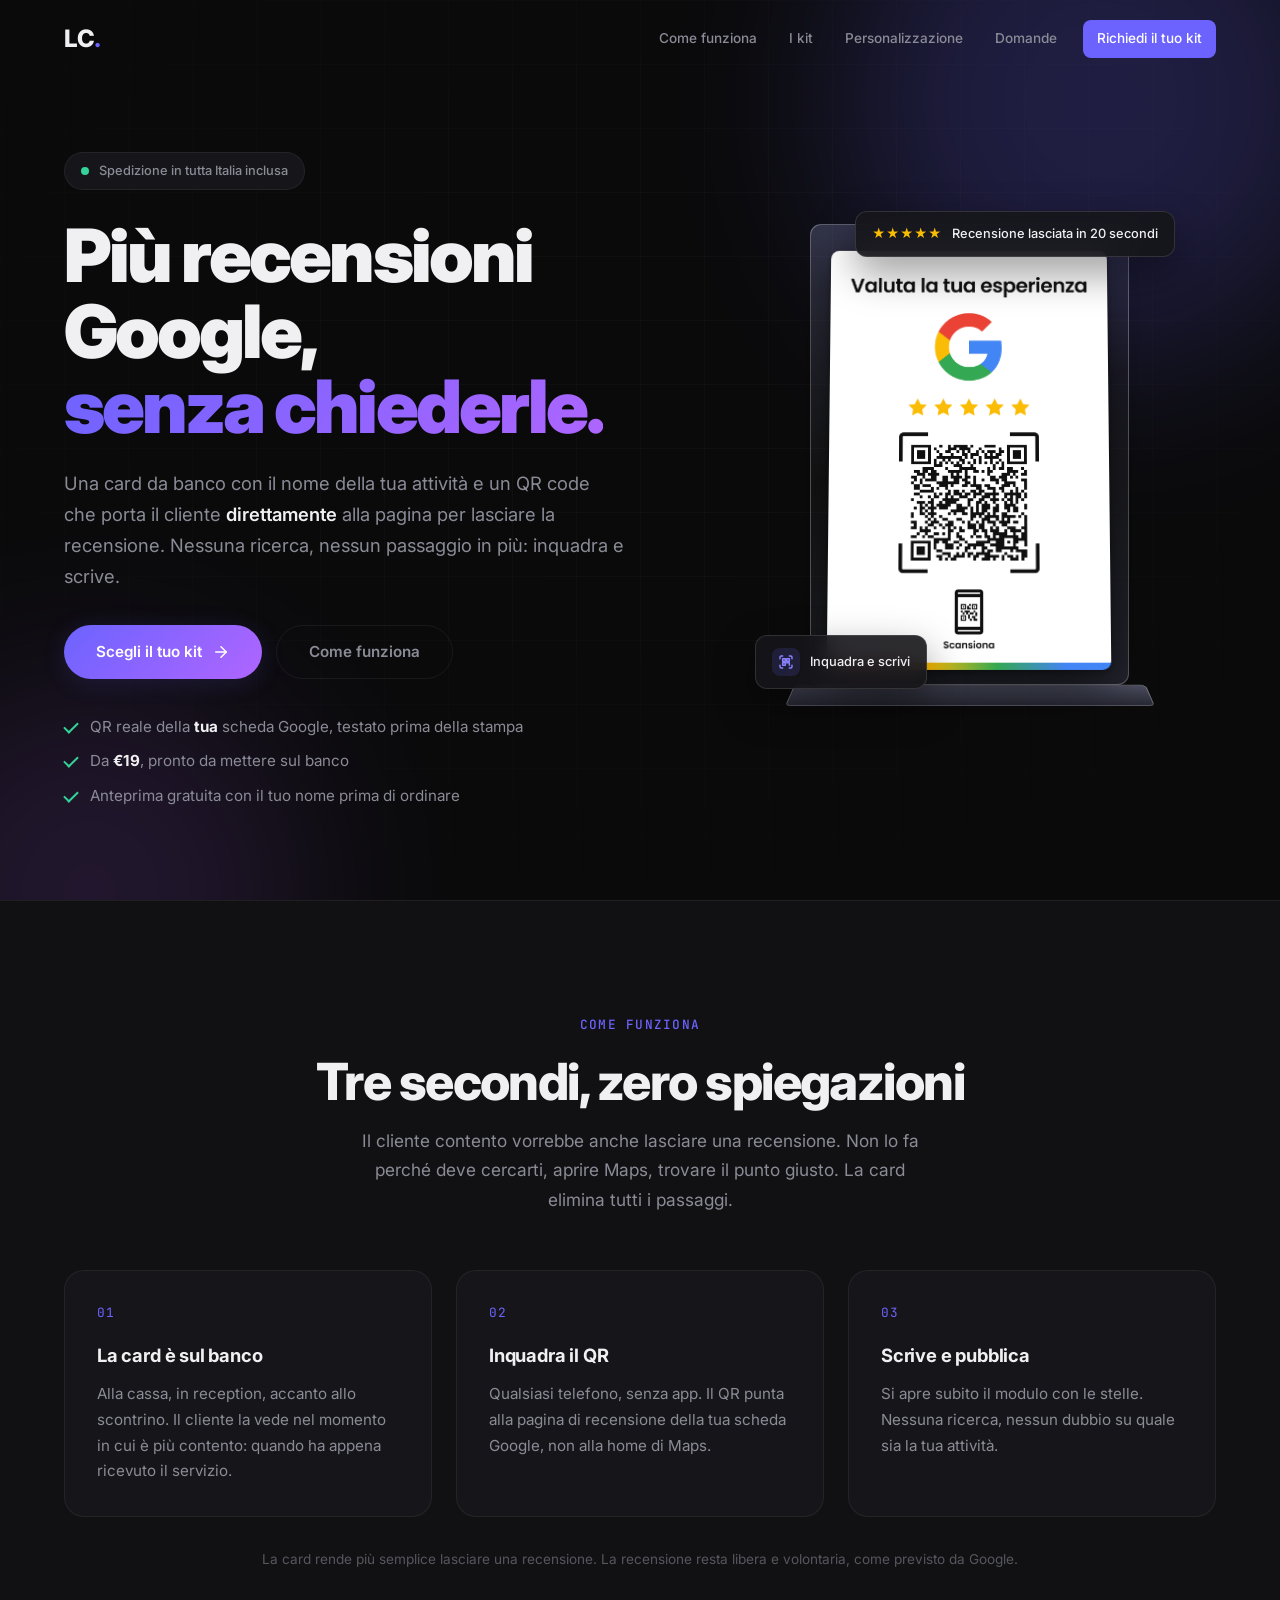
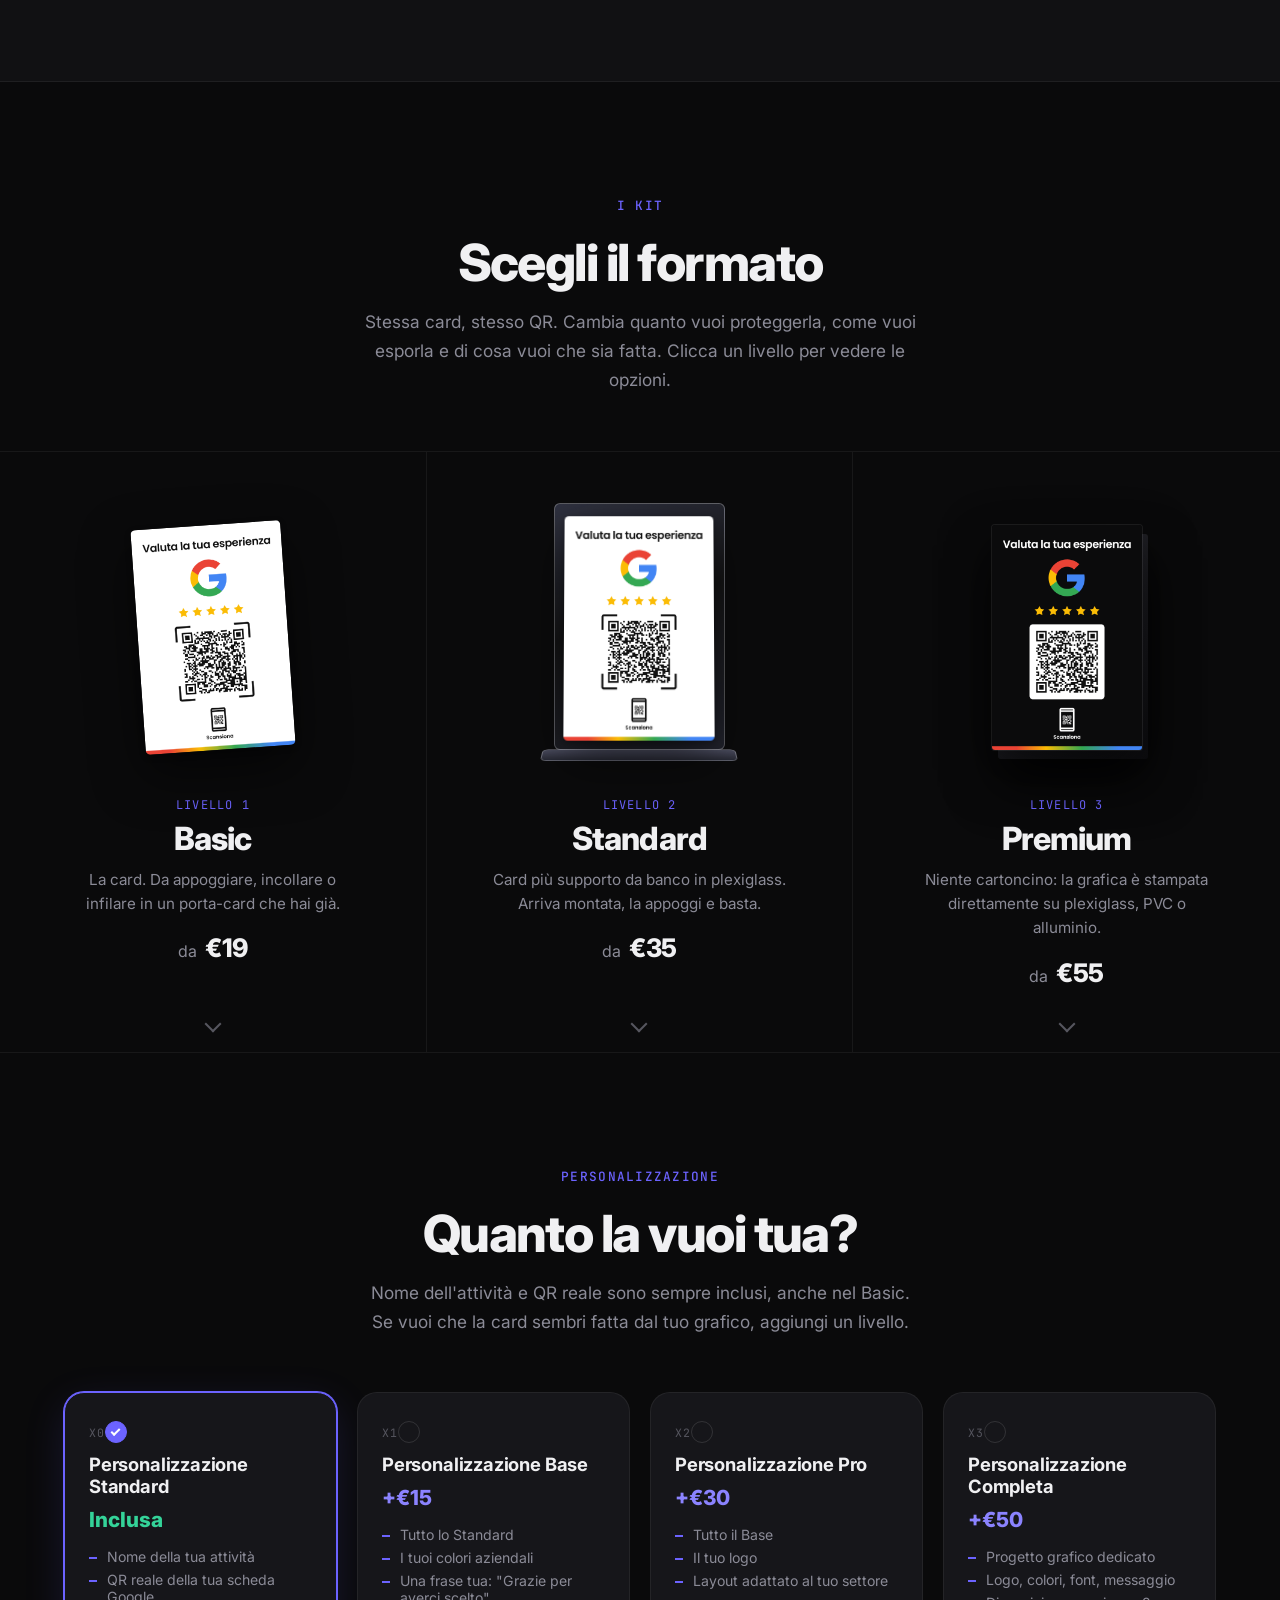
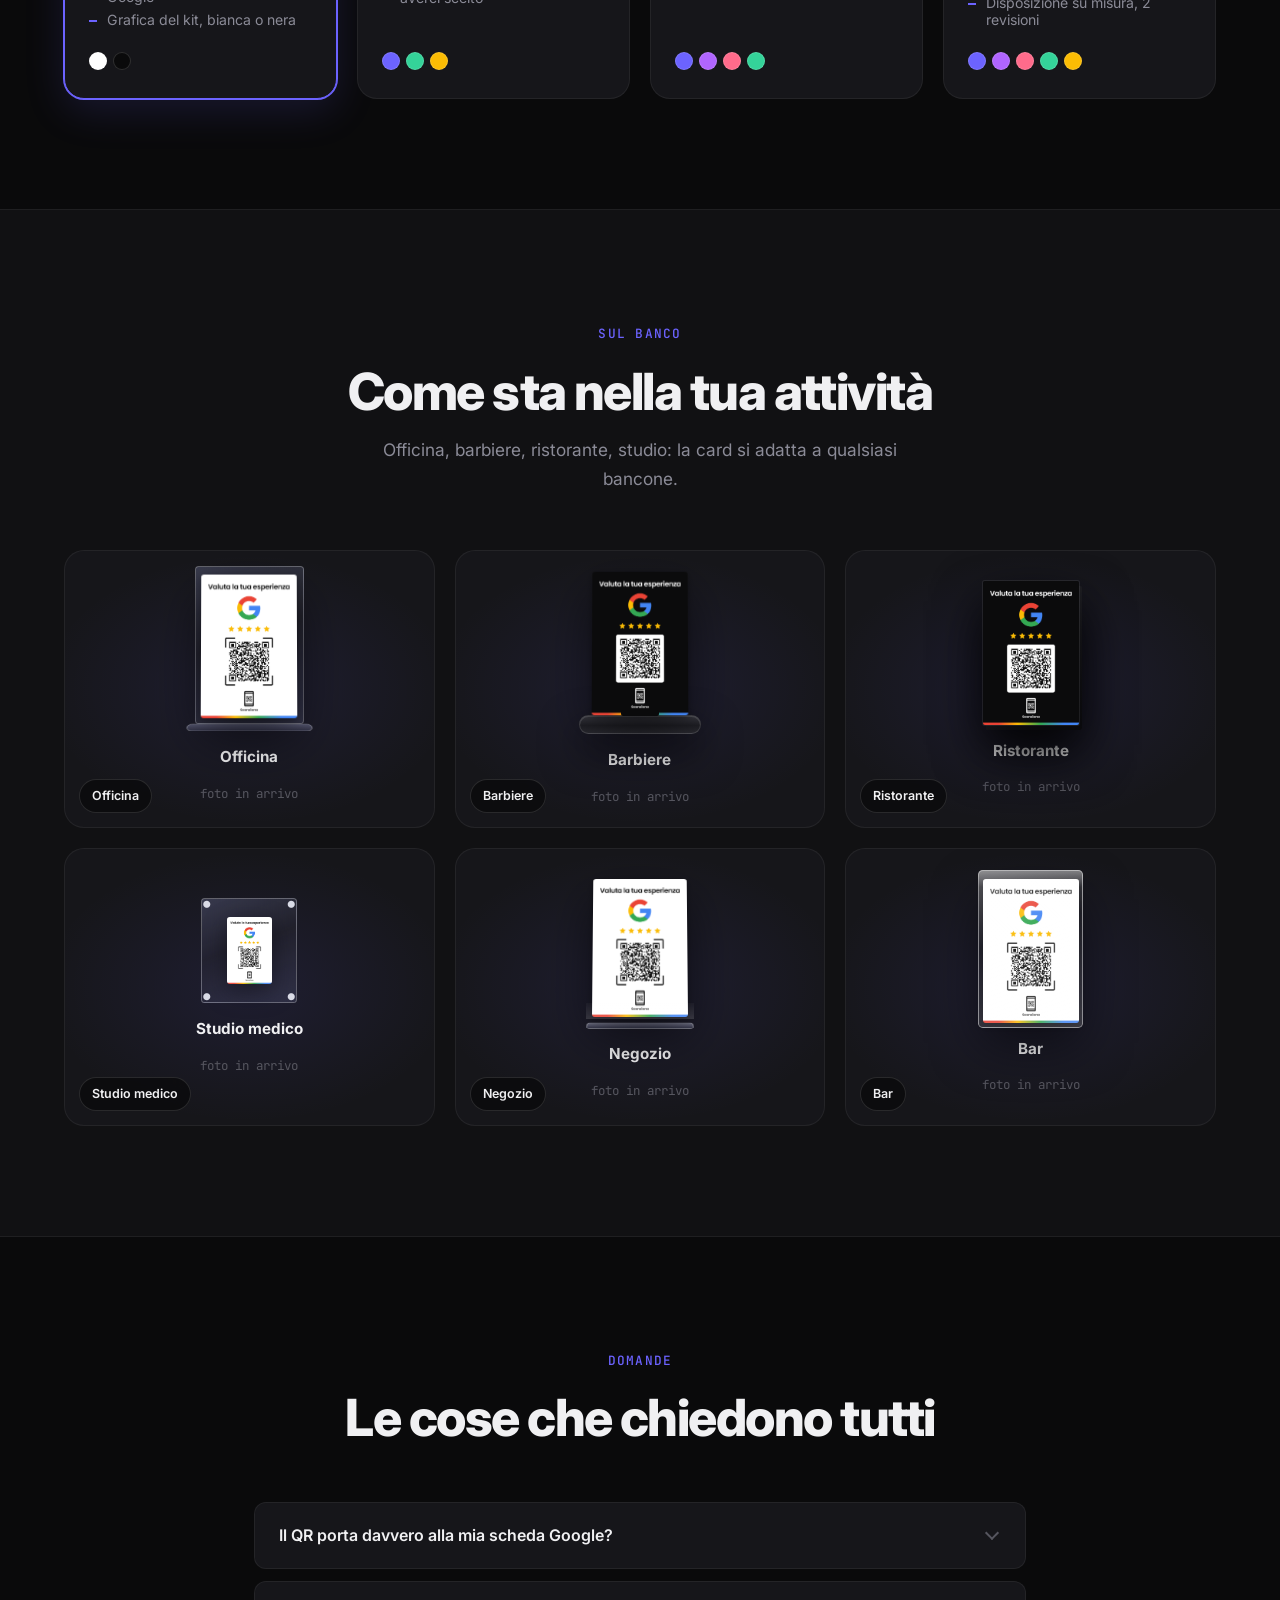
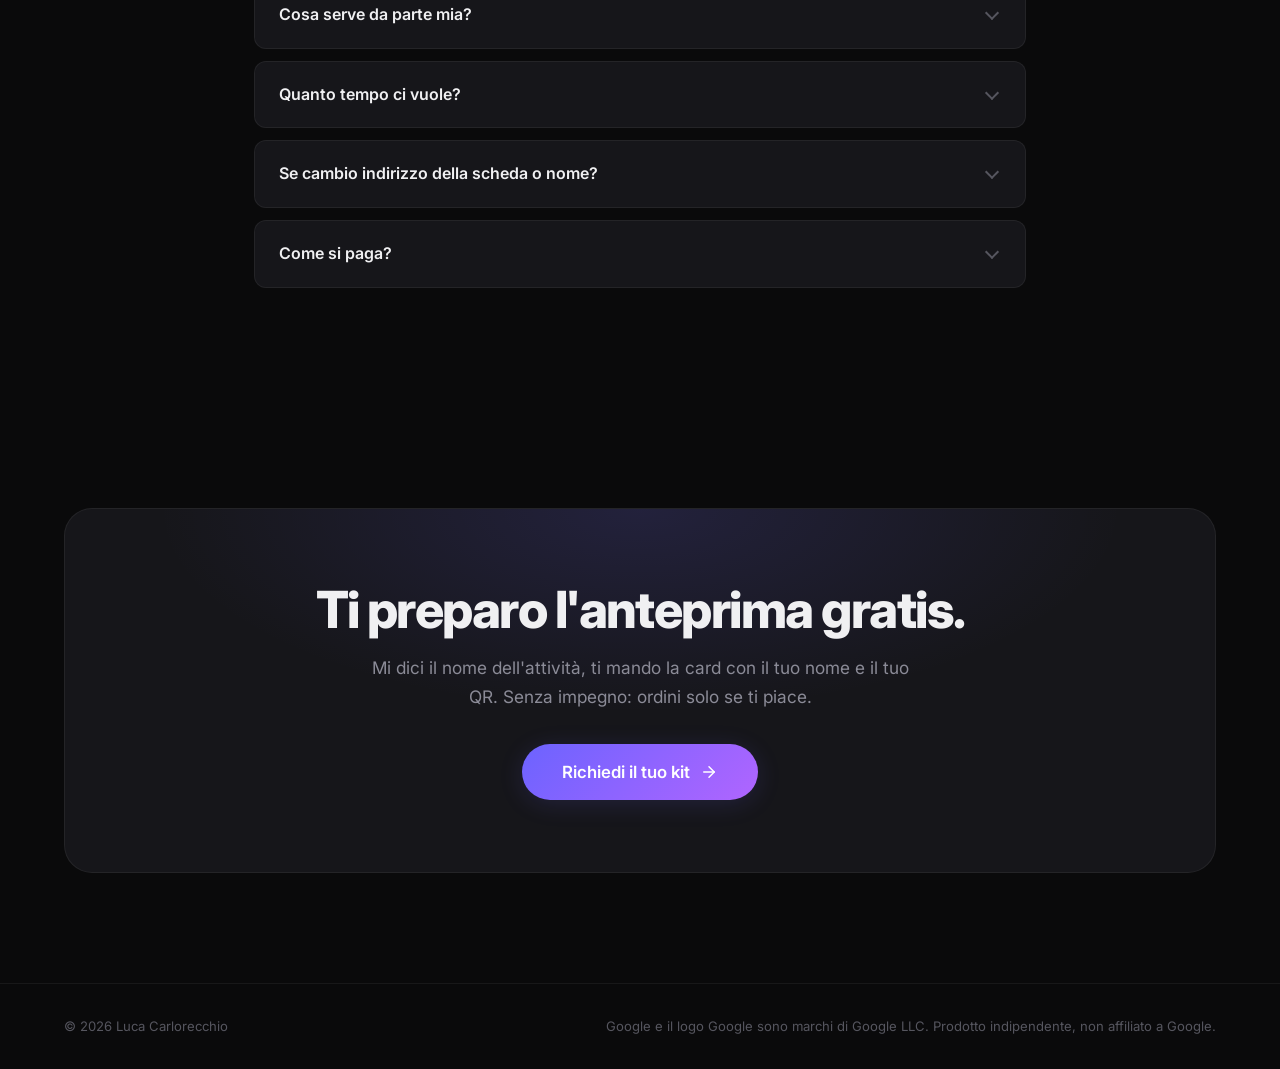
==== kit-recensioni-google/index.html @ 65b66cbd "Kit Recensioni Google: one page /kit-recensioni-google (solo da URL, noindex) Pagina statica con sel" ====
<!DOCTYPE html>
<html lang="it">
<head>
    <meta charset="UTF-8">
    <meta name="viewport" content="width=device-width, initial-scale=1.0">
    <title>Kit Recensioni Google | Luca Carlorecchio</title>
    <meta name="description" content="Card da banco con QR code che porta direttamente alla pagina recensioni Google della tua attività. Basic, Standard, Premium e personalizzazione.">
    <meta name="robots" content="noindex, nofollow">
    <meta name="theme-color" content="#0a0a0b">
    <link rel="icon" href="../favicon.ico" sizes="32x32">
    <link rel="icon" type="image/png" sizes="32x32" href="../assets/favicon-32.png">
    <link rel="apple-touch-icon" href="../assets/apple-touch-icon.png">
    <link rel="preconnect" href="https://fonts.googleapis.com">
    <link rel="preconnect" href="https://fonts.gstatic.com" crossorigin>
    <link href="https://fonts.googleapis.com/css2?family=Inter:wght@300;400;500;600;700;800;900&family=JetBrains+Mono:wght@400;500;600&display=swap" rel="stylesheet">
    <link rel="stylesheet" href="kit.css">
</head>
<body>

    <!-- Nav minimale -->
    <nav class="nav" id="nav">
        <div class="nav-container">
            <a href="../" class="nav-logo">LC<span class="accent">.</span></a>
            <ul class="nav-menu">
                <li><a href="#come-funziona" class="nav-link">Come funziona</a></li>
                <li><a href="#kit" class="nav-link">I kit</a></li>
                <li><a href="#personalizzazione" class="nav-link">Personalizzazione</a></li>
                <li><a href="#faq" class="nav-link">Domande</a></li>
                <li><a href="#richiedi" class="nav-link nav-link--cta" data-open-request>Richiedi il tuo kit</a></li>
            </ul>
        </div>
    </nav>

    <!-- Hero -->
    <section class="hero" id="hero">
        <div class="hero-bg">
            <div class="hero-grid"></div>
            <div class="hero-glow hero-glow--1"></div>
            <div class="hero-glow hero-glow--2"></div>
        </div>
        <div class="container hero-inner">
            <div class="hero-copy">
                <div class="hero-badge" data-animate="fade-up">
                    <span class="pulse-dot"></span>
                    Spedizione in tutta Italia inclusa
                </div>
                <h1 class="hero-title" data-animate="fade-up" data-delay="100">
                    Più recensioni Google,<br>
                    <span class="hero-title--grad">senza chiederle.</span>
                </h1>
                <p class="hero-description" data-animate="fade-up" data-delay="200">
                    Una card da banco con il nome della tua attività e un QR code che porta il cliente <em>direttamente</em> alla pagina per lasciare la recensione. Nessuna ricerca, nessun passaggio in più: inquadra e scrive.
                </p>
                <div class="hero-actions" data-animate="fade-up" data-delay="300">
                    <a href="#kit" class="btn btn--primary">
                        Scegli il tuo kit
                        <svg width="18" height="18" viewBox="0 0 24 24" fill="none" stroke="currentColor" stroke-width="2" stroke-linecap="round" stroke-linejoin="round"><line x1="5" y1="12" x2="19" y2="12"></line><polyline points="12 5 19 12 12 19"></polyline></svg>
                    </a>
                    <a href="#come-funziona" class="btn btn--ghost">Come funziona</a>
                </div>
                <ul class="hero-points" data-animate="fade-up" data-delay="400">
                    <li>QR reale della <strong>tua</strong> scheda Google, testato prima della stampa</li>
                    <li>Da <strong>€19</strong>, pronto da mettere sul banco</li>
                    <li>Anteprima gratuita con il tuo nome prima di ordinare</li>
                </ul>
            </div>
            <div class="hero-visual" data-animate="fade-up" data-delay="200">
                <div class="hero-stage">
                    <div class="render render--stand-v render--lg">
                        <img src="img/card-bianca.png" alt="Card Valuta la tua esperienza con QR code Google" width="1000" height="1500">
                    </div>
                    <div class="hero-float hero-float--1">
                        <span class="stars">★★★★★</span>
                        <span>Recensione lasciata in 20 secondi</span>
                    </div>
                    <div class="hero-float hero-float--2">
                        <span class="hero-float-ico">
                            <svg width="16" height="16" viewBox="0 0 24 24" fill="none" stroke="currentColor" stroke-width="2.2" stroke-linecap="round" stroke-linejoin="round"><path d="M3 7V5a2 2 0 0 1 2-2h2"/><path d="M17 3h2a2 2 0 0 1 2 2v2"/><path d="M21 17v2a2 2 0 0 1-2 2h-2"/><path d="M7 21H5a2 2 0 0 1-2-2v-2"/><rect x="7" y="7" width="4" height="4"/><rect x="13" y="7" width="4" height="4"/><rect x="7" y="13" width="4" height="4"/><path d="M13 13h4v4"/></svg>
                        </span>
                        <span>Inquadra e scrivi</span>
                    </div>
                </div>
            </div>
        </div>
    </section>

    <!-- Come funziona -->
    <section class="section how" id="come-funziona">
        <div class="container">
            <div class="section-header center" data-animate="fade-up">
                <span class="section-tag">Come funziona</span>
                <h2 class="section-title">Tre secondi, zero spiegazioni</h2>
                <p class="section-desc">Il cliente contento vorrebbe anche lasciare una recensione. Non lo fa perché deve cercarti, aprire Maps, trovare il punto giusto. La card elimina tutti i passaggi.</p>
            </div>
            <div class="steps">
                <div class="step" data-animate="fade-up">
                    <span class="step-num">01</span>
                    <h3>La card è sul banco</h3>
                    <p>Alla cassa, in reception, accanto allo scontrino. Il cliente la vede nel momento in cui è più contento: quando ha appena ricevuto il servizio.</p>
                </div>
                <div class="step" data-animate="fade-up" data-delay="100">
                    <span class="step-num">02</span>
                    <h3>Inquadra il QR</h3>
                    <p>Qualsiasi telefono, senza app. Il QR punta alla pagina di recensione della tua scheda Google, non alla home di Maps.</p>
                </div>
                <div class="step" data-animate="fade-up" data-delay="200">
                    <span class="step-num">03</span>
                    <h3>Scrive e pubblica</h3>
                    <p>Si apre subito il modulo con le stelle. Nessuna ricerca, nessun dubbio su quale sia la tua attività.</p>
                </div>
            </div>
            <p class="how-note" data-animate="fade-up">La card rende più semplice lasciare una recensione. La recensione resta libera e volontaria, come previsto da Google.</p>
        </div>
    </section>

    <!-- Kit: selettore full width -->
    <section class="section kit" id="kit">
        <div class="container">
            <div class="section-header center" data-animate="fade-up">
                <span class="section-tag">I kit</span>
                <h2 class="section-title">Scegli il formato</h2>
                <p class="section-desc">Stessa card, stesso QR. Cambia quanto vuoi proteggerla, come vuoi esporla e di cosa vuoi che sia fatta. Clicca un livello per vedere le opzioni.</p>
            </div>
        </div>

        <div class="tiers" id="tiers">
            <button class="tier" data-tier="basic" type="button">
                <div class="tier-visual">
                    <div class="render render--card render--sm">
                        <img src="img/card-bianca.png" alt="" width="1000" height="1500">
                    </div>
                </div>
                <div class="tier-body">
                    <span class="tier-level">Livello 1</span>
                    <h3 class="tier-name">Basic</h3>
                    <p class="tier-desc">La card. Da appoggiare, incollare o infilare in un porta-card che hai già.</p>
                    <span class="tier-price">da <strong>€19</strong></span>
                </div>
                <span class="tier-arrow" aria-hidden="true"></span>
            </button>

            <button class="tier" data-tier="standard" type="button">
                <div class="tier-visual">
                    <div class="render render--stand-v render--sm">
                        <img src="img/card-bianca.png" alt="" width="1000" height="1500">
                    </div>
                </div>
                <div class="tier-body">
                    <span class="tier-level">Livello 2</span>
                    <h3 class="tier-name">Standard</h3>
                    <p class="tier-desc">Card più supporto da banco in plexiglass. Arriva montata, la appoggi e basta.</p>
                    <span class="tier-price">da <strong>€35</strong></span>
                </div>
                <span class="tier-arrow" aria-hidden="true"></span>
            </button>

            <button class="tier" data-tier="premium" type="button">
                <div class="tier-visual">
                    <div class="render render--plexi-black render--sm">
                        <img src="img/card-nera.png" alt="" width="1000" height="1500">
                    </div>
                </div>
                <div class="tier-body">
                    <span class="tier-level">Livello 3</span>
                    <h3 class="tier-name">Premium</h3>
                    <p class="tier-desc">Niente cartoncino: la grafica è stampata direttamente su plexiglass, PVC o alluminio.</p>
                    <span class="tier-price">da <strong>€55</strong></span>
                </div>
                <span class="tier-arrow" aria-hidden="true"></span>
            </button>
        </div>

        <!-- Pannello opzioni del livello scelto -->
        <div class="tier-panel" id="tierPanel" hidden>
            <div class="container">
                <div class="tier-panel-head">
                    <div>
                        <span class="section-tag" id="panelTag">Basic</span>
                        <h3 class="tier-panel-title" id="panelTitle">Scegli la versione</h3>
                        <p class="tier-panel-desc" id="panelDesc"></p>
                    </div>
                    <button class="panel-close" id="panelClose" type="button" aria-label="Chiudi">
                        <svg width="20" height="20" viewBox="0 0 24 24" fill="none" stroke="currentColor" stroke-width="2" stroke-linecap="round"><line x1="18" y1="6" x2="6" y2="18"></line><line x1="6" y1="6" x2="18" y2="18"></line></svg>
                    </button>
                </div>
                <div class="options" id="options"></div>

                <div class="addon" id="premiumAddon" hidden>
                    <div class="addon-text">
                        <strong>Vuoi anche il supporto da banco?</strong>
                        <span>Il pannello rigido sta in piedi da solo su un supporto. Abbinato al Premium costa €10 in meno.</span>
                    </div>
                    <select id="premiumSupport" class="select">
                        <option value="">Nessun supporto</option>
                        <option value="S3">A "L" (+€25)</option>
                        <option value="S1">Verticale trasparente (+€29)</option>
                        <option value="S2">Orizzontale trasparente (+€29)</option>
                        <option value="S5">Da parete (+€32)</option>
                        <option value="S4">Con base pesante (+€35)</option>
                    </select>
                </div>
            </div>
        </div>
    </section>

    <!-- Personalizzazione -->
    <section class="section custom" id="personalizzazione">
        <div class="container">
            <div class="section-header center" data-animate="fade-up">
                <span class="section-tag">Personalizzazione</span>
                <h2 class="section-title">Quanto la vuoi tua?</h2>
                <p class="section-desc">Nome dell'attività e QR reale sono sempre inclusi, anche nel Basic. Se vuoi che la card sembri fatta dal tuo grafico, aggiungi un livello.</p>
            </div>
            <div class="extras" id="extras"></div>
        </div>
    </section>

    <!-- Esempi ambientati -->
    <section class="section gallery" id="esempi">
        <div class="container">
            <div class="section-header center" data-animate="fade-up">
                <span class="section-tag">Sul banco</span>
                <h2 class="section-title">Come sta nella tua attività</h2>
                <p class="section-desc">Officina, barbiere, ristorante, studio: la card si adatta a qualsiasi bancone.</p>
            </div>
            <div class="gallery-grid" id="gallery"></div>
        </div>
    </section>

    <!-- FAQ -->
    <section class="section faq" id="faq">
        <div class="container narrow">
            <div class="section-header center" data-animate="fade-up">
                <span class="section-tag">Domande</span>
                <h2 class="section-title">Le cose che chiedono tutti</h2>
            </div>
            <div class="faq-list">
                <details class="faq-item" data-animate="fade-up">
                    <summary>Il QR porta davvero alla mia scheda Google?</summary>
                    <p>Sì. Prima della stampa ti mando un'anteprima con il QR reale della tua scheda: lo inquadri col telefono e vedi che si apre il modulo di recensione. Si stampa solo dopo il tuo ok.</p>
                </details>
                <details class="faq-item" data-animate="fade-up">
                    <summary>Cosa serve da parte mia?</summary>
                    <p>Il nome dell'attività e, se ce l'hai, il link alla tua scheda Google o anche solo l'indirizzo. Per le personalizzazioni Pro e Completa anche il logo. Al resto penso io.</p>
                </details>
                <details class="faq-item" data-animate="fade-up">
                    <summary>Quanto tempo ci vuole?</summary>
                    <p>Anteprima entro 24 ore dalla richiesta. Consegna in 5-7 giorni lavorativi per Basic e Standard, 7-10 per Premium. La spedizione è inclusa nel prezzo.</p>
                </details>
                <details class="faq-item" data-animate="fade-up">
                    <summary>Se cambio indirizzo della scheda o nome?</summary>
                    <p>Il QR stampato è fisso. Su richiesta il QR può puntare a un indirizzo di reindirizzamento che gestisco io, così puoi cambiare destinazione senza ristampare.</p>
                </details>
                <details class="faq-item" data-animate="fade-up">
                    <summary>Come si paga?</summary>
                    <p>Dopo l'anteprima approvata, con bonifico o link di pagamento. Si produce solo dopo il pagamento. Fattura su richiesta.</p>
                </details>
            </div>
        </div>
    </section>

    <!-- CTA finale -->
    <section class="section final" id="richiedi">
        <div class="container">
            <div class="final-box" data-animate="fade-up">
                <h2 class="section-title">Ti preparo l'anteprima gratis.</h2>
                <p class="section-desc">Mi dici il nome dell'attività, ti mando la card con il tuo nome e il tuo QR. Senza impegno: ordini solo se ti piace.</p>
                <button class="btn btn--primary btn--lg" type="button" data-open-request>
                    Richiedi il tuo kit
                    <svg width="18" height="18" viewBox="0 0 24 24" fill="none" stroke="currentColor" stroke-width="2" stroke-linecap="round" stroke-linejoin="round"><line x1="5" y1="12" x2="19" y2="12"></line><polyline points="12 5 19 12 12 19"></polyline></svg>
                </button>
            </div>
        </div>
    </section>

    <footer class="footer">
        <div class="container footer-inner">
            <span>© <span id="year"></span> Luca Carlorecchio</span>
            <span class="footer-note">Google e il logo Google sono marchi di Google LLC. Prodotto indipendente, non affiliato a Google.</span>
        </div>
    </footer>

    <!-- Barra riepilogo fissa -->
    <div class="summary" id="summary" hidden>
        <div class="container summary-inner">
            <div class="summary-text">
                <span class="summary-label">Il tuo kit</span>
                <span class="summary-value" id="summaryValue">Nessuna scelta</span>
            </div>
            <div class="summary-right">
                <span class="summary-total" id="summaryTotal">€0</span>
                <button class="btn btn--primary" type="button" data-open-request>Richiedi</button>
            </div>
        </div>
    </div>

    <!-- Modale richiesta -->
    <div class="modal" id="requestModal" hidden>
        <div class="modal-backdrop" data-close-request></div>
        <div class="modal-box" role="dialog" aria-modal="true" aria-labelledby="modalTitle">
            <button class="panel-close modal-close" type="button" aria-label="Chiudi" data-close-request>
                <svg width="20" height="20" viewBox="0 0 24 24" fill="none" stroke="currentColor" stroke-width="2" stroke-linecap="round"><line x1="18" y1="6" x2="6" y2="18"></line><line x1="6" y1="6" x2="18" y2="18"></line></svg>
            </button>
            <span class="section-tag">Richiesta anteprima</span>
            <h3 class="modal-title" id="modalTitle">Dimmi chi sei, ti mando la card con il tuo nome</h3>
            <div class="modal-summary" id="modalSummary"></div>
            <form id="requestForm" class="form">
                <label class="field">
                    <span>Nome attività *</span>
                    <input type="text" name="attivita" required placeholder="Es. Officina Rossi">
                </label>
                <div class="field-row">
                    <label class="field">
                        <span>Il tuo nome</span>
                        <input type="text" name="nome" placeholder="Mario">
                    </label>
                    <label class="field">
                        <span>Telefono / WhatsApp</span>
                        <input type="tel" name="telefono" placeholder="333 1234567">
                    </label>
                </div>
                <label class="field">
                    <span>Email *</span>
                    <input type="email" name="email" required placeholder="info@tuaattivita.it">
                </label>
                <label class="field">
                    <span>Link o indirizzo della scheda Google</span>
                    <input type="text" name="google" placeholder="Se non lo sai, scrivi città e via">
                </label>
                <label class="field">
                    <span>Note</span>
                    <textarea name="note" rows="3" placeholder="Colori, frase, qualsiasi cosa"></textarea>
                </label>
                <button class="btn btn--primary btn--full" type="submit">
                    Invia la richiesta
                    <svg width="18" height="18" viewBox="0 0 24 24" fill="none" stroke="currentColor" stroke-width="2" stroke-linecap="round" stroke-linejoin="round"><line x1="5" y1="12" x2="19" y2="12"></line><polyline points="12 5 19 12 12 19"></polyline></svg>
                </button>
                <p class="form-note">Si apre il tuo programma di posta con il messaggio già pronto. Se preferisci, scrivi direttamente a <a href="mailto:lucacarlorecchio25@gmail.com">lucacarlorecchio25@gmail.com</a>.</p>
            </form>
        </div>
    </div>

    <script src="kit.js"></script>
</body>
</html>
---- kit-recensioni-google/kit.css ----
/* ============================================
   KIT RECENSIONI GOOGLE - one page
   Stessi token del portfolio (style.css)
   ============================================ */

*, *::before, *::after { margin: 0; padding: 0; box-sizing: border-box; }

:root {
    --bg: #0a0a0b;
    --bg-elevated: #111113;
    --bg-card: #16161a;
    --bg-card-hover: #1c1c21;
    --surface: #1e1e23;
    --border: rgba(255, 255, 255, 0.06);
    --border-hover: rgba(255, 255, 255, 0.12);
    --text-primary: #f0f0f2;
    --text-secondary: #8b8b97;
    --text-tertiary: #56565f;
    --accent: #6c63ff;
    --accent-light: #8b83ff;
    --accent-dark: #5046e5;
    --accent-glow: rgba(108, 99, 255, 0.15);
    --accent-glow-strong: rgba(108, 99, 255, 0.3);
    --gradient-accent: linear-gradient(135deg, #6c63ff 0%, #b065ff 100%);
    --green: #34d399;
    --font-primary: 'Inter', -apple-system, BlinkMacSystemFont, sans-serif;
    --font-mono: 'JetBrains Mono', monospace;
    --radius-sm: 8px;
    --radius-md: 12px;
    --radius-lg: 20px;
    --radius-xl: 28px;
    --transition: 0.3s cubic-bezier(0.4, 0, 0.2, 1);
    --transition-slow: 0.6s cubic-bezier(0.4, 0, 0.2, 1);
}

html { scroll-behavior: smooth; -webkit-font-smoothing: antialiased; }
body { font-family: var(--font-primary); background: var(--bg); color: var(--text-primary); line-height: 1.6; overflow-x: hidden; }
body.has-summary { padding-bottom: 92px; }
a { text-decoration: none; color: inherit; }
img { max-width: 100%; display: block; }
button { font-family: inherit; }
[hidden] { display: none !important; }

.container { width: 100%; max-width: 1200px; margin: 0 auto; padding: 0 24px; }
.container.narrow { max-width: 820px; }
.accent { color: var(--accent); }

/* === Nav === */
.nav { position: fixed; top: 0; left: 0; right: 0; z-index: 1000; padding: 20px 0; transition: var(--transition); }
.nav.scrolled { padding: 12px 0; background: rgba(10, 10, 11, 0.85); backdrop-filter: blur(20px); border-bottom: 1px solid var(--border); }
.nav-container { max-width: 1200px; margin: 0 auto; padding: 0 24px; display: flex; align-items: center; justify-content: space-between; }
.nav-logo { font-size: 1.5rem; font-weight: 800; letter-spacing: -0.02em; }
.nav-menu { display: flex; align-items: center; gap: 4px; list-style: none; }
.nav-link { display: inline-block; padding: 8px 14px; font-size: 0.85rem; font-weight: 500; color: var(--text-secondary); border-radius: var(--radius-sm); transition: var(--transition); }
.nav-link:hover { color: var(--text-primary); background: rgba(255,255,255,0.04); }
.nav-link--cta { color: #fff; background: var(--accent); margin-left: 8px; }
.nav-link--cta:hover { background: var(--accent-light); }
@media (max-width: 860px) { .nav-menu li:not(:last-child) { display: none; } }

/* === Buttons === */
.btn { display: inline-flex; align-items: center; justify-content: center; gap: 10px; padding: 14px 32px; font-size: 0.95rem; font-weight: 600; border-radius: var(--radius-xl); transition: var(--transition); cursor: pointer; border: none; white-space: nowrap; }
.btn--primary { background: var(--gradient-accent); color: #fff; box-shadow: 0 4px 24px var(--accent-glow); }
.btn--primary:hover { transform: translateY(-2px); box-shadow: 0 8px 32px var(--accent-glow-strong); }
.btn--primary svg { transition: var(--transition); }
.btn--primary:hover svg { transform: translateX(4px); }
.btn--ghost { background: transparent; color: var(--text-secondary); border: 1px solid var(--border); }
.btn--ghost:hover { color: var(--text-primary); border-color: var(--border-hover); background: rgba(255,255,255,0.03); }
.btn--lg { padding: 18px 40px; font-size: 1.05rem; }
.btn--full { width: 100%; }
.btn--small { padding: 10px 20px; font-size: 0.85rem; }
.btn--outline { background: transparent; color: var(--text-primary); border: 1px solid var(--border-hover); }
.btn--outline:hover { border-color: var(--accent); color: var(--accent-light); }

/* === Sections === */
.section { padding: 110px 0; }
.section-header { margin-bottom: 56px; }
.section-header.center { text-align: center; }
.section-header.center .section-desc { margin-left: auto; margin-right: auto; }
.section-tag { display: inline-block; font-family: var(--font-mono); font-size: 0.8rem; font-weight: 500; color: var(--accent); letter-spacing: 0.1em; text-transform: uppercase; margin-bottom: 18px; }
.section-title { font-size: clamp(2rem, 4.6vw, 3.2rem); font-weight: 800; line-height: 1.1; letter-spacing: -0.03em; }
.section-desc { font-size: 1.08rem; color: var(--text-secondary); max-width: 560px; margin-top: 16px; line-height: 1.7; }

/* === Animazioni === */
[data-animate] { opacity: 0; transform: translateY(24px); transition: opacity 0.7s cubic-bezier(0.4,0,0.2,1), transform 0.7s cubic-bezier(0.4,0,0.2,1); }
[data-animate].visible { opacity: 1; transform: none; }
@media (prefers-reduced-motion: reduce) { [data-animate] { opacity: 1; transform: none; transition: none; } }

/* === Hero === */
.hero { position: relative; min-height: 100vh; display: flex; align-items: center; padding: 140px 0 80px; overflow: hidden; }
.hero-bg { position: absolute; inset: 0; z-index: 0; }
.hero-grid { position: absolute; inset: 0; background-image: linear-gradient(rgba(255,255,255,0.025) 1px, transparent 1px), linear-gradient(90deg, rgba(255,255,255,0.025) 1px, transparent 1px); background-size: 64px 64px; mask-image: radial-gradient(ellipse 70% 70% at 50% 40%, #000 30%, transparent 100%); }
.hero-glow { position: absolute; border-radius: 50%; filter: blur(90px); opacity: 0.55; }
.hero-glow--1 { width: 520px; height: 520px; background: var(--accent); top: -160px; right: -80px; opacity: 0.22; }
.hero-glow--2 { width: 420px; height: 420px; background: #b065ff; bottom: -200px; left: -120px; opacity: 0.14; }
.hero-inner { position: relative; z-index: 1; display: grid; grid-template-columns: 1.1fr 0.9fr; gap: 56px; align-items: center; }
.hero-inner > * { min-width: 0; }
.hero-badge { display: inline-flex; align-items: center; gap: 10px; padding: 8px 16px; font-size: 0.8rem; font-weight: 500; color: var(--text-secondary); background: var(--bg-card); border: 1px solid var(--border); border-radius: 100px; margin-bottom: 28px; }
.pulse-dot { width: 8px; height: 8px; border-radius: 50%; background: var(--green); box-shadow: 0 0 0 0 rgba(52,211,153,0.6); animation: pulse 2s infinite; }
@keyframes pulse { 0% { box-shadow: 0 0 0 0 rgba(52,211,153,0.5); } 70% { box-shadow: 0 0 0 10px rgba(52,211,153,0); } 100% { box-shadow: 0 0 0 0 rgba(52,211,153,0); } }
.hero-title { font-size: clamp(2.1rem, 6vw, 4.6rem); font-weight: 900; line-height: 1.02; letter-spacing: -0.04em; margin-bottom: 24px; }
.hero-title--grad { background: var(--gradient-accent); -webkit-background-clip: text; background-clip: text; color: transparent; }
.hero-description { font-size: 1.15rem; color: var(--text-secondary); line-height: 1.7; max-width: 560px; margin-bottom: 32px; }
.hero-description em { color: var(--text-primary); font-style: normal; font-weight: 600; }
.hero-actions { display: flex; flex-wrap: wrap; gap: 14px; margin-bottom: 36px; }
.hero-points { list-style: none; display: flex; flex-direction: column; gap: 10px; color: var(--text-secondary); font-size: 0.95rem; }
.hero-points li { padding-left: 26px; position: relative; }
.hero-points li::before { content: ''; position: absolute; left: 0; top: 7px; width: 14px; height: 8px; border-left: 2px solid var(--green); border-bottom: 2px solid var(--green); transform: rotate(-45deg); }
.hero-points strong { color: var(--text-primary); }
.hero-visual { display: flex; justify-content: center; }
.hero-stage { position: relative; padding: 40px 30px; }
.hero-float { position: absolute; z-index: 6; display: flex; align-items: center; gap: 10px; padding: 12px 16px; background: rgba(22,22,26,0.9); border: 1px solid var(--border-hover); border-radius: var(--radius-md); font-size: 0.8rem; font-weight: 500; backdrop-filter: blur(12px); box-shadow: 0 16px 40px rgba(0,0,0,0.4); animation: floaty 6s ease-in-out infinite; }
.hero-float--1 { top: 4px; right: -36px; animation-delay: -2s; }
.hero-float--2 { bottom: 64px; left: -44px; }
.hero-float .stars { color: #fbbc04; letter-spacing: 1px; }
.hero-float-ico { display: inline-flex; width: 28px; height: 28px; align-items: center; justify-content: center; border-radius: 8px; background: var(--accent-glow); color: var(--accent-light); }
@keyframes floaty { 0%, 100% { transform: translateY(0); } 50% { transform: translateY(-8px); } }

/* === Render CSS della card (sostituibili con foto) === */
.render { position: relative; display: inline-block; --w: 180px; width: var(--w); }
.render--sm { --w: 150px; }
.render--md { --w: 200px; }
.render--lg { --w: 280px; }
.render > img { width: 100%; height: auto; border-radius: calc(var(--w) * 0.03); box-shadow: 0 20px 50px rgba(0,0,0,0.55), 0 2px 6px rgba(0,0,0,0.3); position: relative; z-index: 2; }

/* Solo card, leggermente inclinata */
.render--card > img { transform: rotate(-4deg); }

/* Card con custodia trasparente */
.render--sleeve::after { content: ''; position: absolute; inset: -6% -5% -4% -5%; border-radius: calc(var(--w) * 0.05); background: linear-gradient(160deg, rgba(255,255,255,0.28) 0%, rgba(255,255,255,0.06) 40%, rgba(255,255,255,0.16) 100%); border: 1px solid rgba(255,255,255,0.45); z-index: 3; pointer-events: none; }
.render--sleeve::before { content: ''; position: absolute; left: -5%; right: -5%; top: -6%; height: 12%; background: linear-gradient(180deg, rgba(255,255,255,0.35), rgba(255,255,255,0)); z-index: 4; border-radius: calc(var(--w) * 0.05) calc(var(--w) * 0.05) 0 0; }

/* Supporto verticale trasparente: lastra dietro + base */
.render--stand-v { padding-bottom: calc(var(--w) * 0.14); }
.render--stand-v > img { transform: perspective(900px) rotateX(4deg); }
.render--stand-v::before { content: ''; position: absolute; left: -7%; right: -7%; top: -5%; bottom: calc(var(--w) * 0.14 - 4%); border-radius: calc(var(--w) * 0.04); background: linear-gradient(160deg, rgba(180,190,255,0.22), rgba(255,255,255,0.04) 45%, rgba(180,190,255,0.14)); border: 1px solid rgba(255,255,255,0.28); z-index: 1; }
.render--stand-v::after { content: ''; position: absolute; left: -16%; right: -16%; bottom: 0; height: calc(var(--w) * 0.14); border-radius: 6px; background: linear-gradient(180deg, rgba(200,205,255,0.35), rgba(120,125,170,0.25)); border: 1px solid rgba(255,255,255,0.3); z-index: 1; transform: perspective(600px) rotateX(55deg); transform-origin: bottom; }

/* Supporto orizzontale: card ruotata in una lastra larga */
.render--stand-h { --w: 220px; padding: 0 0 calc(var(--w) * 0.1); }
.render--stand-h > img { transform: rotate(-90deg) scale(0.68); transform-origin: center; }
.render--stand-h::before { content: ''; position: absolute; left: -2%; right: -2%; top: 18%; bottom: 8%; border-radius: calc(var(--w) * 0.03); background: linear-gradient(160deg, rgba(180,190,255,0.22), rgba(255,255,255,0.04) 45%, rgba(180,190,255,0.14)); border: 1px solid rgba(255,255,255,0.28); z-index: 1; }
.render--stand-h::after { content: ''; position: absolute; left: -8%; right: -8%; bottom: 0; height: calc(var(--w) * 0.1); border-radius: 6px; background: linear-gradient(180deg, rgba(200,205,255,0.35), rgba(120,125,170,0.25)); border: 1px solid rgba(255,255,255,0.3); z-index: 1; transform: perspective(600px) rotateX(55deg); transform-origin: bottom; }

/* Supporto a L */
.render--stand-l { padding-bottom: calc(var(--w) * 0.12); }
.render--stand-l > img { transform: perspective(900px) rotateX(10deg); transform-origin: bottom; }
.render--stand-l::after { content: ''; position: absolute; left: -6%; right: -6%; bottom: 0; height: calc(var(--w) * 0.12); background: linear-gradient(180deg, rgba(220,225,255,0.45), rgba(120,125,170,0.3)); border: 1px solid rgba(255,255,255,0.35); border-radius: 4px; transform: perspective(600px) rotateX(60deg); transform-origin: bottom; z-index: 1; }
.render--stand-l::before { content: ''; position: absolute; left: -6%; right: -6%; bottom: calc(var(--w) * 0.10); height: 10%; background: linear-gradient(180deg, rgba(255,255,255,0.05), rgba(255,255,255,0.22)); z-index: 3; opacity: 0.6; }

/* Base pesante */
.render--stand-base { padding-bottom: calc(var(--w) * 0.2); }
.render--stand-base > img { transform: perspective(900px) rotateX(5deg); }
.render--stand-base::after { content: ''; position: absolute; left: -14%; right: -14%; bottom: 0; height: calc(var(--w) * 0.2); border-radius: 10px; background: linear-gradient(180deg, #3a3a42 0%, #1f1f25 55%, #2a2a31 100%); border: 1px solid rgba(255,255,255,0.14); box-shadow: 0 18px 40px rgba(0,0,0,0.6), inset 0 1px 0 rgba(255,255,255,0.15); z-index: 1; }
.render--stand-base::before { content: ''; position: absolute; left: 30%; right: 30%; bottom: calc(var(--w) * 0.19); height: 6px; background: #0a0a0b; border-radius: 2px; z-index: 3; }

/* Da parete: pannello con 4 viti */
.render--wall { padding: 6% 8%; }
.render--wall::before { content: ''; position: absolute; inset: 0; border-radius: calc(var(--w) * 0.04); background: linear-gradient(160deg, rgba(180,190,255,0.2), rgba(255,255,255,0.03) 45%, rgba(180,190,255,0.12)); border: 1px solid rgba(255,255,255,0.28); z-index: 1; }
.render--wall::after { content: ''; position: absolute; inset: 0; z-index: 4; pointer-events: none; background: radial-gradient(circle at 6% 6%, #d9dbe6 0 3px, transparent 4px), radial-gradient(circle at 94% 6%, #d9dbe6 0 3px, transparent 4px), radial-gradient(circle at 6% 94%, #d9dbe6 0 3px, transparent 4px), radial-gradient(circle at 94% 94%, #d9dbe6 0 3px, transparent 4px); }
.render--wall > img { box-shadow: 0 8px 24px rgba(0,0,0,0.4); }

/* Materiali premium: bordo spesso dietro la card */
.render--forex > img, .render--pvc > img, .render--plexi-black > img, .render--plexi-white > img, .render--dibond > img, .render--wood > img, .render--acrylic > img { border-radius: calc(var(--w) * 0.02); }
.render--forex::after, .render--pvc::after, .render--plexi-black::after, .render--plexi-white::after, .render--dibond::after, .render--wood::after, .render--acrylic::after { content: ''; position: absolute; left: 3%; right: -3%; top: 3%; bottom: -3%; border-radius: calc(var(--w) * 0.02); z-index: 1; }
.render--forex::after { background: #e9e9ea; box-shadow: 0 20px 40px rgba(0,0,0,0.5); }
.render--pvc::after { background: linear-gradient(135deg, #ffffff, #d8d8dc); box-shadow: 0 20px 40px rgba(0,0,0,0.5); }
.render--plexi-black::after { background: linear-gradient(135deg, #2a2a30, #0d0d10); box-shadow: 0 24px 50px rgba(0,0,0,0.7); left: 4%; right: -4%; top: 4%; bottom: -4%; }
.render--plexi-black > img { box-shadow: 0 0 0 1px rgba(255,255,255,0.08), 0 20px 50px rgba(0,0,0,0.6); }
.render--plexi-white::after { background: linear-gradient(135deg, #fdfdfd, #e2e2e6); box-shadow: 0 24px 50px rgba(0,0,0,0.6); left: 4%; right: -4%; top: 4%; bottom: -4%; }
.render--acrylic::after { background: linear-gradient(160deg, rgba(200,210,255,0.35), rgba(255,255,255,0.08) 50%, rgba(200,210,255,0.25)); border: 1px solid rgba(255,255,255,0.4); left: 4%; right: -4%; top: 4%; bottom: -4%; }
.render--acrylic > img { opacity: 0.94; }
.render--dibond::after { background: repeating-linear-gradient(90deg, #cfd2d8 0 2px, #b9bcc4 2px 3px, #d6d9df 3px 5px); box-shadow: 0 24px 50px rgba(0,0,0,0.6); left: 4%; right: -4%; top: 4%; bottom: -4%; }
.render--wood::after { background: repeating-linear-gradient(95deg, #a8794b 0 6px, #97693d 6px 9px, #b5865a 9px 16px); box-shadow: 0 24px 50px rgba(0,0,0,0.6); left: 4%; right: -4%; top: 4%; bottom: -4%; }

/* === Come funziona === */
.how { background: var(--bg-elevated); border-top: 1px solid var(--border); border-bottom: 1px solid var(--border); }
.steps { display: grid; grid-template-columns: repeat(3, 1fr); gap: 24px; }
.step { padding: 32px; background: var(--bg-card); border: 1px solid var(--border); border-radius: var(--radius-lg); transition: var(--transition); }
.step:hover { border-color: var(--border-hover); transform: translateY(-3px); }
.step-num { font-family: var(--font-mono); font-size: 0.8rem; color: var(--accent); letter-spacing: 0.1em; display: block; margin-bottom: 18px; }
.step h3 { font-size: 1.15rem; font-weight: 700; margin-bottom: 10px; letter-spacing: -0.01em; }
.step p { color: var(--text-secondary); font-size: 0.95rem; line-height: 1.7; }
.how-note { margin-top: 32px; text-align: center; color: var(--text-tertiary); font-size: 0.85rem; }

/* === Tiers full width === */
.kit { padding-bottom: 0; }
.tiers { display: grid; grid-template-columns: repeat(3, 1fr); border-top: 1px solid var(--border); border-bottom: 1px solid var(--border); }
.tier { position: relative; display: flex; flex-direction: column; align-items: center; text-align: center; gap: 8px; padding: 56px 32px 64px; background: var(--bg); border: none; border-right: 1px solid var(--border); color: inherit; cursor: pointer; transition: var(--transition); overflow: hidden; }
.tier:last-child { border-right: none; }
.tier::before { content: ''; position: absolute; inset: 0; background: radial-gradient(ellipse 60% 50% at 50% 100%, var(--accent-glow), transparent 70%); opacity: 0; transition: var(--transition); }
.tier:hover { background: var(--bg-elevated); }
.tier:hover::before, .tier.active::before { opacity: 1; }
.tier.active { background: var(--bg-elevated); }
.tier.active::after { content: ''; position: absolute; left: 0; right: 0; bottom: 0; height: 3px; background: var(--gradient-accent); }
.tier-visual { height: 260px; display: flex; align-items: center; justify-content: center; margin-bottom: 20px; transition: var(--transition-slow); }
.tier:hover .tier-visual, .tier.active .tier-visual { transform: translateY(-6px) scale(1.04); }
.tier-body { position: relative; z-index: 1; }
.tier-level { font-family: var(--font-mono); font-size: 0.75rem; color: var(--accent); letter-spacing: 0.1em; text-transform: uppercase; }
.tier-name { font-size: 2rem; font-weight: 800; letter-spacing: -0.03em; margin: 6px 0 10px; }
.tier-desc { color: var(--text-secondary); font-size: 0.95rem; line-height: 1.6; max-width: 300px; margin: 0 auto 16px; }
.tier-price { font-size: 1rem; color: var(--text-secondary); }
.tier-price strong { color: var(--text-primary); font-size: 1.6rem; font-weight: 800; letter-spacing: -0.02em; margin-left: 4px; }
.tier-arrow { position: absolute; bottom: 22px; left: 50%; width: 12px; height: 12px; border-right: 2px solid var(--text-tertiary); border-bottom: 2px solid var(--text-tertiary); transform: translateX(-50%) rotate(45deg); transition: var(--transition); }
.tier.active .tier-arrow { transform: translateX(-50%) rotate(225deg); border-color: var(--accent); }

/* Pannello opzioni */
.tier-panel { background: var(--bg-elevated); border-bottom: 1px solid var(--border); padding: 64px 0 80px; animation: panelIn 0.5s cubic-bezier(0.4,0,0.2,1); }
@keyframes panelIn { from { opacity: 0; transform: translateY(-12px); } to { opacity: 1; transform: none; } }
.tier-panel-head { display: flex; justify-content: space-between; align-items: flex-start; gap: 24px; margin-bottom: 40px; }
.tier-panel-title { font-size: clamp(1.6rem, 3vw, 2.2rem); font-weight: 800; letter-spacing: -0.03em; }
.tier-panel-desc { color: var(--text-secondary); margin-top: 8px; max-width: 620px; line-height: 1.7; }
.panel-close { flex-shrink: 0; width: 44px; height: 44px; display: inline-flex; align-items: center; justify-content: center; background: var(--bg-card); border: 1px solid var(--border); border-radius: 50%; color: var(--text-secondary); cursor: pointer; transition: var(--transition); }
.panel-close:hover { color: var(--text-primary); border-color: var(--border-hover); }

.options { display: grid; grid-template-columns: repeat(auto-fill, minmax(260px, 1fr)); gap: 20px; }
.option { display: flex; flex-direction: column; background: var(--bg-card); border: 1px solid var(--border); border-radius: var(--radius-lg); overflow: hidden; transition: var(--transition); cursor: pointer; text-align: left; color: inherit; padding: 0; }
.option:hover { border-color: var(--border-hover); transform: translateY(-4px); background: var(--bg-card-hover); }
.option.selected { border-color: var(--accent); box-shadow: 0 0 0 1px var(--accent), 0 12px 40px var(--accent-glow); }
.option-visual { height: 250px; padding: 18px 0 8px; display: flex; align-items: center; justify-content: center; background: radial-gradient(ellipse 70% 60% at 50% 60%, rgba(255,255,255,0.05), transparent 70%); border-bottom: 1px solid var(--border); position: relative; overflow: hidden; }
.option-visual .render { --w: 118px; }
.option-visual .render--stand-h { --w: 150px; }
.option-visual img.photo { position: absolute; inset: 0; width: 100%; height: 100%; object-fit: cover; z-index: 5; }
.option-visual.has-photo .render { display: none; }
.option-body { padding: 20px 22px 22px; display: flex; flex-direction: column; gap: 8px; flex: 1; }
.option-code { font-family: var(--font-mono); font-size: 0.72rem; color: var(--text-tertiary); letter-spacing: 0.08em; }
.option-name { font-size: 1.1rem; font-weight: 700; letter-spacing: -0.01em; }
.option-desc { color: var(--text-secondary); font-size: 0.9rem; line-height: 1.6; flex: 1; }
.option-foot { display: flex; align-items: center; justify-content: space-between; margin-top: 10px; }
.option-price { font-size: 1.4rem; font-weight: 800; letter-spacing: -0.02em; }
.option-pick { font-size: 0.8rem; font-weight: 600; color: var(--accent-light); padding: 8px 14px; border: 1px solid var(--accent-glow-strong); border-radius: 100px; transition: var(--transition); }
.option.selected .option-pick { background: var(--accent); color: #fff; border-color: var(--accent); }
.option-tag { position: absolute; top: 14px; left: 14px; z-index: 6; font-size: 0.7rem; font-weight: 600; padding: 5px 10px; border-radius: 100px; background: var(--accent); color: #fff; letter-spacing: 0.04em; }

.addon { margin-top: 32px; display: flex; align-items: center; justify-content: space-between; gap: 24px; padding: 22px 26px; background: var(--bg-card); border: 1px dashed var(--border-hover); border-radius: var(--radius-lg); }
.addon-text { display: flex; flex-direction: column; gap: 4px; }
.addon-text span { color: var(--text-secondary); font-size: 0.9rem; }
.select { font-family: inherit; font-size: 0.9rem; color: var(--text-primary); background: var(--surface); border: 1px solid var(--border-hover); border-radius: var(--radius-sm); padding: 12px 16px; min-width: 260px; }

/* === Personalizzazione === */
.extras { display: grid; grid-template-columns: repeat(4, 1fr); gap: 20px; }
.extra { display: flex; flex-direction: column; gap: 10px; padding: 28px 24px; background: var(--bg-card); border: 1px solid var(--border); border-radius: var(--radius-lg); cursor: pointer; text-align: left; color: inherit; transition: var(--transition); position: relative; }
.extra:hover { border-color: var(--border-hover); transform: translateY(-4px); }
.extra.selected { border-color: var(--accent); box-shadow: 0 0 0 1px var(--accent), 0 12px 40px var(--accent-glow); }
.extra-head { display: flex; align-items: center; justify-content: space-between; }
.extra-code { font-family: var(--font-mono); font-size: 0.72rem; color: var(--text-tertiary); letter-spacing: 0.08em; }
.extra-check { width: 22px; height: 22px; border-radius: 50%; border: 1px solid var(--border-hover); display: inline-flex; align-items: center; justify-content: center; transition: var(--transition); }
.extra.selected .extra-check { background: var(--accent); border-color: var(--accent); }
.extra.selected .extra-check::after { content: ''; width: 9px; height: 5px; border-left: 2px solid #fff; border-bottom: 2px solid #fff; transform: rotate(-45deg) translate(1px, -1px); }
.extra-name { font-size: 1.15rem; font-weight: 700; letter-spacing: -0.01em; }
.extra-price { font-size: 1.3rem; font-weight: 800; color: var(--accent-light); }
.extra-price.free { color: var(--green); }
.extra-list { list-style: none; display: flex; flex-direction: column; gap: 6px; color: var(--text-secondary); font-size: 0.88rem; margin-top: 6px; }
.extra-list li { padding-left: 18px; position: relative; }
.extra-list li::before { content: ''; position: absolute; left: 0; top: 9px; width: 8px; height: 2px; background: var(--accent); }
.extra-swatch { display: flex; gap: 6px; margin-top: auto; padding-top: 14px; }
.extra-swatch span { width: 18px; height: 18px; border-radius: 50%; border: 1px solid rgba(255,255,255,0.15); }

/* === Galleria ambientata === */
.gallery { background: var(--bg-elevated); border-top: 1px solid var(--border); border-bottom: 1px solid var(--border); }
.gallery-grid { display: grid; grid-template-columns: repeat(3, 1fr); gap: 20px; }
.shot { position: relative; aspect-ratio: 4 / 3; border-radius: var(--radius-lg); overflow: hidden; background: var(--bg-card); border: 1px solid var(--border); }
.shot > img { width: 100%; height: 100%; object-fit: cover; }
.shot.missing > img { display: none; }
.shot-ph { position: absolute; inset: 0; display: none; flex-direction: column; align-items: center; justify-content: center; gap: 14px; text-align: center; padding: 24px; background: radial-gradient(ellipse 80% 70% at 50% 50%, rgba(108,99,255,0.10), transparent 70%); }
.shot.missing .shot-ph { display: flex; }
.shot-ph .render { --w: 96px; }
.shot-ph strong { font-size: 0.95rem; }
.shot-ph span { font-size: 0.78rem; color: var(--text-tertiary); font-family: var(--font-mono); }
.shot-caption { position: absolute; left: 14px; bottom: 14px; z-index: 3; font-size: 0.78rem; font-weight: 600; padding: 6px 12px; border-radius: 100px; background: rgba(10,10,11,0.75); backdrop-filter: blur(8px); border: 1px solid var(--border-hover); }

/* === FAQ === */
.faq-list { display: flex; flex-direction: column; gap: 12px; }
.faq-item { background: var(--bg-card); border: 1px solid var(--border); border-radius: var(--radius-md); padding: 0 24px; transition: var(--transition); }
.faq-item[open] { border-color: var(--border-hover); }
.faq-item summary { list-style: none; cursor: pointer; padding: 20px 36px 20px 0; font-weight: 600; position: relative; font-size: 1rem; }
.faq-item summary::-webkit-details-marker { display: none; }
.faq-item summary::after { content: ''; position: absolute; right: 4px; top: 50%; width: 10px; height: 10px; border-right: 2px solid var(--text-tertiary); border-bottom: 2px solid var(--text-tertiary); transform: translateY(-70%) rotate(45deg); transition: var(--transition); }
.faq-item[open] summary::after { transform: translateY(-30%) rotate(225deg); border-color: var(--accent); }
.faq-item p { color: var(--text-secondary); padding-bottom: 22px; line-height: 1.7; font-size: 0.95rem; }

/* === CTA finale === */
.final-box { text-align: center; padding: 72px 32px; background: var(--bg-card); border: 1px solid var(--border); border-radius: var(--radius-xl); position: relative; overflow: hidden; }
.final-box::before { content: ''; position: absolute; inset: 0; background: radial-gradient(ellipse 60% 80% at 50% 0%, var(--accent-glow), transparent 70%); }
.final-box > * { position: relative; }
.final-box .section-desc { margin: 16px auto 32px; }

/* === Footer === */
.footer { padding: 32px 0; border-top: 1px solid var(--border); color: var(--text-tertiary); font-size: 0.82rem; }
.footer-inner { display: flex; justify-content: space-between; gap: 16px; flex-wrap: wrap; }

/* === Barra riepilogo === */
.summary { position: fixed; left: 0; right: 0; bottom: 0; z-index: 900; background: rgba(17,17,19,0.92); backdrop-filter: blur(20px); border-top: 1px solid var(--border-hover); padding: 14px 0; animation: summaryIn 0.4s cubic-bezier(0.4,0,0.2,1); }
@keyframes summaryIn { from { transform: translateY(100%); } to { transform: none; } }
.summary-inner { display: flex; align-items: center; justify-content: space-between; gap: 20px; }
.summary-text { display: flex; flex-direction: column; min-width: 0; }
.summary-label { font-family: var(--font-mono); font-size: 0.7rem; color: var(--accent); letter-spacing: 0.1em; text-transform: uppercase; }
.summary-value { font-weight: 600; font-size: 0.95rem; white-space: nowrap; overflow: hidden; text-overflow: ellipsis; }
.summary-right { display: flex; align-items: center; gap: 18px; flex-shrink: 0; }
.summary-total { font-size: 1.5rem; font-weight: 800; letter-spacing: -0.02em; }

/* === Modale === */
.modal { position: fixed; inset: 0; z-index: 2000; display: flex; align-items: center; justify-content: center; padding: 20px; }
.modal-backdrop { position: absolute; inset: 0; background: rgba(0,0,0,0.7); backdrop-filter: blur(6px); }
.modal-box { position: relative; width: 100%; max-width: 560px; max-height: calc(100vh - 40px); overflow-y: auto; background: var(--bg-elevated); border: 1px solid var(--border-hover); border-radius: var(--radius-xl); padding: 36px; animation: panelIn 0.35s cubic-bezier(0.4,0,0.2,1); }
.modal-close { position: absolute; top: 16px; right: 16px; }
.modal-title { font-size: 1.5rem; font-weight: 800; letter-spacing: -0.02em; margin-bottom: 18px; line-height: 1.2; }
.modal-summary { padding: 16px 18px; background: var(--bg-card); border: 1px solid var(--border); border-radius: var(--radius-md); margin-bottom: 22px; font-size: 0.9rem; display: flex; flex-direction: column; gap: 6px; }
.modal-summary .row { display: flex; justify-content: space-between; gap: 16px; color: var(--text-secondary); }
.modal-summary .row strong { color: var(--text-primary); }
.modal-summary .row.total { border-top: 1px solid var(--border); padding-top: 8px; margin-top: 4px; color: var(--text-primary); font-weight: 700; font-size: 1rem; }
.modal-summary .empty { color: var(--text-tertiary); }
.form { display: flex; flex-direction: column; gap: 14px; }
.field { display: flex; flex-direction: column; gap: 6px; font-size: 0.82rem; color: var(--text-secondary); flex: 1; }
.field input, .field textarea { font-family: inherit; font-size: 0.95rem; color: var(--text-primary); background: var(--bg-card); border: 1px solid var(--border-hover); border-radius: var(--radius-sm); padding: 12px 14px; transition: var(--transition); width: 100%; }
.field input:focus, .field textarea:focus { outline: none; border-color: var(--accent); box-shadow: 0 0 0 3px var(--accent-glow); }
.field-row { display: flex; gap: 14px; }
.form-note { font-size: 0.78rem; color: var(--text-tertiary); text-align: center; line-height: 1.6; }
.form-note a { color: var(--accent-light); }

/* === Responsive === */
@media (max-width: 1024px) {
    .steps { grid-template-columns: 1fr; }
    .extras { grid-template-columns: repeat(2, 1fr); }
    .gallery-grid { grid-template-columns: repeat(2, 1fr); }
}
@media (max-width: 900px) {
    .hero { padding-top: 120px; }
    .hero-inner { grid-template-columns: 1fr; gap: 40px; }
    .hero-visual { order: -1; }
    .hero-stage { padding: 30px 40px; }
    .render--lg { --w: 220px; }
    .tiers { grid-template-columns: 1fr; }
    .tier { border-right: none; border-bottom: 1px solid var(--border); padding: 40px 24px 52px; }
    .tier:last-child { border-bottom: none; }
    .tier-visual { height: 220px; }
}
@media (max-width: 640px) {
    .section { padding: 80px 0; }
    .section-header { margin-bottom: 36px; }
    .hero-title br { display: none; }
    .hero-float { font-size: 0.72rem; padding: 9px 12px; }
    .hero-float--1 { right: 0; top: 0; }
    .hero-float--2 { left: 0; bottom: 36px; }
    .hero-stage { padding: 30px 16px; }
    .extras { grid-template-columns: 1fr; }
    .gallery-grid { grid-template-columns: 1fr; }
    .addon { flex-direction: column; align-items: stretch; }
    .select { min-width: 0; width: 100%; }
    .summary-value { display: none; }
    .summary-text { flex-direction: row; align-items: center; }
    .summary-total { font-size: 1.25rem; }
    .field-row { flex-direction: column; }
    .modal-box { padding: 28px 22px; }
    .final-box { padding: 48px 20px; }
    .tier-panel { padding: 48px 0 60px; }
}
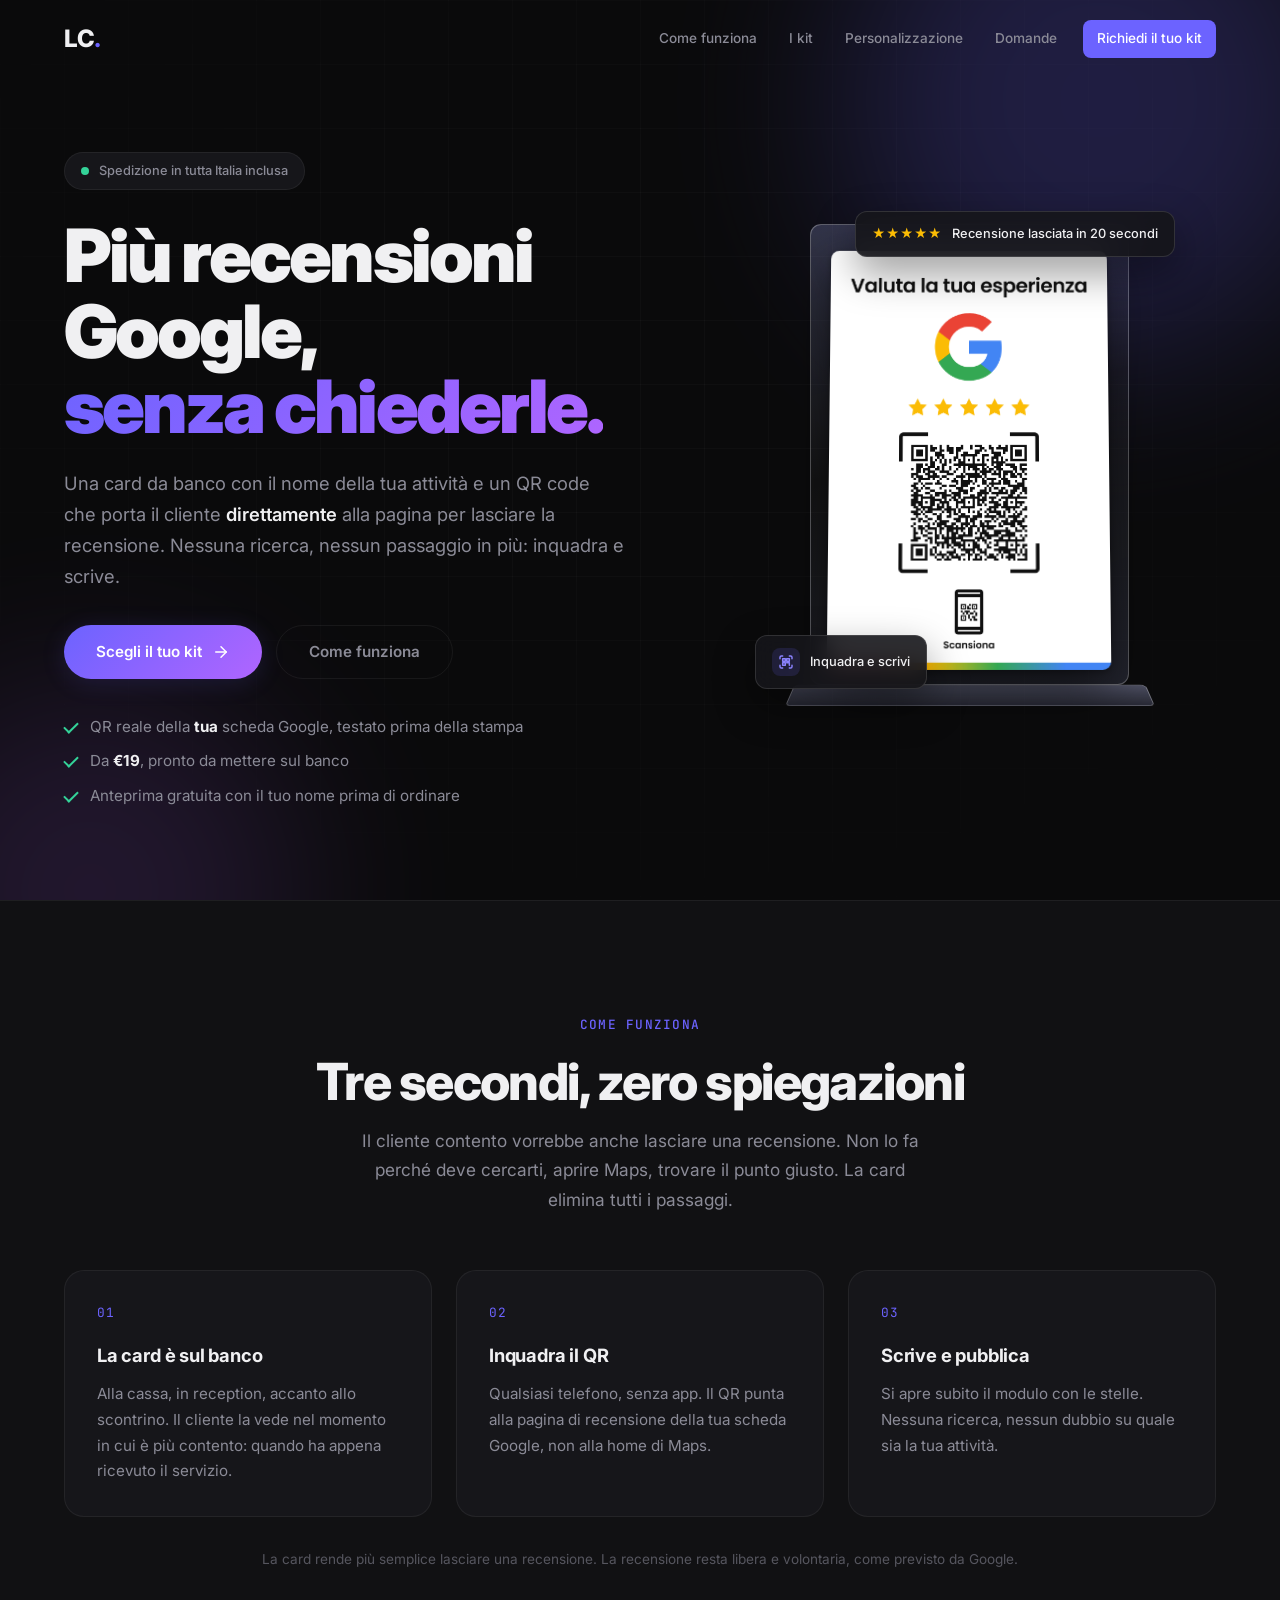
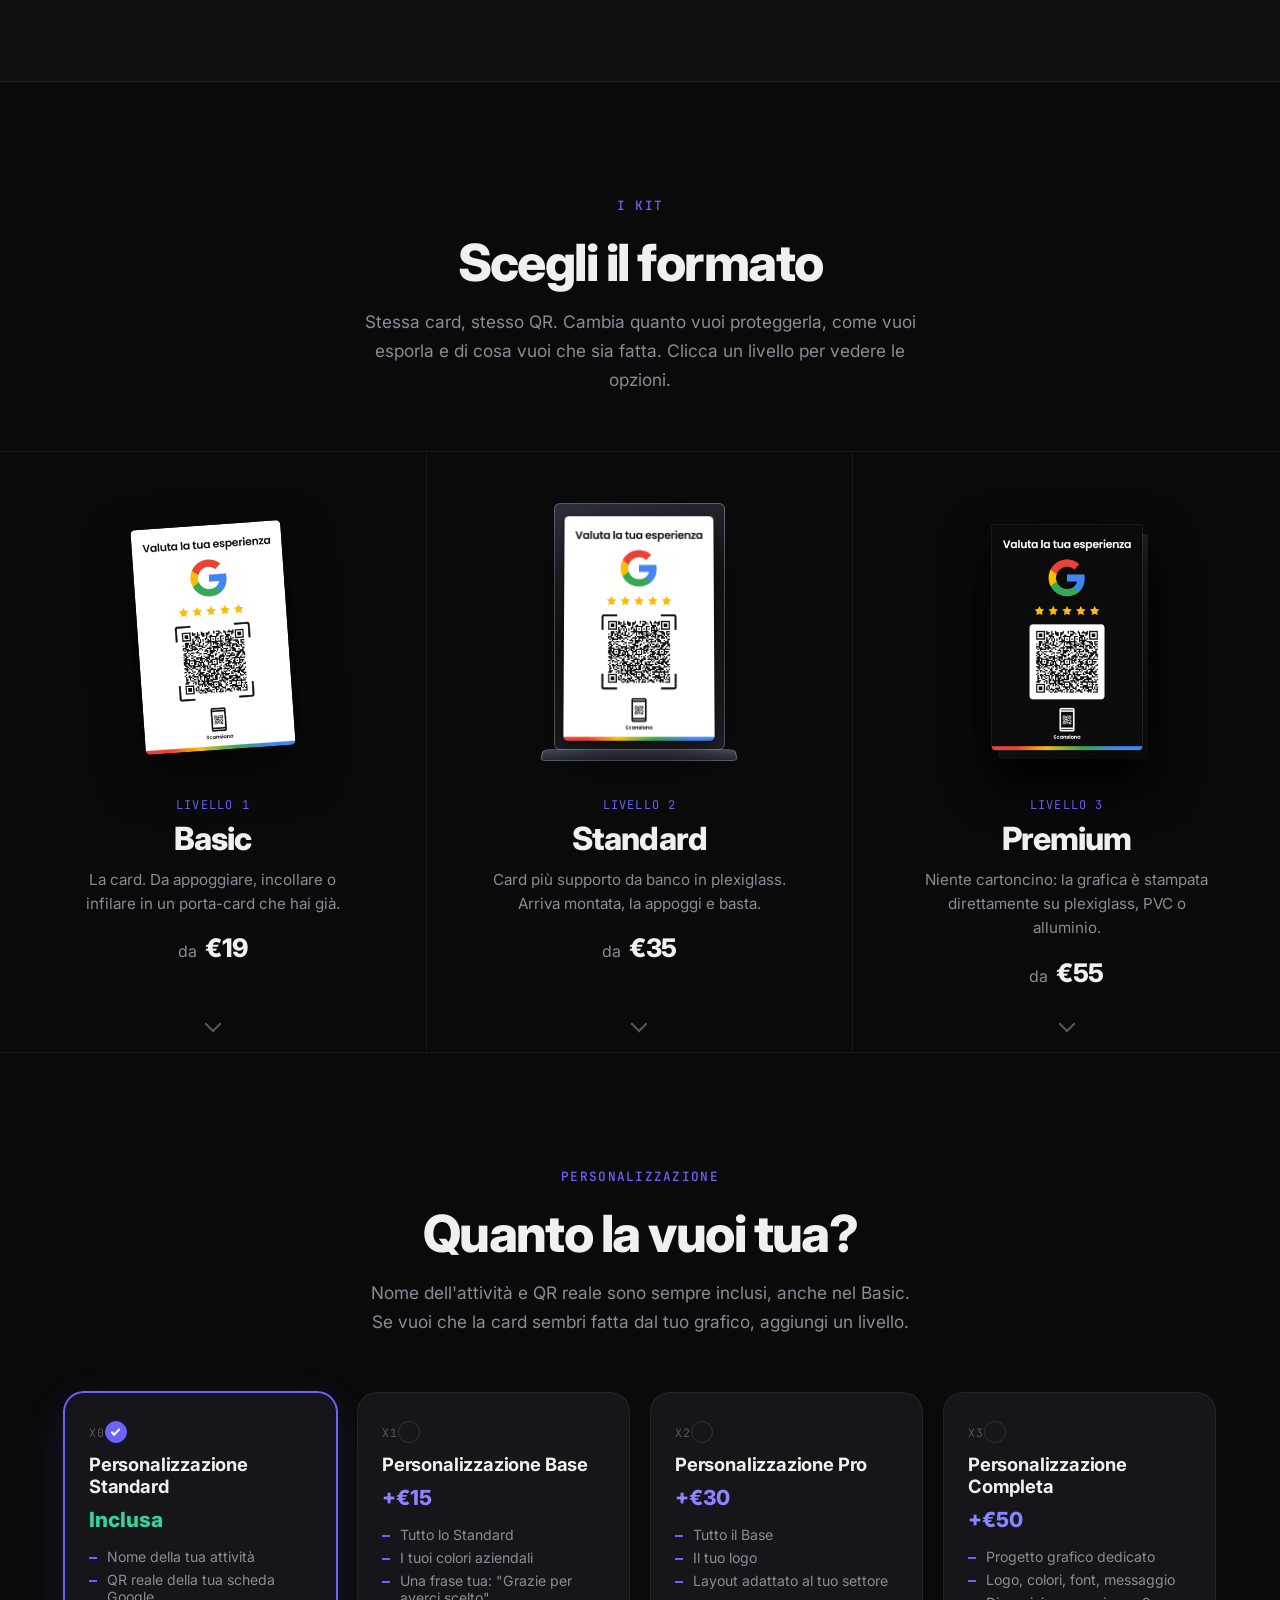
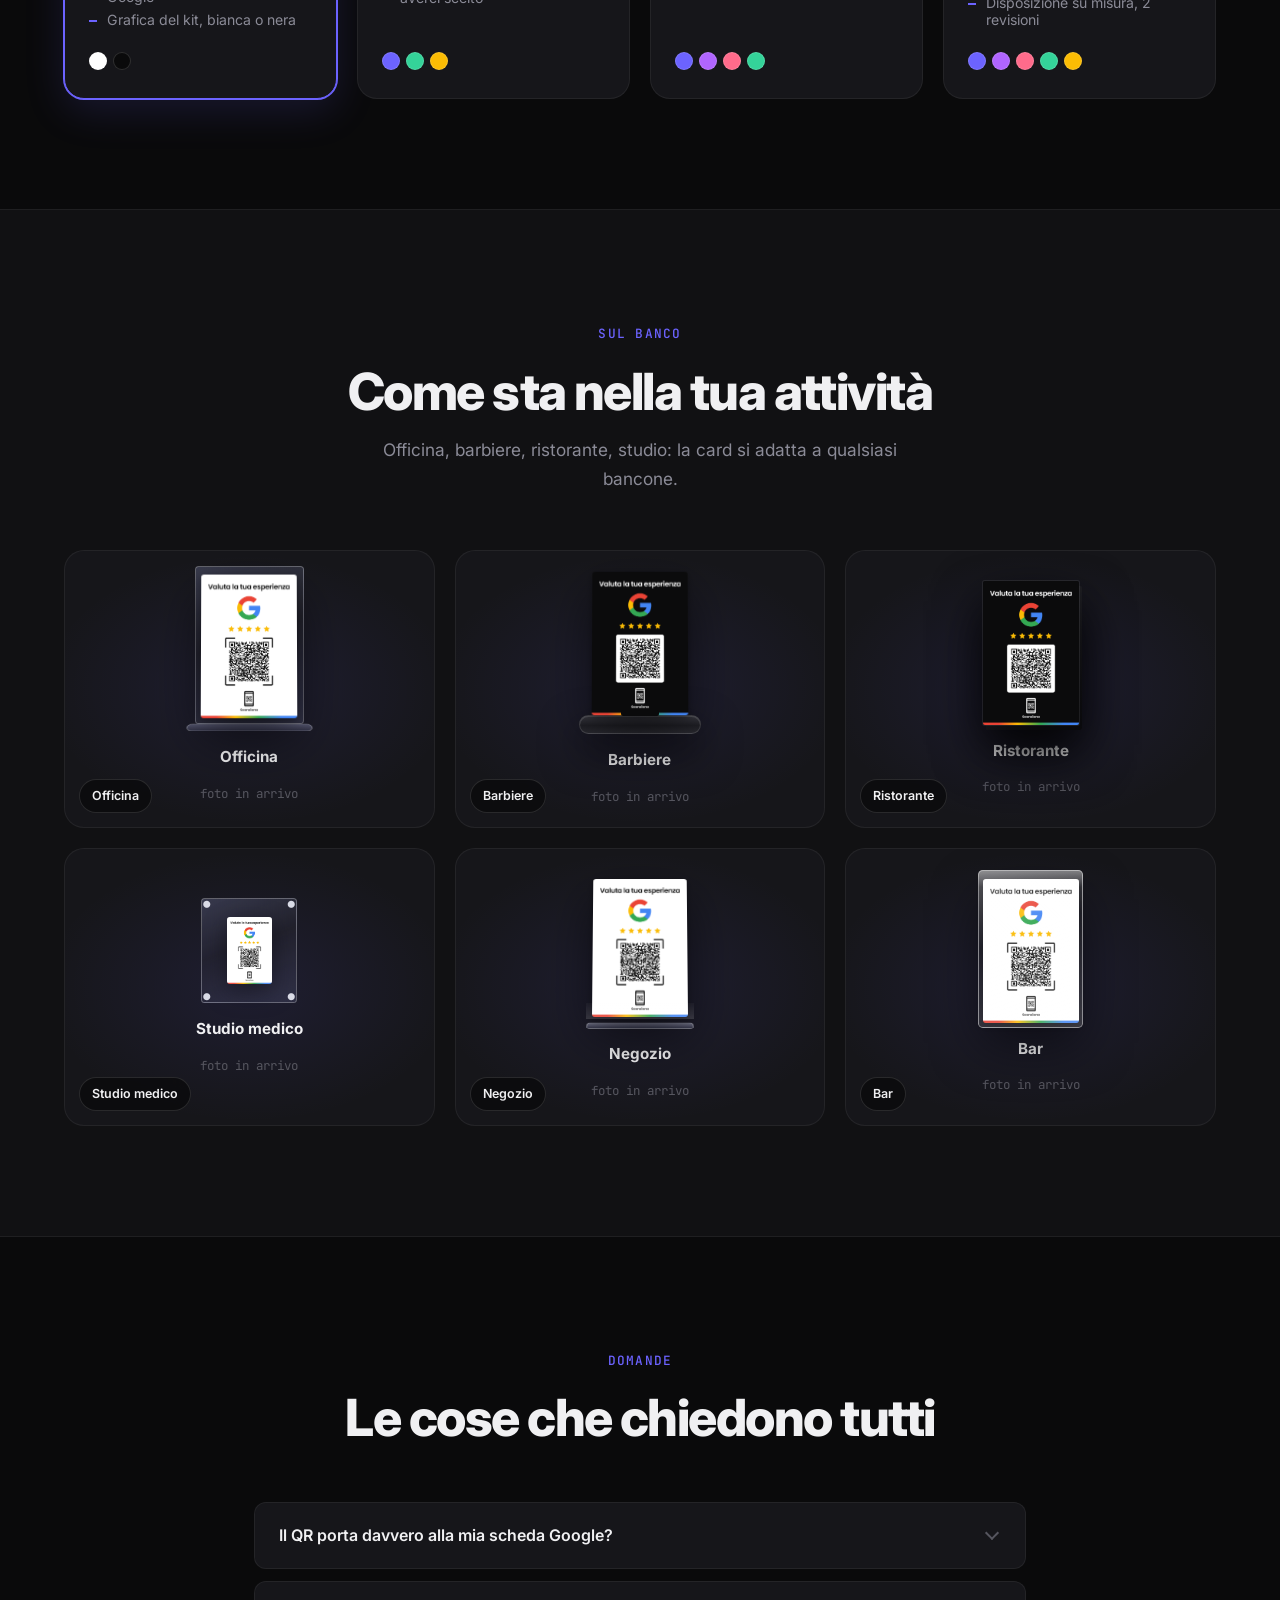
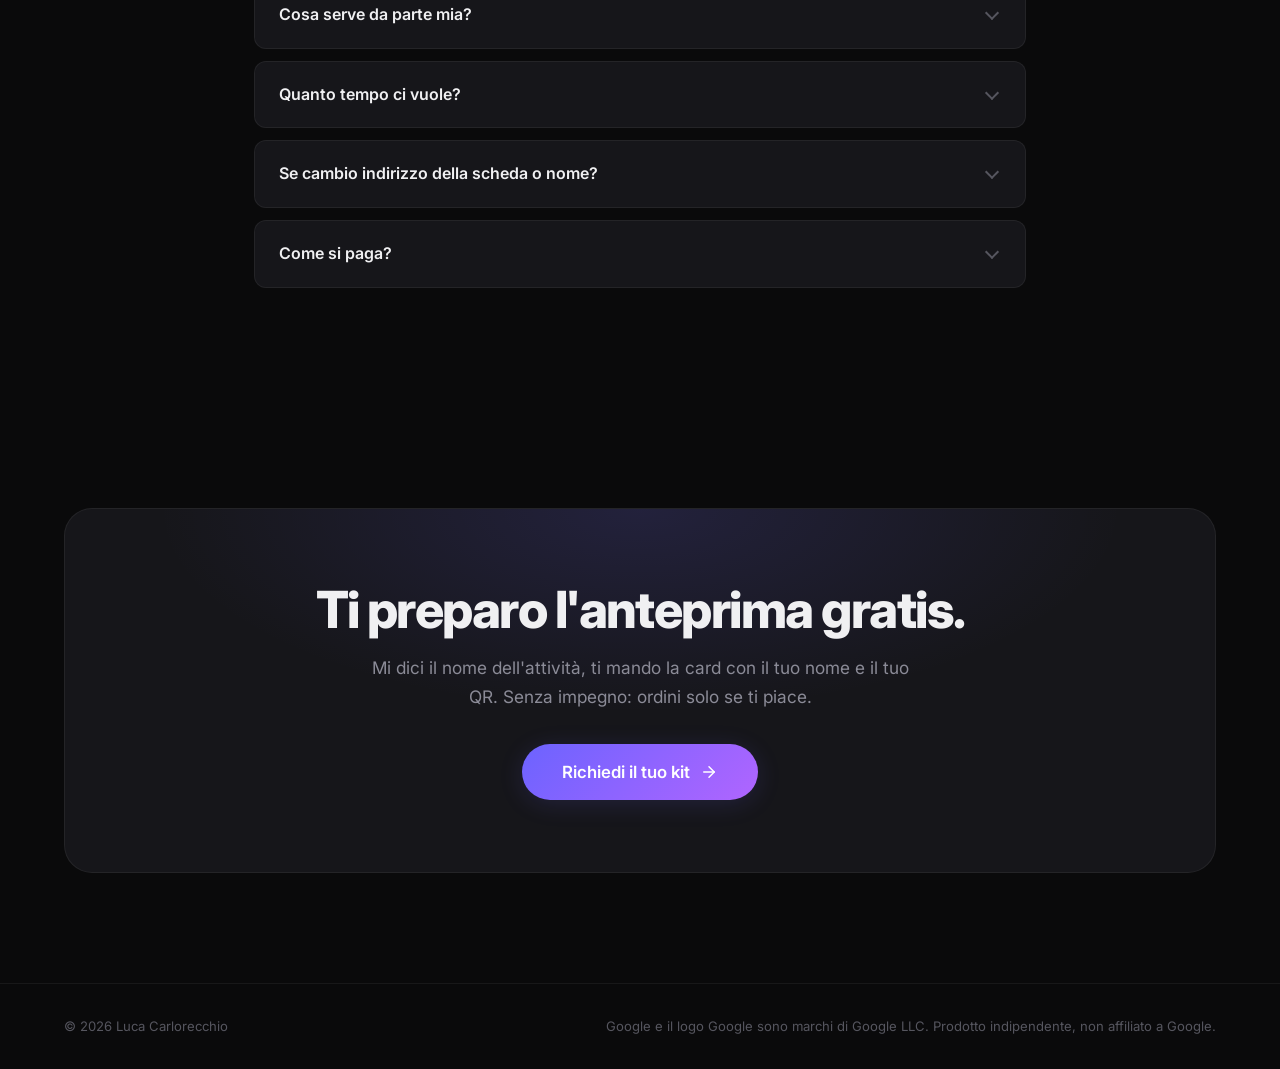
==== commit 0b22d4d9: "Kit: QR delle card verso /kit-recensioni-google + slot foto (pannelli, hero, personalizzazione) Card" ====
--- a/kit-recensioni-google/index.html
+++ b/kit-recensioni-google/index.html
@@ -66,6 +66,7 @@
             </div>
             <div class="hero-visual" data-animate="fade-up" data-delay="200">
                 <div class="hero-stage">
+                    <img class="hero-photo" src="img/hero.jpg" alt="Card recensioni Google sul bancone" onload="this.parentElement.classList.add('has-photo')" onerror="this.remove()">
                     <div class="render render--stand-v render--lg">
                         <img src="img/card-bianca.png" alt="Card Valuta la tua esperienza con QR code Google" width="1000" height="1500">
                     </div>
@@ -125,6 +126,8 @@
 
         <div class="tiers" id="tiers">
             <button class="tier" data-tier="basic" type="button">
+                <img class="tier-photo" src="img/tier-basic.jpg" alt="" onload="this.parentElement.classList.add('has-photo')" onerror="this.remove()">
+                <div class="tier-shade" aria-hidden="true"></div>
                 <div class="tier-visual">
                     <div class="render render--card render--sm">
                         <img src="img/card-bianca.png" alt="" width="1000" height="1500">
@@ -140,6 +143,8 @@
             </button>
 
             <button class="tier" data-tier="standard" type="button">
+                <img class="tier-photo" src="img/tier-standard.jpg" alt="" onload="this.parentElement.classList.add('has-photo')" onerror="this.remove()">
+                <div class="tier-shade" aria-hidden="true"></div>
                 <div class="tier-visual">
                     <div class="render render--stand-v render--sm">
                         <img src="img/card-bianca.png" alt="" width="1000" height="1500">
@@ -155,6 +160,8 @@
             </button>
 
             <button class="tier" data-tier="premium" type="button">
+                <img class="tier-photo" src="img/tier-premium.jpg" alt="" onload="this.parentElement.classList.add('has-photo')" onerror="this.remove()">
+                <div class="tier-shade" aria-hidden="true"></div>
                 <div class="tier-visual">
                     <div class="render render--plexi-black render--sm">
                         <img src="img/card-nera.png" alt="" width="1000" height="1500">
--- a/kit-recensioni-google/kit.css
+++ b/kit-recensioni-google/kit.css
@@ -202,6 +202,26 @@
 .tier-price strong { color: var(--text-primary); font-size: 1.6rem; font-weight: 800; letter-spacing: -0.02em; margin-left: 4px; }
 .tier-arrow { position: absolute; bottom: 22px; left: 50%; width: 12px; height: 12px; border-right: 2px solid var(--text-tertiary); border-bottom: 2px solid var(--text-tertiary); transform: translateX(-50%) rotate(45deg); transition: var(--transition); }
 .tier.active .tier-arrow { transform: translateX(-50%) rotate(225deg); border-color: var(--accent); }
+
+/* Foto a tutta area nei pannelli (img/tier-*.jpg) */
+.tier-photo { position: absolute; inset: 0; width: 100%; height: 100%; object-fit: cover; object-position: center top; z-index: 0; transition: transform 0.8s cubic-bezier(0.4,0,0.2,1); }
+.tier-shade { position: absolute; inset: 0; z-index: 1; background: linear-gradient(180deg, rgba(10,10,11,0) 0%, rgba(10,10,11,0.2) 38%, rgba(10,10,11,0.9) 64%, rgba(10,10,11,0.98) 100%); display: none; }
+.tier.has-photo { min-height: 640px; justify-content: flex-end; padding-bottom: 72px; }
+.tier.has-photo .tier-visual { display: none; }
+.tier.has-photo .tier-shade { display: block; }
+.tier.has-photo:hover .tier-photo, .tier.has-photo.active .tier-photo { transform: scale(1.05); }
+.tier.has-photo .tier-body { z-index: 2; }
+.tier.has-photo::before { z-index: 1; }
+@media (max-width: 900px) { .tier.has-photo { min-height: 520px; } }
+
+/* Foto hero (img/hero.jpg) */
+.hero-photo { display: none; width: min(100%, 560px); border-radius: var(--radius-xl); border: 1px solid var(--border-hover); box-shadow: 0 30px 80px rgba(0,0,0,0.6); }
+.hero-stage.has-photo .hero-photo { display: block; }
+.hero-stage.has-photo .render { display: none; }
+
+/* Foto nelle schede personalizzazione (img/X1.jpg ...) */
+.extra-photo { display: none; width: calc(100% + 48px); margin: -28px -24px 6px; aspect-ratio: 16 / 10; object-fit: cover; border-radius: var(--radius-lg) var(--radius-lg) 0 0; }
+.extra.has-photo .extra-photo { display: block; }
 
 /* Pannello opzioni */
 .tier-panel { background: var(--bg-elevated); border-bottom: 1px solid var(--border); padding: 64px 0 80px; animation: panelIn 0.5s cubic-bezier(0.4,0,0.2,1); }
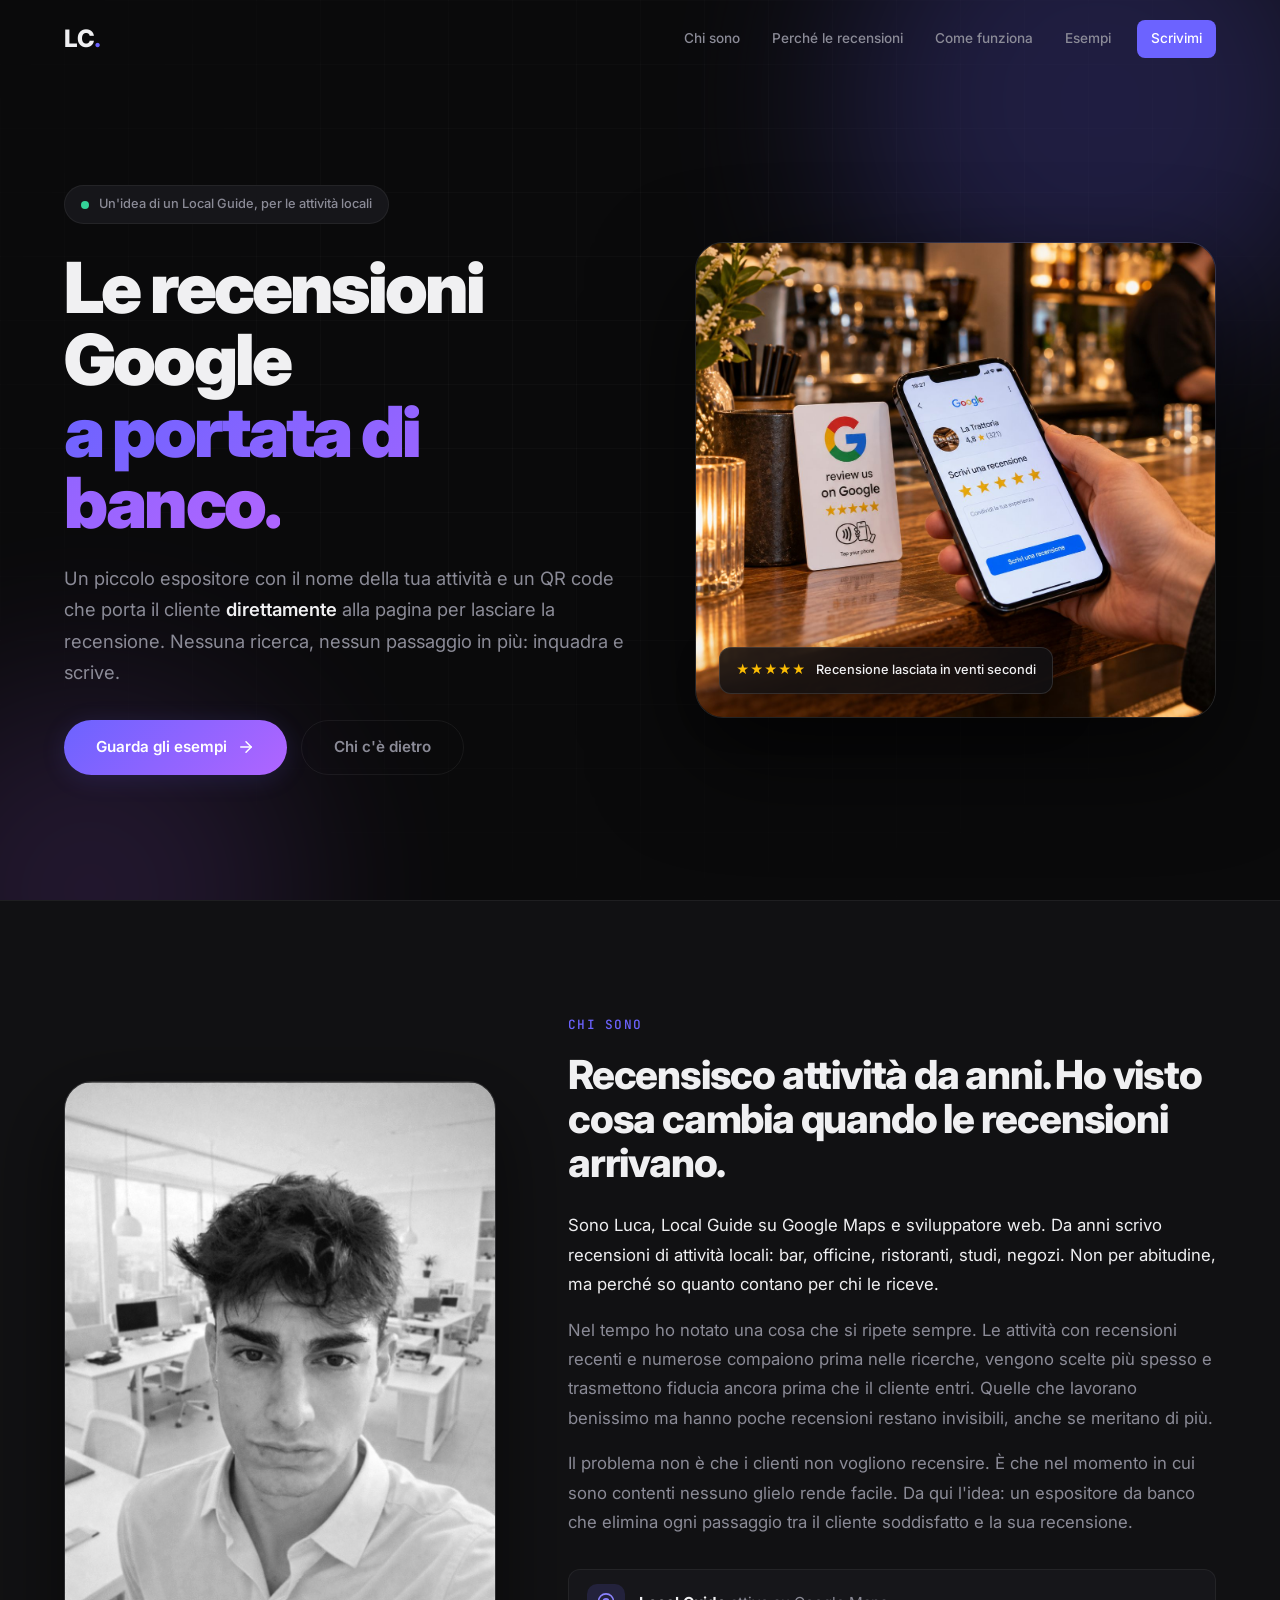
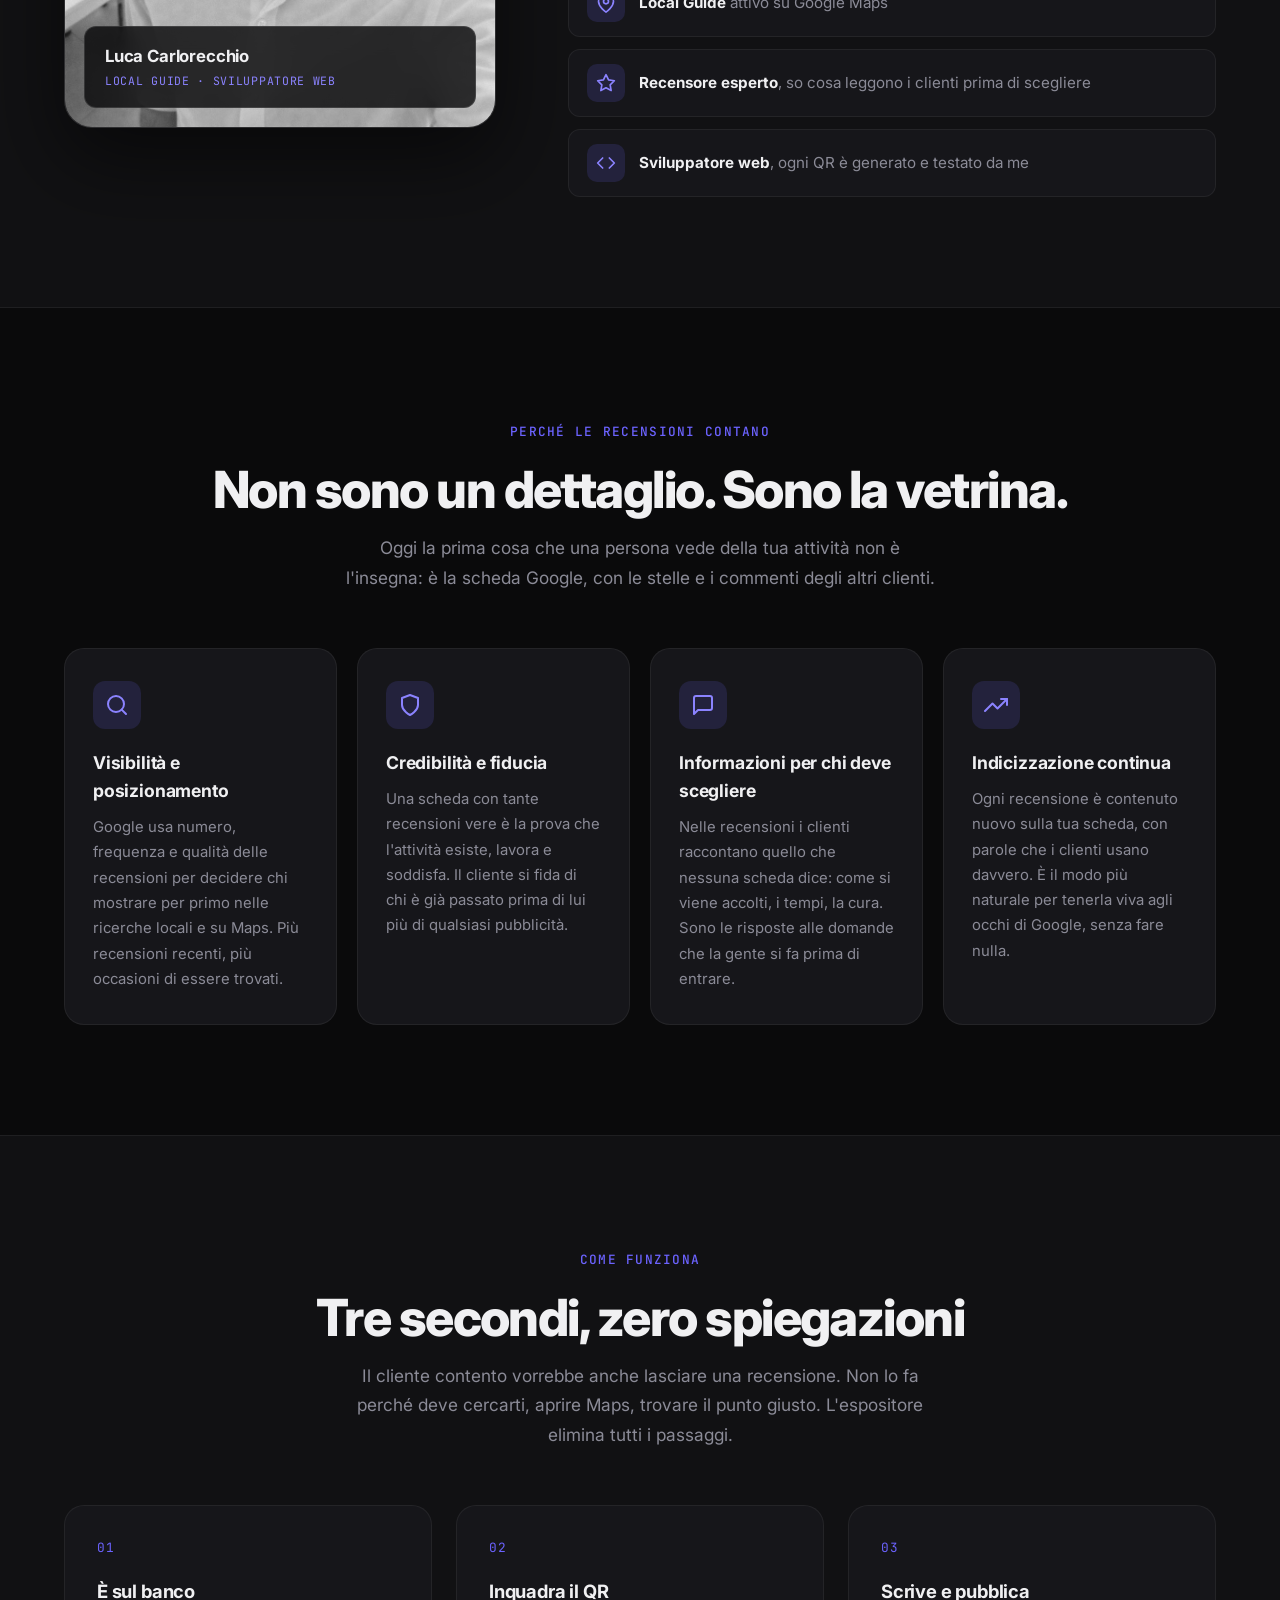
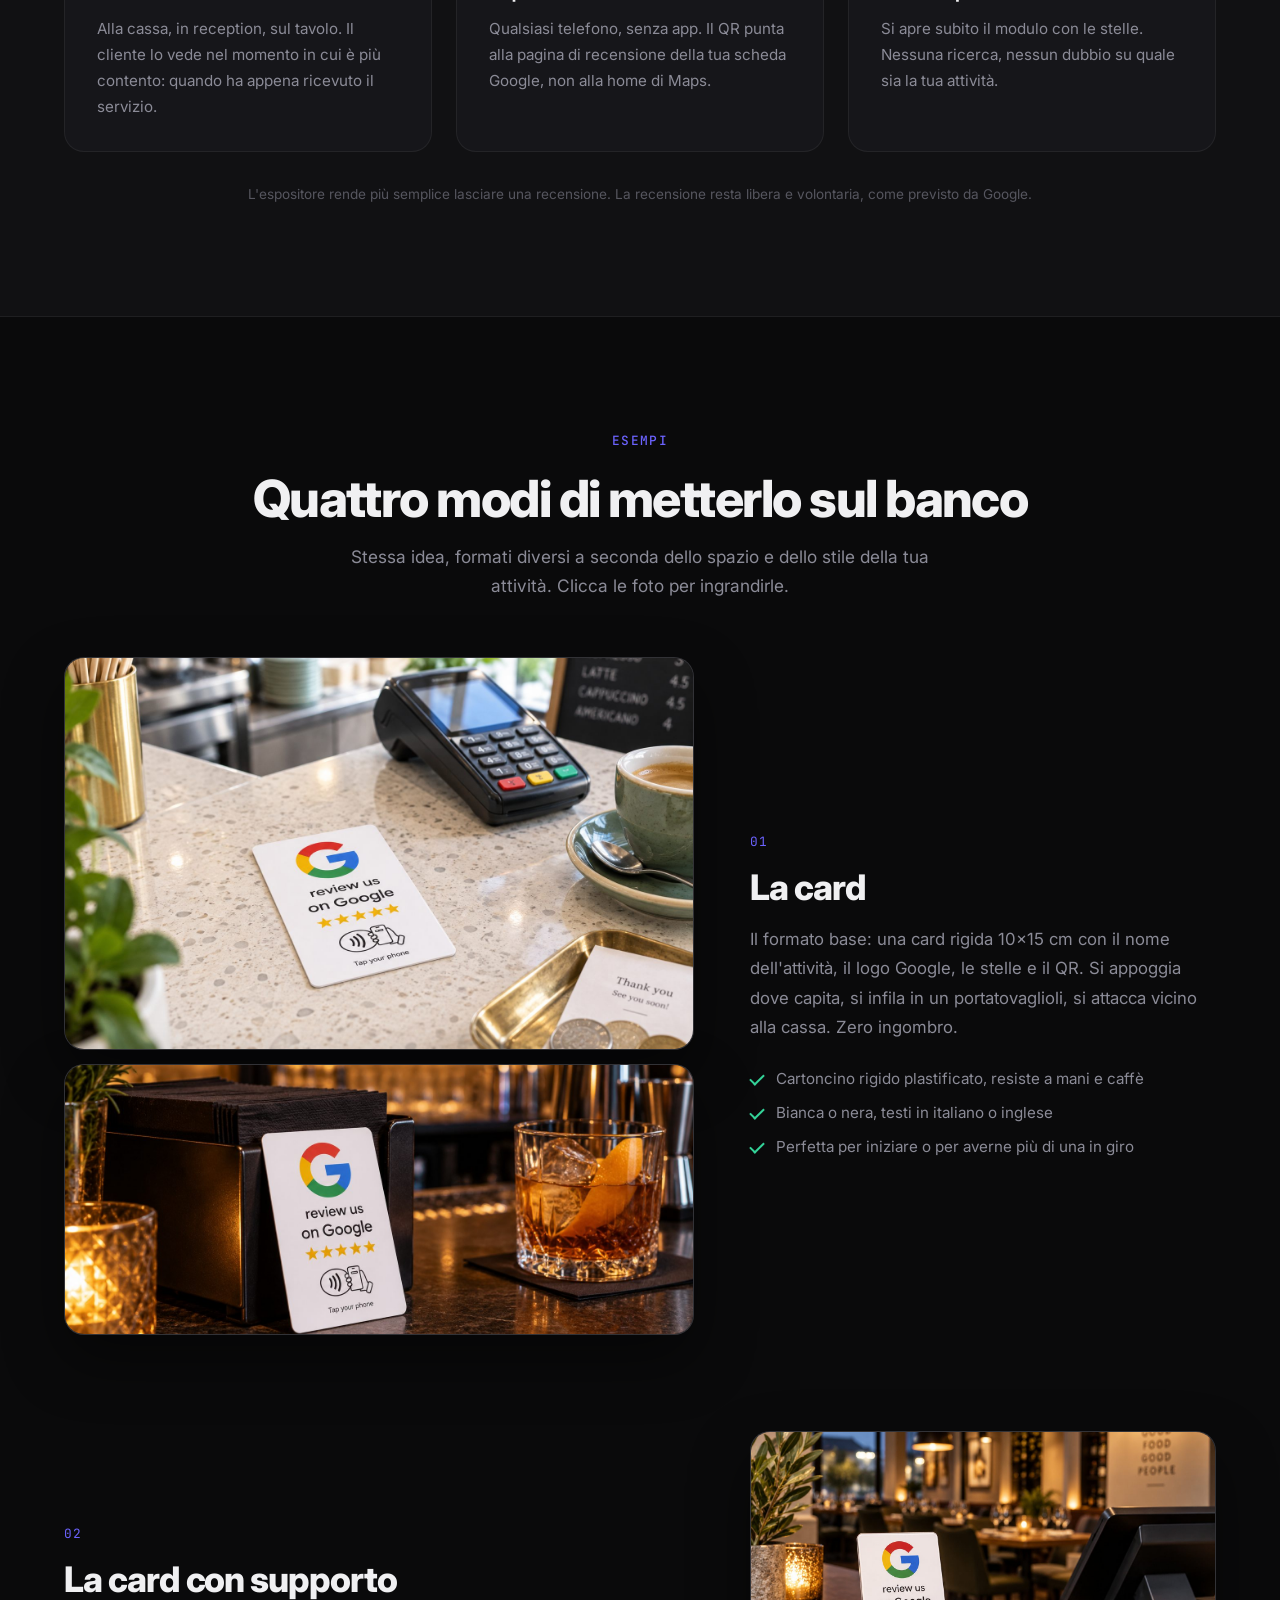
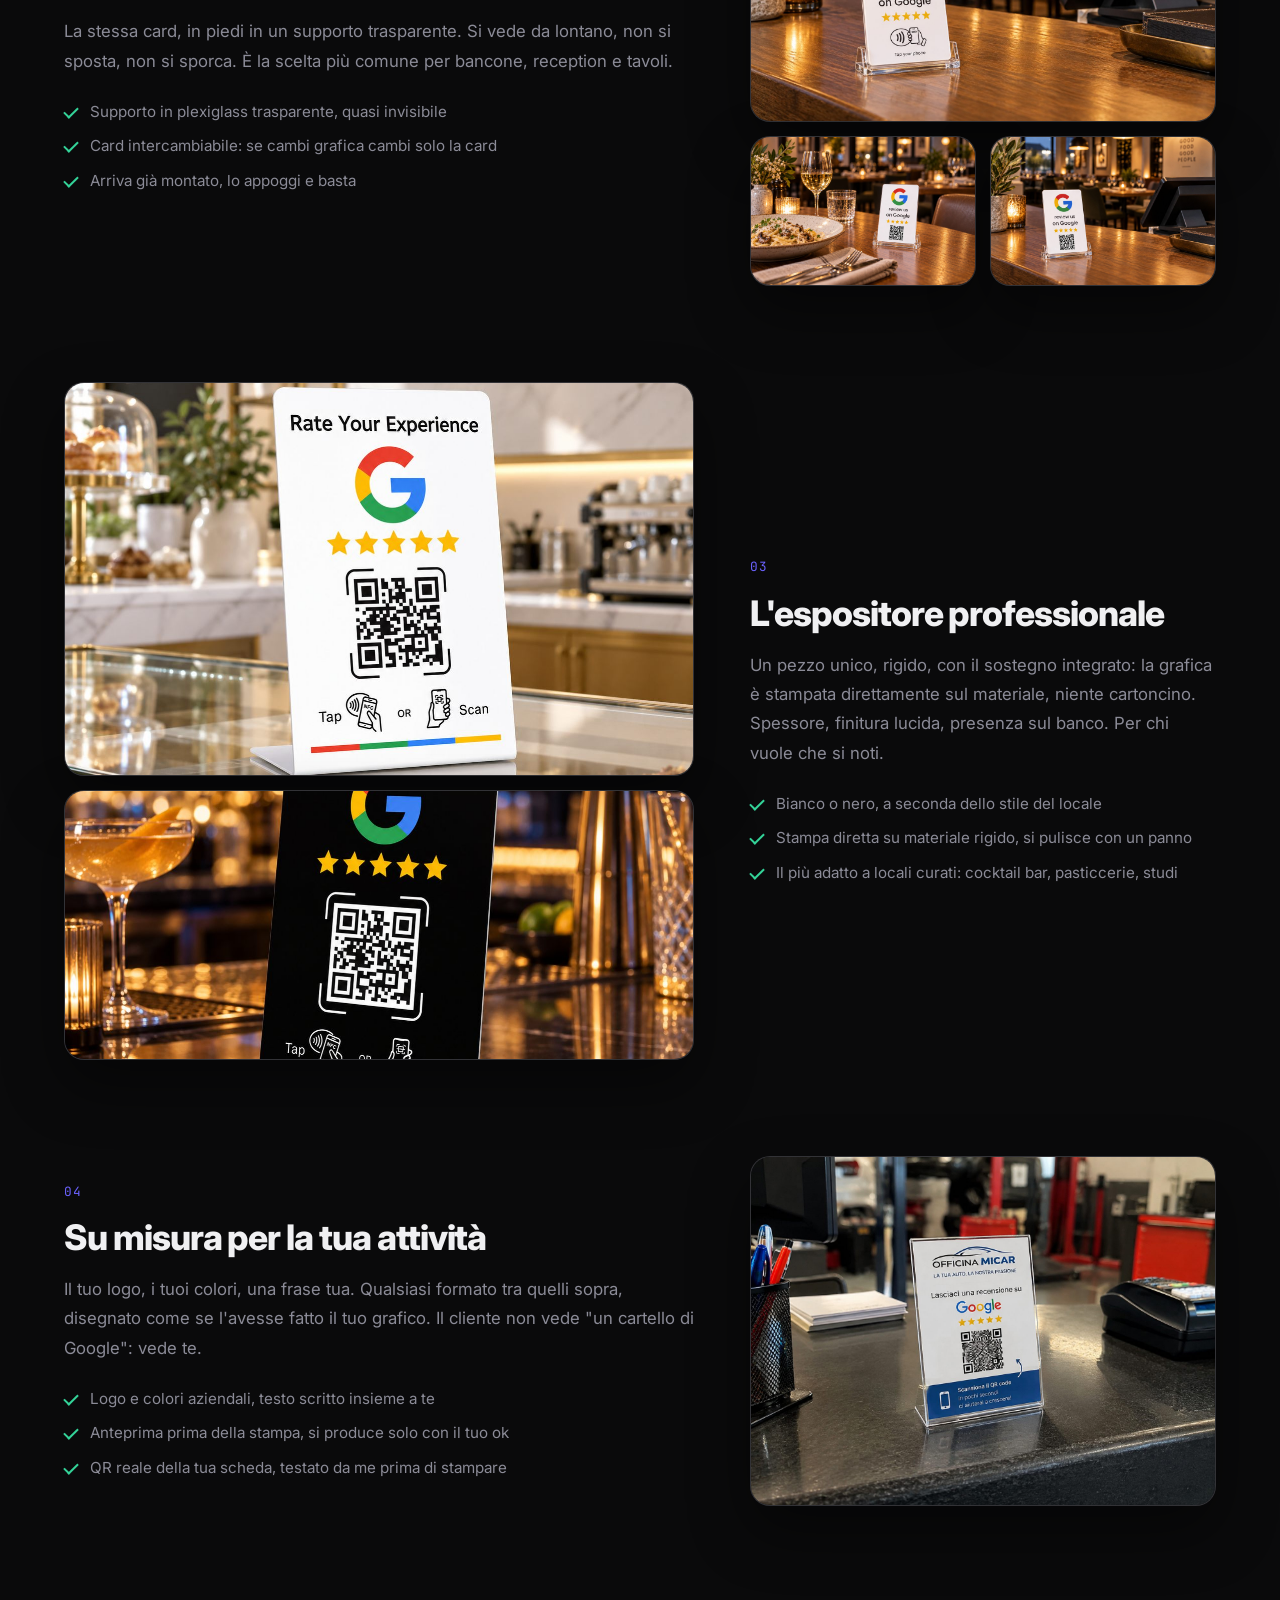
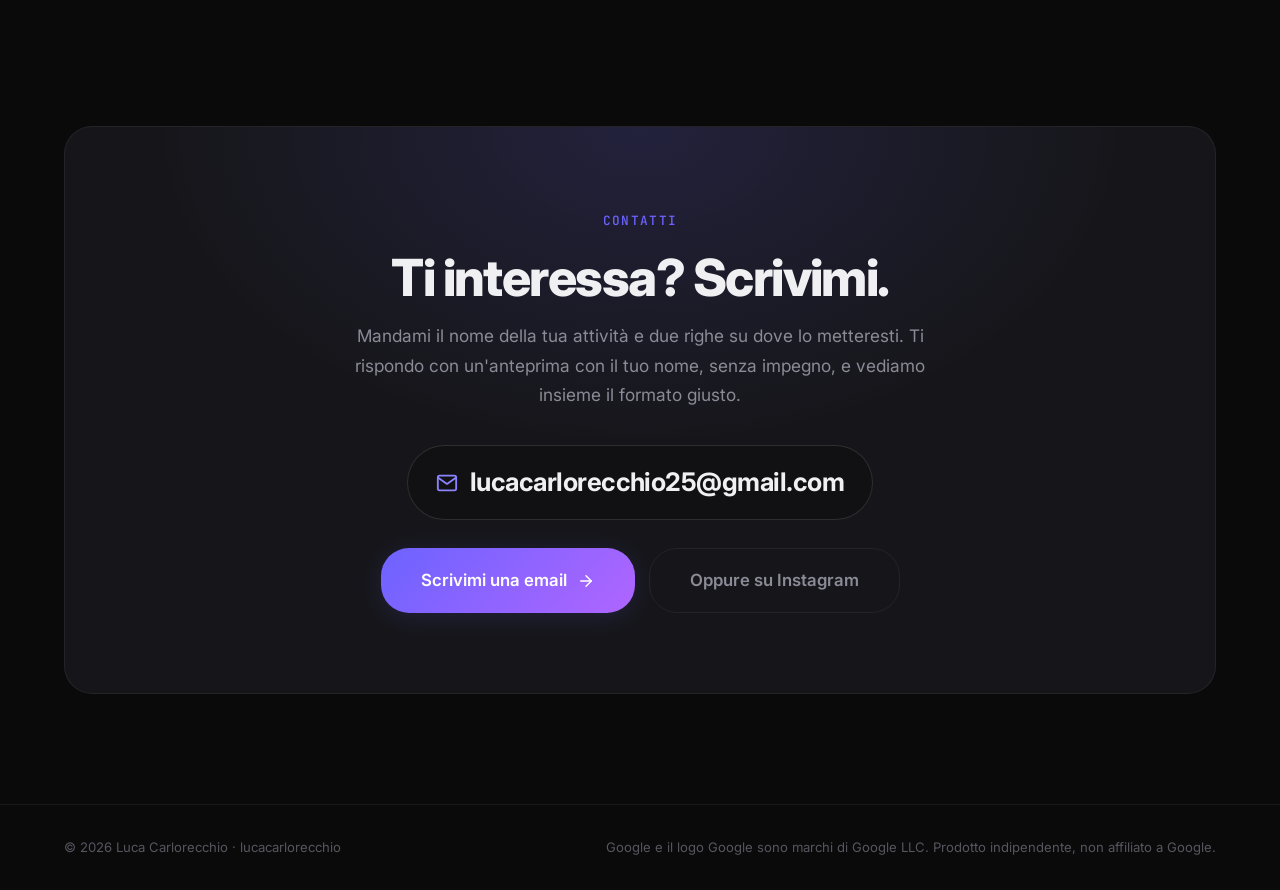
==== commit 1013c387: "Recensioni Google: pagina vetrina senza prezzi, chi sono, foto reali degli esempi Rifatta la one pag" ====
--- a/kit-recensioni-google/index.html
+++ b/kit-recensioni-google/index.html
@@ -3,8 +3,8 @@
 <head>
     <meta charset="UTF-8">
     <meta name="viewport" content="width=device-width, initial-scale=1.0">
-    <title>Kit Recensioni Google | Luca Carlorecchio</title>
-    <meta name="description" content="Card da banco con QR code che porta direttamente alla pagina recensioni Google della tua attività. Basic, Standard, Premium e personalizzazione.">
+    <title>Recensioni Google per la tua attività | Luca Carlorecchio</title>
+    <meta name="description" content="Card e espositori da banco con QR code che portano il cliente direttamente alla pagina recensioni Google della tua attività. Un'idea di Luca Carlorecchio, Local Guide.">
     <meta name="robots" content="noindex, nofollow">
     <meta name="theme-color" content="#0a0a0b">
     <link rel="icon" href="../favicon.ico" sizes="32x32">
@@ -17,16 +17,15 @@
 </head>
 <body>
 
-    <!-- Nav minimale -->
     <nav class="nav" id="nav">
         <div class="nav-container">
             <a href="../" class="nav-logo">LC<span class="accent">.</span></a>
             <ul class="nav-menu">
+                <li><a href="#chi-sono" class="nav-link">Chi sono</a></li>
+                <li><a href="#perche" class="nav-link">Perché le recensioni</a></li>
                 <li><a href="#come-funziona" class="nav-link">Come funziona</a></li>
-                <li><a href="#kit" class="nav-link">I kit</a></li>
-                <li><a href="#personalizzazione" class="nav-link">Personalizzazione</a></li>
-                <li><a href="#faq" class="nav-link">Domande</a></li>
-                <li><a href="#richiedi" class="nav-link nav-link--cta" data-open-request>Richiedi il tuo kit</a></li>
+                <li><a href="#esempi" class="nav-link">Esempi</a></li>
+                <li><a href="#contatti" class="nav-link nav-link--cta">Scrivimi</a></li>
             </ul>
         </div>
     </nav>
@@ -42,45 +41,112 @@
             <div class="hero-copy">
                 <div class="hero-badge" data-animate="fade-up">
                     <span class="pulse-dot"></span>
-                    Spedizione in tutta Italia inclusa
+                    Un'idea di un Local Guide, per le attività locali
                 </div>
                 <h1 class="hero-title" data-animate="fade-up" data-delay="100">
-                    Più recensioni Google,<br>
-                    <span class="hero-title--grad">senza chiederle.</span>
+                    Le recensioni Google<br>
+                    <span class="hero-title--grad">a portata di banco.</span>
                 </h1>
                 <p class="hero-description" data-animate="fade-up" data-delay="200">
-                    Una card da banco con il nome della tua attività e un QR code che porta il cliente <em>direttamente</em> alla pagina per lasciare la recensione. Nessuna ricerca, nessun passaggio in più: inquadra e scrive.
+                    Un piccolo espositore con il nome della tua attività e un QR code che porta il cliente <em>direttamente</em> alla pagina per lasciare la recensione. Nessuna ricerca, nessun passaggio in più: inquadra e scrive.
                 </p>
                 <div class="hero-actions" data-animate="fade-up" data-delay="300">
-                    <a href="#kit" class="btn btn--primary">
-                        Scegli il tuo kit
+                    <a href="#esempi" class="btn btn--primary">
+                        Guarda gli esempi
                         <svg width="18" height="18" viewBox="0 0 24 24" fill="none" stroke="currentColor" stroke-width="2" stroke-linecap="round" stroke-linejoin="round"><line x1="5" y1="12" x2="19" y2="12"></line><polyline points="12 5 19 12 12 19"></polyline></svg>
                     </a>
-                    <a href="#come-funziona" class="btn btn--ghost">Come funziona</a>
-                </div>
-                <ul class="hero-points" data-animate="fade-up" data-delay="400">
-                    <li>QR reale della <strong>tua</strong> scheda Google, testato prima della stampa</li>
-                    <li>Da <strong>€19</strong>, pronto da mettere sul banco</li>
-                    <li>Anteprima gratuita con il tuo nome prima di ordinare</li>
+                    <a href="#chi-sono" class="btn btn--ghost">Chi c'è dietro</a>
+                </div>
+            </div>
+            <figure class="hero-visual" data-animate="fade-up" data-delay="200">
+                <img src="img/bancone-telefono.jpg" alt="Card recensioni Google sul bancone di un bar, un cliente inquadra il QR con il telefono" width="1312" height="1199" data-lightbox>
+                <figcaption class="hero-float">
+                    <span class="stars">★★★★★</span>
+                    <span>Recensione lasciata in venti secondi</span>
+                </figcaption>
+            </figure>
+        </div>
+    </section>
+
+    <!-- Chi sono -->
+    <section class="section about" id="chi-sono">
+        <div class="container about-inner">
+            <figure class="about-photo" data-animate="fade-up">
+                <img src="img/luca.jpg" alt="Luca Carlorecchio" width="900" height="1350">
+                <figcaption>
+                    <strong>Luca Carlorecchio</strong>
+                    <span>Local Guide · Sviluppatore web</span>
+                </figcaption>
+            </figure>
+            <div class="about-copy">
+                <span class="section-tag" data-animate="fade-up">Chi sono</span>
+                <h2 class="section-title" data-animate="fade-up" data-delay="100">Recensisco attività da anni. Ho visto cosa cambia quando le recensioni arrivano.</h2>
+                <div class="about-text" data-animate="fade-up" data-delay="200">
+                    <p>Sono Luca, Local Guide su Google Maps e sviluppatore web. Da anni scrivo recensioni di attività locali: bar, officine, ristoranti, studi, negozi. Non per abitudine, ma perché so quanto contano per chi le riceve.</p>
+                    <p>Nel tempo ho notato una cosa che si ripete sempre. Le attività con recensioni recenti e numerose compaiono prima nelle ricerche, vengono scelte più spesso e trasmettono fiducia ancora prima che il cliente entri. Quelle che lavorano benissimo ma hanno poche recensioni restano invisibili, anche se meritano di più.</p>
+                    <p>Il problema non è che i clienti non vogliono recensire. È che nel momento in cui sono contenti nessuno glielo rende facile. Da qui l'idea: un espositore da banco che elimina ogni passaggio tra il cliente soddisfatto e la sua recensione.</p>
+                </div>
+                <ul class="about-facts" data-animate="fade-up" data-delay="300">
+                    <li>
+                        <span class="fact-ico">
+                            <svg width="20" height="20" viewBox="0 0 24 24" fill="none" stroke="currentColor" stroke-width="2" stroke-linecap="round" stroke-linejoin="round"><path d="M21 10c0 7-9 13-9 13s-9-6-9-13a9 9 0 0 1 18 0z"/><circle cx="12" cy="10" r="3"/></svg>
+                        </span>
+                        <span><strong>Local Guide</strong> attivo su Google Maps</span>
+                    </li>
+                    <li>
+                        <span class="fact-ico">
+                            <svg width="20" height="20" viewBox="0 0 24 24" fill="none" stroke="currentColor" stroke-width="2" stroke-linecap="round" stroke-linejoin="round"><polygon points="12 2 15.09 8.26 22 9.27 17 14.14 18.18 21.02 12 17.77 5.82 21.02 7 14.14 2 9.27 8.91 8.26 12 2"/></svg>
+                        </span>
+                        <span><strong>Recensore esperto</strong>, so cosa leggono i clienti prima di scegliere</span>
+                    </li>
+                    <li>
+                        <span class="fact-ico">
+                            <svg width="20" height="20" viewBox="0 0 24 24" fill="none" stroke="currentColor" stroke-width="2" stroke-linecap="round" stroke-linejoin="round"><polyline points="16 18 22 12 16 6"/><polyline points="8 6 2 12 8 18"/></svg>
+                        </span>
+                        <span><strong>Sviluppatore web</strong>, ogni QR è generato e testato da me</span>
+                    </li>
                 </ul>
             </div>
-            <div class="hero-visual" data-animate="fade-up" data-delay="200">
-                <div class="hero-stage">
-                    <img class="hero-photo" src="img/hero.jpg" alt="Card recensioni Google sul bancone" onload="this.parentElement.classList.add('has-photo')" onerror="this.remove()">
-                    <div class="render render--stand-v render--lg">
-                        <img src="img/card-bianca.png" alt="Card Valuta la tua esperienza con QR code Google" width="1000" height="1500">
-                    </div>
-                    <div class="hero-float hero-float--1">
-                        <span class="stars">★★★★★</span>
-                        <span>Recensione lasciata in 20 secondi</span>
-                    </div>
-                    <div class="hero-float hero-float--2">
-                        <span class="hero-float-ico">
-                            <svg width="16" height="16" viewBox="0 0 24 24" fill="none" stroke="currentColor" stroke-width="2.2" stroke-linecap="round" stroke-linejoin="round"><path d="M3 7V5a2 2 0 0 1 2-2h2"/><path d="M17 3h2a2 2 0 0 1 2 2v2"/><path d="M21 17v2a2 2 0 0 1-2 2h-2"/><path d="M7 21H5a2 2 0 0 1-2-2v-2"/><rect x="7" y="7" width="4" height="4"/><rect x="13" y="7" width="4" height="4"/><rect x="7" y="13" width="4" height="4"/><path d="M13 13h4v4"/></svg>
-                        </span>
-                        <span>Inquadra e scrivi</span>
-                    </div>
-                </div>
+        </div>
+    </section>
+
+    <!-- Perché le recensioni contano -->
+    <section class="section why" id="perche">
+        <div class="container">
+            <div class="section-header center" data-animate="fade-up">
+                <span class="section-tag">Perché le recensioni contano</span>
+                <h2 class="section-title">Non sono un dettaglio. Sono la vetrina.</h2>
+                <p class="section-desc">Oggi la prima cosa che una persona vede della tua attività non è l'insegna: è la scheda Google, con le stelle e i commenti degli altri clienti.</p>
+            </div>
+            <div class="why-grid">
+                <article class="why-card" data-animate="fade-up">
+                    <span class="why-ico">
+                        <svg width="24" height="24" viewBox="0 0 24 24" fill="none" stroke="currentColor" stroke-width="2" stroke-linecap="round" stroke-linejoin="round"><circle cx="11" cy="11" r="8"/><line x1="21" y1="21" x2="16.65" y2="16.65"/></svg>
+                    </span>
+                    <h3>Visibilità e posizionamento</h3>
+                    <p>Google usa numero, frequenza e qualità delle recensioni per decidere chi mostrare per primo nelle ricerche locali e su Maps. Più recensioni recenti, più occasioni di essere trovati.</p>
+                </article>
+                <article class="why-card" data-animate="fade-up" data-delay="100">
+                    <span class="why-ico">
+                        <svg width="24" height="24" viewBox="0 0 24 24" fill="none" stroke="currentColor" stroke-width="2" stroke-linecap="round" stroke-linejoin="round"><path d="M12 22s8-4 8-10V5l-8-3-8 3v7c0 6 8 10 8 10z"/></svg>
+                    </span>
+                    <h3>Credibilità e fiducia</h3>
+                    <p>Una scheda con tante recensioni vere è la prova che l'attività esiste, lavora e soddisfa. Il cliente si fida di chi è già passato prima di lui più di qualsiasi pubblicità.</p>
+                </article>
+                <article class="why-card" data-animate="fade-up" data-delay="200">
+                    <span class="why-ico">
+                        <svg width="24" height="24" viewBox="0 0 24 24" fill="none" stroke="currentColor" stroke-width="2" stroke-linecap="round" stroke-linejoin="round"><path d="M21 15a2 2 0 0 1-2 2H7l-4 4V5a2 2 0 0 1 2-2h14a2 2 0 0 1 2 2z"/></svg>
+                    </span>
+                    <h3>Informazioni per chi deve scegliere</h3>
+                    <p>Nelle recensioni i clienti raccontano quello che nessuna scheda dice: come si viene accolti, i tempi, la cura. Sono le risposte alle domande che la gente si fa prima di entrare.</p>
+                </article>
+                <article class="why-card" data-animate="fade-up" data-delay="300">
+                    <span class="why-ico">
+                        <svg width="24" height="24" viewBox="0 0 24 24" fill="none" stroke="currentColor" stroke-width="2" stroke-linecap="round" stroke-linejoin="round"><polyline points="23 6 13.5 15.5 8.5 10.5 1 18"/><polyline points="17 6 23 6 23 12"/></svg>
+                    </span>
+                    <h3>Indicizzazione continua</h3>
+                    <p>Ogni recensione è contenuto nuovo sulla tua scheda, con parole che i clienti usano davvero. È il modo più naturale per tenerla viva agli occhi di Google, senza fare nulla.</p>
+                </article>
             </div>
         </div>
     </section>
@@ -91,13 +157,13 @@
             <div class="section-header center" data-animate="fade-up">
                 <span class="section-tag">Come funziona</span>
                 <h2 class="section-title">Tre secondi, zero spiegazioni</h2>
-                <p class="section-desc">Il cliente contento vorrebbe anche lasciare una recensione. Non lo fa perché deve cercarti, aprire Maps, trovare il punto giusto. La card elimina tutti i passaggi.</p>
+                <p class="section-desc">Il cliente contento vorrebbe anche lasciare una recensione. Non lo fa perché deve cercarti, aprire Maps, trovare il punto giusto. L'espositore elimina tutti i passaggi.</p>
             </div>
             <div class="steps">
                 <div class="step" data-animate="fade-up">
                     <span class="step-num">01</span>
-                    <h3>La card è sul banco</h3>
-                    <p>Alla cassa, in reception, accanto allo scontrino. Il cliente la vede nel momento in cui è più contento: quando ha appena ricevuto il servizio.</p>
+                    <h3>È sul banco</h3>
+                    <p>Alla cassa, in reception, sul tavolo. Il cliente lo vede nel momento in cui è più contento: quando ha appena ricevuto il servizio.</p>
                 </div>
                 <div class="step" data-animate="fade-up" data-delay="100">
                     <span class="step-num">02</span>
@@ -110,241 +176,136 @@
                     <p>Si apre subito il modulo con le stelle. Nessuna ricerca, nessun dubbio su quale sia la tua attività.</p>
                 </div>
             </div>
-            <p class="how-note" data-animate="fade-up">La card rende più semplice lasciare una recensione. La recensione resta libera e volontaria, come previsto da Google.</p>
-        </div>
-    </section>
-
-    <!-- Kit: selettore full width -->
-    <section class="section kit" id="kit">
+            <p class="how-note" data-animate="fade-up">L'espositore rende più semplice lasciare una recensione. La recensione resta libera e volontaria, come previsto da Google.</p>
+        </div>
+    </section>
+
+    <!-- Esempi -->
+    <section class="section examples" id="esempi">
         <div class="container">
             <div class="section-header center" data-animate="fade-up">
-                <span class="section-tag">I kit</span>
-                <h2 class="section-title">Scegli il formato</h2>
-                <p class="section-desc">Stessa card, stesso QR. Cambia quanto vuoi proteggerla, come vuoi esporla e di cosa vuoi che sia fatta. Clicca un livello per vedere le opzioni.</p>
-            </div>
-        </div>
-
-        <div class="tiers" id="tiers">
-            <button class="tier" data-tier="basic" type="button">
-                <img class="tier-photo" src="img/tier-basic.jpg" alt="" onload="this.parentElement.classList.add('has-photo')" onerror="this.remove()">
-                <div class="tier-shade" aria-hidden="true"></div>
-                <div class="tier-visual">
-                    <div class="render render--card render--sm">
-                        <img src="img/card-bianca.png" alt="" width="1000" height="1500">
-                    </div>
-                </div>
-                <div class="tier-body">
-                    <span class="tier-level">Livello 1</span>
-                    <h3 class="tier-name">Basic</h3>
-                    <p class="tier-desc">La card. Da appoggiare, incollare o infilare in un porta-card che hai già.</p>
-                    <span class="tier-price">da <strong>€19</strong></span>
-                </div>
-                <span class="tier-arrow" aria-hidden="true"></span>
-            </button>
-
-            <button class="tier" data-tier="standard" type="button">
-                <img class="tier-photo" src="img/tier-standard.jpg" alt="" onload="this.parentElement.classList.add('has-photo')" onerror="this.remove()">
-                <div class="tier-shade" aria-hidden="true"></div>
-                <div class="tier-visual">
-                    <div class="render render--stand-v render--sm">
-                        <img src="img/card-bianca.png" alt="" width="1000" height="1500">
-                    </div>
-                </div>
-                <div class="tier-body">
-                    <span class="tier-level">Livello 2</span>
-                    <h3 class="tier-name">Standard</h3>
-                    <p class="tier-desc">Card più supporto da banco in plexiglass. Arriva montata, la appoggi e basta.</p>
-                    <span class="tier-price">da <strong>€35</strong></span>
-                </div>
-                <span class="tier-arrow" aria-hidden="true"></span>
-            </button>
-
-            <button class="tier" data-tier="premium" type="button">
-                <img class="tier-photo" src="img/tier-premium.jpg" alt="" onload="this.parentElement.classList.add('has-photo')" onerror="this.remove()">
-                <div class="tier-shade" aria-hidden="true"></div>
-                <div class="tier-visual">
-                    <div class="render render--plexi-black render--sm">
-                        <img src="img/card-nera.png" alt="" width="1000" height="1500">
-                    </div>
-                </div>
-                <div class="tier-body">
-                    <span class="tier-level">Livello 3</span>
-                    <h3 class="tier-name">Premium</h3>
-                    <p class="tier-desc">Niente cartoncino: la grafica è stampata direttamente su plexiglass, PVC o alluminio.</p>
-                    <span class="tier-price">da <strong>€55</strong></span>
-                </div>
-                <span class="tier-arrow" aria-hidden="true"></span>
-            </button>
-        </div>
-
-        <!-- Pannello opzioni del livello scelto -->
-        <div class="tier-panel" id="tierPanel" hidden>
-            <div class="container">
-                <div class="tier-panel-head">
-                    <div>
-                        <span class="section-tag" id="panelTag">Basic</span>
-                        <h3 class="tier-panel-title" id="panelTitle">Scegli la versione</h3>
-                        <p class="tier-panel-desc" id="panelDesc"></p>
-                    </div>
-                    <button class="panel-close" id="panelClose" type="button" aria-label="Chiudi">
-                        <svg width="20" height="20" viewBox="0 0 24 24" fill="none" stroke="currentColor" stroke-width="2" stroke-linecap="round"><line x1="18" y1="6" x2="6" y2="18"></line><line x1="6" y1="6" x2="18" y2="18"></line></svg>
-                    </button>
-                </div>
-                <div class="options" id="options"></div>
-
-                <div class="addon" id="premiumAddon" hidden>
-                    <div class="addon-text">
-                        <strong>Vuoi anche il supporto da banco?</strong>
-                        <span>Il pannello rigido sta in piedi da solo su un supporto. Abbinato al Premium costa €10 in meno.</span>
-                    </div>
-                    <select id="premiumSupport" class="select">
-                        <option value="">Nessun supporto</option>
-                        <option value="S3">A "L" (+€25)</option>
-                        <option value="S1">Verticale trasparente (+€29)</option>
-                        <option value="S2">Orizzontale trasparente (+€29)</option>
-                        <option value="S5">Da parete (+€32)</option>
-                        <option value="S4">Con base pesante (+€35)</option>
-                    </select>
-                </div>
-            </div>
-        </div>
-    </section>
-
-    <!-- Personalizzazione -->
-    <section class="section custom" id="personalizzazione">
+                <span class="section-tag">Esempi</span>
+                <h2 class="section-title">Quattro modi di metterlo sul banco</h2>
+                <p class="section-desc">Stessa idea, formati diversi a seconda dello spazio e dello stile della tua attività. Clicca le foto per ingrandirle.</p>
+            </div>
+        </div>
+
+        <div class="container versions">
+            <article class="version" data-animate="fade-up">
+                <div class="version-media">
+                    <figure class="shot shot--main"><img src="img/bancone-bar-front.jpg" alt="Card recensioni Google appoggiata sul bancone di un bar accanto al POS" width="1536" height="1024" data-lightbox loading="lazy"></figure>
+                    <figure class="shot"><img src="img/bancone-bar-front-verticale.jpg" alt="Card recensioni Google appoggiata al portatovaglioli di un cocktail bar" width="1536" height="1024" data-lightbox loading="lazy"></figure>
+                </div>
+                <div class="version-copy">
+                    <span class="version-num">01</span>
+                    <h3>La card</h3>
+                    <p>Il formato base: una card rigida 10×15 cm con il nome dell'attività, il logo Google, le stelle e il QR. Si appoggia dove capita, si infila in un portatovaglioli, si attacca vicino alla cassa. Zero ingombro.</p>
+                    <ul class="version-list">
+                        <li>Cartoncino rigido plastificato, resiste a mani e caffè</li>
+                        <li>Bianca o nera, testi in italiano o inglese</li>
+                        <li>Perfetta per iniziare o per averne più di una in giro</li>
+                    </ul>
+                </div>
+            </article>
+
+            <article class="version version--reverse" data-animate="fade-up">
+                <div class="version-media">
+                    <figure class="shot shot--main"><img src="img/bancone-front-sostegno.jpg" alt="Card recensioni Google in supporto di plexiglass sul bancone di un ristorante" width="1536" height="1024" data-lightbox loading="lazy"></figure>
+                    <figure class="shot"><img src="img/tavolo-front-sostegno.jpg" alt="Card recensioni Google con supporto sul tavolo di un ristorante" width="1536" height="1024" data-lightbox loading="lazy"></figure>
+                    <figure class="shot"><img src="img/bancone-back-sostegno.jpg" alt="Card recensioni Google con QR in supporto trasparente" width="1536" height="1024" data-lightbox loading="lazy"></figure>
+                </div>
+                <div class="version-copy">
+                    <span class="version-num">02</span>
+                    <h3>La card con supporto</h3>
+                    <p>La stessa card, in piedi in un supporto trasparente. Si vede da lontano, non si sposta, non si sporca. È la scelta più comune per bancone, reception e tavoli.</p>
+                    <ul class="version-list">
+                        <li>Supporto in plexiglass trasparente, quasi invisibile</li>
+                        <li>Card intercambiabile: se cambi grafica cambi solo la card</li>
+                        <li>Arriva già montato, lo appoggi e basta</li>
+                    </ul>
+                </div>
+            </article>
+
+            <article class="version" data-animate="fade-up">
+                <div class="version-media">
+                    <figure class="shot shot--main"><img src="img/bancone-pasticceria-premium.jpg" alt="Espositore professionale bianco con sostegno integrato sul banco di una pasticceria" width="1254" height="1254" data-lightbox loading="lazy"></figure>
+                    <figure class="shot"><img src="img/cocktail-bar-premium-nero.jpg" alt="Espositore professionale nero con sostegno integrato sul bancone di un cocktail bar" width="1254" height="1254" data-lightbox loading="lazy"></figure>
+                </div>
+                <div class="version-copy">
+                    <span class="version-num">03</span>
+                    <h3>L'espositore professionale</h3>
+                    <p>Un pezzo unico, rigido, con il sostegno integrato: la grafica è stampata direttamente sul materiale, niente cartoncino. Spessore, finitura lucida, presenza sul banco. Per chi vuole che si noti.</p>
+                    <ul class="version-list">
+                        <li>Bianco o nero, a seconda dello stile del locale</li>
+                        <li>Stampa diretta su materiale rigido, si pulisce con un panno</li>
+                        <li>Il più adatto a locali curati: cocktail bar, pasticcerie, studi</li>
+                    </ul>
+                </div>
+            </article>
+
+            <article class="version version--reverse version--wide" data-animate="fade-up">
+                <div class="version-media">
+                    <figure class="shot shot--main"><img src="img/officina.jpg" alt="Espositore personalizzato Officina Micar con logo, colori aziendali e QR code, sul banco di un'officina" width="1448" height="1086" data-lightbox loading="lazy"></figure>
+                </div>
+                <div class="version-copy">
+                    <span class="version-num">04</span>
+                    <h3>Su misura per la tua attività</h3>
+                    <p>Il tuo logo, i tuoi colori, una frase tua. Qualsiasi formato tra quelli sopra, disegnato come se l'avesse fatto il tuo grafico. Il cliente non vede "un cartello di Google": vede te.</p>
+                    <ul class="version-list">
+                        <li>Logo e colori aziendali, testo scritto insieme a te</li>
+                        <li>Anteprima prima della stampa, si produce solo con il tuo ok</li>
+                        <li>QR reale della tua scheda, testato da me prima di stampare</li>
+                    </ul>
+                </div>
+            </article>
+        </div>
+    </section>
+
+    <!-- Contatti -->
+    <section class="section contact" id="contatti">
         <div class="container">
-            <div class="section-header center" data-animate="fade-up">
-                <span class="section-tag">Personalizzazione</span>
-                <h2 class="section-title">Quanto la vuoi tua?</h2>
-                <p class="section-desc">Nome dell'attività e QR reale sono sempre inclusi, anche nel Basic. Se vuoi che la card sembri fatta dal tuo grafico, aggiungi un livello.</p>
-            </div>
-            <div class="extras" id="extras"></div>
-        </div>
-    </section>
-
-    <!-- Esempi ambientati -->
-    <section class="section gallery" id="esempi">
-        <div class="container">
-            <div class="section-header center" data-animate="fade-up">
-                <span class="section-tag">Sul banco</span>
-                <h2 class="section-title">Come sta nella tua attività</h2>
-                <p class="section-desc">Officina, barbiere, ristorante, studio: la card si adatta a qualsiasi bancone.</p>
-            </div>
-            <div class="gallery-grid" id="gallery"></div>
-        </div>
-    </section>
-
-    <!-- FAQ -->
-    <section class="section faq" id="faq">
-        <div class="container narrow">
-            <div class="section-header center" data-animate="fade-up">
-                <span class="section-tag">Domande</span>
-                <h2 class="section-title">Le cose che chiedono tutti</h2>
-            </div>
-            <div class="faq-list">
-                <details class="faq-item" data-animate="fade-up">
-                    <summary>Il QR porta davvero alla mia scheda Google?</summary>
-                    <p>Sì. Prima della stampa ti mando un'anteprima con il QR reale della tua scheda: lo inquadri col telefono e vedi che si apre il modulo di recensione. Si stampa solo dopo il tuo ok.</p>
-                </details>
-                <details class="faq-item" data-animate="fade-up">
-                    <summary>Cosa serve da parte mia?</summary>
-                    <p>Il nome dell'attività e, se ce l'hai, il link alla tua scheda Google o anche solo l'indirizzo. Per le personalizzazioni Pro e Completa anche il logo. Al resto penso io.</p>
-                </details>
-                <details class="faq-item" data-animate="fade-up">
-                    <summary>Quanto tempo ci vuole?</summary>
-                    <p>Anteprima entro 24 ore dalla richiesta. Consegna in 5-7 giorni lavorativi per Basic e Standard, 7-10 per Premium. La spedizione è inclusa nel prezzo.</p>
-                </details>
-                <details class="faq-item" data-animate="fade-up">
-                    <summary>Se cambio indirizzo della scheda o nome?</summary>
-                    <p>Il QR stampato è fisso. Su richiesta il QR può puntare a un indirizzo di reindirizzamento che gestisco io, così puoi cambiare destinazione senza ristampare.</p>
-                </details>
-                <details class="faq-item" data-animate="fade-up">
-                    <summary>Come si paga?</summary>
-                    <p>Dopo l'anteprima approvata, con bonifico o link di pagamento. Si produce solo dopo il pagamento. Fattura su richiesta.</p>
-                </details>
-            </div>
-        </div>
-    </section>
-
-    <!-- CTA finale -->
-    <section class="section final" id="richiedi">
-        <div class="container">
-            <div class="final-box" data-animate="fade-up">
-                <h2 class="section-title">Ti preparo l'anteprima gratis.</h2>
-                <p class="section-desc">Mi dici il nome dell'attività, ti mando la card con il tuo nome e il tuo QR. Senza impegno: ordini solo se ti piace.</p>
-                <button class="btn btn--primary btn--lg" type="button" data-open-request>
-                    Richiedi il tuo kit
-                    <svg width="18" height="18" viewBox="0 0 24 24" fill="none" stroke="currentColor" stroke-width="2" stroke-linecap="round" stroke-linejoin="round"><line x1="5" y1="12" x2="19" y2="12"></line><polyline points="12 5 19 12 12 19"></polyline></svg>
-                </button>
+            <div class="contact-box" data-animate="fade-up">
+                <span class="section-tag">Contatti</span>
+                <h2 class="section-title">Ti interessa? Scrivimi.</h2>
+                <p class="section-desc">Mandami il nome della tua attività e due righe su dove lo metteresti. Ti rispondo con un'anteprima con il tuo nome, senza impegno, e vediamo insieme il formato giusto.</p>
+                <a class="contact-mail" href="mailto:lucacarlorecchio25@gmail.com?subject=Recensioni%20Google%20per%20la%20mia%20attivit%C3%A0&body=Ciao%20Luca%2C%0A%0ANome%20attivit%C3%A0%3A%20%0ACitt%C3%A0%3A%20%0ADove%20lo%20metterei%3A%20%0A%0A">
+                    <svg width="22" height="22" viewBox="0 0 24 24" fill="none" stroke="currentColor" stroke-width="2" stroke-linecap="round" stroke-linejoin="round"><path d="M4 4h16c1.1 0 2 .9 2 2v12c0 1.1-.9 2-2 2H4c-1.1 0-2-.9-2-2V6c0-1.1.9-2 2-2z"/><polyline points="22,6 12,13 2,6"/></svg>
+                    lucacarlorecchio25@gmail.com
+                </a>
+                <div class="contact-actions">
+                    <a href="mailto:lucacarlorecchio25@gmail.com?subject=Recensioni%20Google%20per%20la%20mia%20attivit%C3%A0&body=Ciao%20Luca%2C%0A%0ANome%20attivit%C3%A0%3A%20%0ACitt%C3%A0%3A%20%0ADove%20lo%20metterei%3A%20%0A%0A" class="btn btn--primary btn--lg">
+                        Scrivimi una email
+                        <svg width="18" height="18" viewBox="0 0 24 24" fill="none" stroke="currentColor" stroke-width="2" stroke-linecap="round" stroke-linejoin="round"><line x1="5" y1="12" x2="19" y2="12"></line><polyline points="12 5 19 12 12 19"></polyline></svg>
+                    </a>
+                    <a href="https://www.instagram.com/luca_carlo__/" target="_blank" rel="noopener" class="btn btn--ghost btn--lg">Oppure su Instagram</a>
+                </div>
             </div>
         </div>
     </section>
 
     <footer class="footer">
         <div class="container footer-inner">
-            <span>© <span id="year"></span> Luca Carlorecchio</span>
+            <span>© <span id="year"></span> Luca Carlorecchio · <a href="../">lucacarlorecchio</a></span>
             <span class="footer-note">Google e il logo Google sono marchi di Google LLC. Prodotto indipendente, non affiliato a Google.</span>
         </div>
     </footer>
 
-    <!-- Barra riepilogo fissa -->
-    <div class="summary" id="summary" hidden>
-        <div class="container summary-inner">
-            <div class="summary-text">
-                <span class="summary-label">Il tuo kit</span>
-                <span class="summary-value" id="summaryValue">Nessuna scelta</span>
-            </div>
-            <div class="summary-right">
-                <span class="summary-total" id="summaryTotal">€0</span>
-                <button class="btn btn--primary" type="button" data-open-request>Richiedi</button>
-            </div>
-        </div>
-    </div>
-
-    <!-- Modale richiesta -->
-    <div class="modal" id="requestModal" hidden>
-        <div class="modal-backdrop" data-close-request></div>
-        <div class="modal-box" role="dialog" aria-modal="true" aria-labelledby="modalTitle">
-            <button class="panel-close modal-close" type="button" aria-label="Chiudi" data-close-request>
-                <svg width="20" height="20" viewBox="0 0 24 24" fill="none" stroke="currentColor" stroke-width="2" stroke-linecap="round"><line x1="18" y1="6" x2="6" y2="18"></line><line x1="6" y1="6" x2="18" y2="18"></line></svg>
-            </button>
-            <span class="section-tag">Richiesta anteprima</span>
-            <h3 class="modal-title" id="modalTitle">Dimmi chi sei, ti mando la card con il tuo nome</h3>
-            <div class="modal-summary" id="modalSummary"></div>
-            <form id="requestForm" class="form">
-                <label class="field">
-                    <span>Nome attività *</span>
-                    <input type="text" name="attivita" required placeholder="Es. Officina Rossi">
-                </label>
-                <div class="field-row">
-                    <label class="field">
-                        <span>Il tuo nome</span>
-                        <input type="text" name="nome" placeholder="Mario">
-                    </label>
-                    <label class="field">
-                        <span>Telefono / WhatsApp</span>
-                        <input type="tel" name="telefono" placeholder="333 1234567">
-                    </label>
-                </div>
-                <label class="field">
-                    <span>Email *</span>
-                    <input type="email" name="email" required placeholder="info@tuaattivita.it">
-                </label>
-                <label class="field">
-                    <span>Link o indirizzo della scheda Google</span>
-                    <input type="text" name="google" placeholder="Se non lo sai, scrivi città e via">
-                </label>
-                <label class="field">
-                    <span>Note</span>
-                    <textarea name="note" rows="3" placeholder="Colori, frase, qualsiasi cosa"></textarea>
-                </label>
-                <button class="btn btn--primary btn--full" type="submit">
-                    Invia la richiesta
-                    <svg width="18" height="18" viewBox="0 0 24 24" fill="none" stroke="currentColor" stroke-width="2" stroke-linecap="round" stroke-linejoin="round"><line x1="5" y1="12" x2="19" y2="12"></line><polyline points="12 5 19 12 12 19"></polyline></svg>
-                </button>
-                <p class="form-note">Si apre il tuo programma di posta con il messaggio già pronto. Se preferisci, scrivi direttamente a <a href="mailto:lucacarlorecchio25@gmail.com">lucacarlorecchio25@gmail.com</a>.</p>
-            </form>
-        </div>
+    <!-- Lightbox -->
+    <div class="lightbox" id="lightbox" hidden>
+        <div class="lightbox-backdrop" data-lb-close></div>
+        <button class="lightbox-btn lightbox-close" type="button" aria-label="Chiudi" data-lb-close>
+            <svg width="22" height="22" viewBox="0 0 24 24" fill="none" stroke="currentColor" stroke-width="2" stroke-linecap="round"><line x1="18" y1="6" x2="6" y2="18"></line><line x1="6" y1="6" x2="18" y2="18"></line></svg>
+        </button>
+        <button class="lightbox-btn lightbox-prev" type="button" aria-label="Precedente" data-lb-prev>
+            <svg width="22" height="22" viewBox="0 0 24 24" fill="none" stroke="currentColor" stroke-width="2" stroke-linecap="round" stroke-linejoin="round"><polyline points="15 18 9 12 15 6"></polyline></svg>
+        </button>
+        <button class="lightbox-btn lightbox-next" type="button" aria-label="Successiva" data-lb-next>
+            <svg width="22" height="22" viewBox="0 0 24 24" fill="none" stroke="currentColor" stroke-width="2" stroke-linecap="round" stroke-linejoin="round"><polyline points="9 18 15 12 9 6"></polyline></svg>
+        </button>
+        <figure class="lightbox-figure">
+            <img id="lightboxImg" src="" alt="">
+            <figcaption id="lightboxCaption"></figcaption>
+        </figure>
     </div>
 
     <script src="kit.js"></script>
--- a/kit-recensioni-google/kit.css
+++ b/kit-recensioni-google/kit.css
@@ -1,5 +1,5 @@
 /* ============================================
-   KIT RECENSIONI GOOGLE - one page
+   RECENSIONI GOOGLE - pagina vetrina
    Stessi token del portfolio (style.css)
    ============================================ */
 
@@ -18,7 +18,6 @@
     --text-tertiary: #56565f;
     --accent: #6c63ff;
     --accent-light: #8b83ff;
-    --accent-dark: #5046e5;
     --accent-glow: rgba(108, 99, 255, 0.15);
     --accent-glow-strong: rgba(108, 99, 255, 0.3);
     --gradient-accent: linear-gradient(135deg, #6c63ff 0%, #b065ff 100%);
@@ -35,14 +34,12 @@
 
 html { scroll-behavior: smooth; -webkit-font-smoothing: antialiased; }
 body { font-family: var(--font-primary); background: var(--bg); color: var(--text-primary); line-height: 1.6; overflow-x: hidden; }
-body.has-summary { padding-bottom: 92px; }
 a { text-decoration: none; color: inherit; }
-img { max-width: 100%; display: block; }
+img { max-width: 100%; display: block; height: auto; }
 button { font-family: inherit; }
 [hidden] { display: none !important; }
 
 .container { width: 100%; max-width: 1200px; margin: 0 auto; padding: 0 24px; }
-.container.narrow { max-width: 820px; }
 .accent { color: var(--accent); }
 
 /* === Nav === */
@@ -55,7 +52,7 @@
 .nav-link:hover { color: var(--text-primary); background: rgba(255,255,255,0.04); }
 .nav-link--cta { color: #fff; background: var(--accent); margin-left: 8px; }
 .nav-link--cta:hover { background: var(--accent-light); }
-@media (max-width: 860px) { .nav-menu li:not(:last-child) { display: none; } }
+@media (max-width: 900px) { .nav-menu li:not(:last-child) { display: none; } }
 
 /* === Buttons === */
 .btn { display: inline-flex; align-items: center; justify-content: center; gap: 10px; padding: 14px 32px; font-size: 0.95rem; font-weight: 600; border-radius: var(--radius-xl); transition: var(--transition); cursor: pointer; border: none; white-space: nowrap; }
@@ -66,10 +63,6 @@
 .btn--ghost { background: transparent; color: var(--text-secondary); border: 1px solid var(--border); }
 .btn--ghost:hover { color: var(--text-primary); border-color: var(--border-hover); background: rgba(255,255,255,0.03); }
 .btn--lg { padding: 18px 40px; font-size: 1.05rem; }
-.btn--full { width: 100%; }
-.btn--small { padding: 10px 20px; font-size: 0.85rem; }
-.btn--outline { background: transparent; color: var(--text-primary); border: 1px solid var(--border-hover); }
-.btn--outline:hover { border-color: var(--accent); color: var(--accent-light); }
 
 /* === Sections === */
 .section { padding: 110px 0; }
@@ -78,99 +71,64 @@
 .section-header.center .section-desc { margin-left: auto; margin-right: auto; }
 .section-tag { display: inline-block; font-family: var(--font-mono); font-size: 0.8rem; font-weight: 500; color: var(--accent); letter-spacing: 0.1em; text-transform: uppercase; margin-bottom: 18px; }
 .section-title { font-size: clamp(2rem, 4.6vw, 3.2rem); font-weight: 800; line-height: 1.1; letter-spacing: -0.03em; }
-.section-desc { font-size: 1.08rem; color: var(--text-secondary); max-width: 560px; margin-top: 16px; line-height: 1.7; }
+.section-desc { font-size: 1.08rem; color: var(--text-secondary); max-width: 600px; margin-top: 16px; line-height: 1.7; }
 
 /* === Animazioni === */
 [data-animate] { opacity: 0; transform: translateY(24px); transition: opacity 0.7s cubic-bezier(0.4,0,0.2,1), transform 0.7s cubic-bezier(0.4,0,0.2,1); }
 [data-animate].visible { opacity: 1; transform: none; }
 @media (prefers-reduced-motion: reduce) { [data-animate] { opacity: 1; transform: none; transition: none; } }
 
+/* === Foto cliccabili === */
+img[data-lightbox] { cursor: zoom-in; }
+
 /* === Hero === */
 .hero { position: relative; min-height: 100vh; display: flex; align-items: center; padding: 140px 0 80px; overflow: hidden; }
 .hero-bg { position: absolute; inset: 0; z-index: 0; }
 .hero-grid { position: absolute; inset: 0; background-image: linear-gradient(rgba(255,255,255,0.025) 1px, transparent 1px), linear-gradient(90deg, rgba(255,255,255,0.025) 1px, transparent 1px); background-size: 64px 64px; mask-image: radial-gradient(ellipse 70% 70% at 50% 40%, #000 30%, transparent 100%); }
-.hero-glow { position: absolute; border-radius: 50%; filter: blur(90px); opacity: 0.55; }
+.hero-glow { position: absolute; border-radius: 50%; filter: blur(90px); }
 .hero-glow--1 { width: 520px; height: 520px; background: var(--accent); top: -160px; right: -80px; opacity: 0.22; }
 .hero-glow--2 { width: 420px; height: 420px; background: #b065ff; bottom: -200px; left: -120px; opacity: 0.14; }
-.hero-inner { position: relative; z-index: 1; display: grid; grid-template-columns: 1.1fr 0.9fr; gap: 56px; align-items: center; }
+.hero-inner { position: relative; z-index: 1; display: grid; grid-template-columns: 1.05fr 0.95fr; gap: 56px; align-items: center; }
 .hero-inner > * { min-width: 0; }
 .hero-badge { display: inline-flex; align-items: center; gap: 10px; padding: 8px 16px; font-size: 0.8rem; font-weight: 500; color: var(--text-secondary); background: var(--bg-card); border: 1px solid var(--border); border-radius: 100px; margin-bottom: 28px; }
-.pulse-dot { width: 8px; height: 8px; border-radius: 50%; background: var(--green); box-shadow: 0 0 0 0 rgba(52,211,153,0.6); animation: pulse 2s infinite; }
+.pulse-dot { width: 8px; height: 8px; border-radius: 50%; background: var(--green); animation: pulse 2s infinite; }
 @keyframes pulse { 0% { box-shadow: 0 0 0 0 rgba(52,211,153,0.5); } 70% { box-shadow: 0 0 0 10px rgba(52,211,153,0); } 100% { box-shadow: 0 0 0 0 rgba(52,211,153,0); } }
-.hero-title { font-size: clamp(2.1rem, 6vw, 4.6rem); font-weight: 900; line-height: 1.02; letter-spacing: -0.04em; margin-bottom: 24px; }
+.hero-title { font-size: clamp(2.1rem, 6vw, 4.4rem); font-weight: 900; line-height: 1.02; letter-spacing: -0.04em; margin-bottom: 24px; }
 .hero-title--grad { background: var(--gradient-accent); -webkit-background-clip: text; background-clip: text; color: transparent; }
 .hero-description { font-size: 1.15rem; color: var(--text-secondary); line-height: 1.7; max-width: 560px; margin-bottom: 32px; }
 .hero-description em { color: var(--text-primary); font-style: normal; font-weight: 600; }
-.hero-actions { display: flex; flex-wrap: wrap; gap: 14px; margin-bottom: 36px; }
-.hero-points { list-style: none; display: flex; flex-direction: column; gap: 10px; color: var(--text-secondary); font-size: 0.95rem; }
-.hero-points li { padding-left: 26px; position: relative; }
-.hero-points li::before { content: ''; position: absolute; left: 0; top: 7px; width: 14px; height: 8px; border-left: 2px solid var(--green); border-bottom: 2px solid var(--green); transform: rotate(-45deg); }
-.hero-points strong { color: var(--text-primary); }
-.hero-visual { display: flex; justify-content: center; }
-.hero-stage { position: relative; padding: 40px 30px; }
-.hero-float { position: absolute; z-index: 6; display: flex; align-items: center; gap: 10px; padding: 12px 16px; background: rgba(22,22,26,0.9); border: 1px solid var(--border-hover); border-radius: var(--radius-md); font-size: 0.8rem; font-weight: 500; backdrop-filter: blur(12px); box-shadow: 0 16px 40px rgba(0,0,0,0.4); animation: floaty 6s ease-in-out infinite; }
-.hero-float--1 { top: 4px; right: -36px; animation-delay: -2s; }
-.hero-float--2 { bottom: 64px; left: -44px; }
+.hero-actions { display: flex; flex-wrap: wrap; gap: 14px; }
+.hero-visual { position: relative; }
+.hero-visual img { width: 100%; border-radius: var(--radius-xl); border: 1px solid var(--border-hover); box-shadow: 0 40px 100px rgba(0,0,0,0.6); }
+.hero-float { position: absolute; left: 24px; bottom: 24px; display: flex; align-items: center; gap: 10px; padding: 12px 16px; background: rgba(17,17,19,0.85); border: 1px solid var(--border-hover); border-radius: var(--radius-md); font-size: 0.8rem; font-weight: 500; backdrop-filter: blur(12px); box-shadow: 0 16px 40px rgba(0,0,0,0.4); }
 .hero-float .stars { color: #fbbc04; letter-spacing: 1px; }
-.hero-float-ico { display: inline-flex; width: 28px; height: 28px; align-items: center; justify-content: center; border-radius: 8px; background: var(--accent-glow); color: var(--accent-light); }
-@keyframes floaty { 0%, 100% { transform: translateY(0); } 50% { transform: translateY(-8px); } }
-
-/* === Render CSS della card (sostituibili con foto) === */
-.render { position: relative; display: inline-block; --w: 180px; width: var(--w); }
-.render--sm { --w: 150px; }
-.render--md { --w: 200px; }
-.render--lg { --w: 280px; }
-.render > img { width: 100%; height: auto; border-radius: calc(var(--w) * 0.03); box-shadow: 0 20px 50px rgba(0,0,0,0.55), 0 2px 6px rgba(0,0,0,0.3); position: relative; z-index: 2; }
-
-/* Solo card, leggermente inclinata */
-.render--card > img { transform: rotate(-4deg); }
-
-/* Card con custodia trasparente */
-.render--sleeve::after { content: ''; position: absolute; inset: -6% -5% -4% -5%; border-radius: calc(var(--w) * 0.05); background: linear-gradient(160deg, rgba(255,255,255,0.28) 0%, rgba(255,255,255,0.06) 40%, rgba(255,255,255,0.16) 100%); border: 1px solid rgba(255,255,255,0.45); z-index: 3; pointer-events: none; }
-.render--sleeve::before { content: ''; position: absolute; left: -5%; right: -5%; top: -6%; height: 12%; background: linear-gradient(180deg, rgba(255,255,255,0.35), rgba(255,255,255,0)); z-index: 4; border-radius: calc(var(--w) * 0.05) calc(var(--w) * 0.05) 0 0; }
-
-/* Supporto verticale trasparente: lastra dietro + base */
-.render--stand-v { padding-bottom: calc(var(--w) * 0.14); }
-.render--stand-v > img { transform: perspective(900px) rotateX(4deg); }
-.render--stand-v::before { content: ''; position: absolute; left: -7%; right: -7%; top: -5%; bottom: calc(var(--w) * 0.14 - 4%); border-radius: calc(var(--w) * 0.04); background: linear-gradient(160deg, rgba(180,190,255,0.22), rgba(255,255,255,0.04) 45%, rgba(180,190,255,0.14)); border: 1px solid rgba(255,255,255,0.28); z-index: 1; }
-.render--stand-v::after { content: ''; position: absolute; left: -16%; right: -16%; bottom: 0; height: calc(var(--w) * 0.14); border-radius: 6px; background: linear-gradient(180deg, rgba(200,205,255,0.35), rgba(120,125,170,0.25)); border: 1px solid rgba(255,255,255,0.3); z-index: 1; transform: perspective(600px) rotateX(55deg); transform-origin: bottom; }
-
-/* Supporto orizzontale: card ruotata in una lastra larga */
-.render--stand-h { --w: 220px; padding: 0 0 calc(var(--w) * 0.1); }
-.render--stand-h > img { transform: rotate(-90deg) scale(0.68); transform-origin: center; }
-.render--stand-h::before { content: ''; position: absolute; left: -2%; right: -2%; top: 18%; bottom: 8%; border-radius: calc(var(--w) * 0.03); background: linear-gradient(160deg, rgba(180,190,255,0.22), rgba(255,255,255,0.04) 45%, rgba(180,190,255,0.14)); border: 1px solid rgba(255,255,255,0.28); z-index: 1; }
-.render--stand-h::after { content: ''; position: absolute; left: -8%; right: -8%; bottom: 0; height: calc(var(--w) * 0.1); border-radius: 6px; background: linear-gradient(180deg, rgba(200,205,255,0.35), rgba(120,125,170,0.25)); border: 1px solid rgba(255,255,255,0.3); z-index: 1; transform: perspective(600px) rotateX(55deg); transform-origin: bottom; }
-
-/* Supporto a L */
-.render--stand-l { padding-bottom: calc(var(--w) * 0.12); }
-.render--stand-l > img { transform: perspective(900px) rotateX(10deg); transform-origin: bottom; }
-.render--stand-l::after { content: ''; position: absolute; left: -6%; right: -6%; bottom: 0; height: calc(var(--w) * 0.12); background: linear-gradient(180deg, rgba(220,225,255,0.45), rgba(120,125,170,0.3)); border: 1px solid rgba(255,255,255,0.35); border-radius: 4px; transform: perspective(600px) rotateX(60deg); transform-origin: bottom; z-index: 1; }
-.render--stand-l::before { content: ''; position: absolute; left: -6%; right: -6%; bottom: calc(var(--w) * 0.10); height: 10%; background: linear-gradient(180deg, rgba(255,255,255,0.05), rgba(255,255,255,0.22)); z-index: 3; opacity: 0.6; }
-
-/* Base pesante */
-.render--stand-base { padding-bottom: calc(var(--w) * 0.2); }
-.render--stand-base > img { transform: perspective(900px) rotateX(5deg); }
-.render--stand-base::after { content: ''; position: absolute; left: -14%; right: -14%; bottom: 0; height: calc(var(--w) * 0.2); border-radius: 10px; background: linear-gradient(180deg, #3a3a42 0%, #1f1f25 55%, #2a2a31 100%); border: 1px solid rgba(255,255,255,0.14); box-shadow: 0 18px 40px rgba(0,0,0,0.6), inset 0 1px 0 rgba(255,255,255,0.15); z-index: 1; }
-.render--stand-base::before { content: ''; position: absolute; left: 30%; right: 30%; bottom: calc(var(--w) * 0.19); height: 6px; background: #0a0a0b; border-radius: 2px; z-index: 3; }
-
-/* Da parete: pannello con 4 viti */
-.render--wall { padding: 6% 8%; }
-.render--wall::before { content: ''; position: absolute; inset: 0; border-radius: calc(var(--w) * 0.04); background: linear-gradient(160deg, rgba(180,190,255,0.2), rgba(255,255,255,0.03) 45%, rgba(180,190,255,0.12)); border: 1px solid rgba(255,255,255,0.28); z-index: 1; }
-.render--wall::after { content: ''; position: absolute; inset: 0; z-index: 4; pointer-events: none; background: radial-gradient(circle at 6% 6%, #d9dbe6 0 3px, transparent 4px), radial-gradient(circle at 94% 6%, #d9dbe6 0 3px, transparent 4px), radial-gradient(circle at 6% 94%, #d9dbe6 0 3px, transparent 4px), radial-gradient(circle at 94% 94%, #d9dbe6 0 3px, transparent 4px); }
-.render--wall > img { box-shadow: 0 8px 24px rgba(0,0,0,0.4); }
-
-/* Materiali premium: bordo spesso dietro la card */
-.render--forex > img, .render--pvc > img, .render--plexi-black > img, .render--plexi-white > img, .render--dibond > img, .render--wood > img, .render--acrylic > img { border-radius: calc(var(--w) * 0.02); }
-.render--forex::after, .render--pvc::after, .render--plexi-black::after, .render--plexi-white::after, .render--dibond::after, .render--wood::after, .render--acrylic::after { content: ''; position: absolute; left: 3%; right: -3%; top: 3%; bottom: -3%; border-radius: calc(var(--w) * 0.02); z-index: 1; }
-.render--forex::after { background: #e9e9ea; box-shadow: 0 20px 40px rgba(0,0,0,0.5); }
-.render--pvc::after { background: linear-gradient(135deg, #ffffff, #d8d8dc); box-shadow: 0 20px 40px rgba(0,0,0,0.5); }
-.render--plexi-black::after { background: linear-gradient(135deg, #2a2a30, #0d0d10); box-shadow: 0 24px 50px rgba(0,0,0,0.7); left: 4%; right: -4%; top: 4%; bottom: -4%; }
-.render--plexi-black > img { box-shadow: 0 0 0 1px rgba(255,255,255,0.08), 0 20px 50px rgba(0,0,0,0.6); }
-.render--plexi-white::after { background: linear-gradient(135deg, #fdfdfd, #e2e2e6); box-shadow: 0 24px 50px rgba(0,0,0,0.6); left: 4%; right: -4%; top: 4%; bottom: -4%; }
-.render--acrylic::after { background: linear-gradient(160deg, rgba(200,210,255,0.35), rgba(255,255,255,0.08) 50%, rgba(200,210,255,0.25)); border: 1px solid rgba(255,255,255,0.4); left: 4%; right: -4%; top: 4%; bottom: -4%; }
-.render--acrylic > img { opacity: 0.94; }
-.render--dibond::after { background: repeating-linear-gradient(90deg, #cfd2d8 0 2px, #b9bcc4 2px 3px, #d6d9df 3px 5px); box-shadow: 0 24px 50px rgba(0,0,0,0.6); left: 4%; right: -4%; top: 4%; bottom: -4%; }
-.render--wood::after { background: repeating-linear-gradient(95deg, #a8794b 0 6px, #97693d 6px 9px, #b5865a 9px 16px); box-shadow: 0 24px 50px rgba(0,0,0,0.6); left: 4%; right: -4%; top: 4%; bottom: -4%; }
+
+/* === Chi sono === */
+.about { background: var(--bg-elevated); border-top: 1px solid var(--border); border-bottom: 1px solid var(--border); }
+.about-inner { display: grid; grid-template-columns: 0.8fr 1.2fr; gap: 72px; align-items: center; }
+.about-photo { position: relative; margin: 0; }
+.about-photo img { width: 100%; border-radius: var(--radius-xl); border: 1px solid var(--border-hover); box-shadow: 0 30px 80px rgba(0,0,0,0.55); filter: grayscale(1) contrast(1.05); }
+.about-photo figcaption { position: absolute; left: 20px; right: 20px; bottom: 20px; display: flex; flex-direction: column; gap: 2px; padding: 16px 20px; background: rgba(10,10,11,0.82); border: 1px solid var(--border-hover); border-radius: var(--radius-md); backdrop-filter: blur(12px); }
+.about-photo figcaption strong { font-size: 1.05rem; letter-spacing: -0.01em; }
+.about-photo figcaption span { font-family: var(--font-mono); font-size: 0.72rem; color: var(--accent-light); letter-spacing: 0.06em; text-transform: uppercase; }
+.about-copy .section-title { font-size: clamp(1.7rem, 3.2vw, 2.5rem); margin-bottom: 26px; }
+.about-text { display: flex; flex-direction: column; gap: 16px; color: var(--text-secondary); font-size: 1.05rem; line-height: 1.75; }
+.about-text p:first-child { color: var(--text-primary); }
+.about-facts { list-style: none; display: flex; flex-direction: column; gap: 12px; margin-top: 32px; }
+.about-facts li { display: flex; align-items: center; gap: 14px; padding: 14px 18px; background: var(--bg-card); border: 1px solid var(--border); border-radius: var(--radius-md); font-size: 0.95rem; color: var(--text-secondary); }
+.about-facts strong { color: var(--text-primary); }
+.fact-ico { flex-shrink: 0; width: 38px; height: 38px; display: inline-flex; align-items: center; justify-content: center; border-radius: 10px; background: var(--accent-glow); color: var(--accent-light); }
+
+/* === Perché === */
+.why-grid { display: grid; grid-template-columns: repeat(4, 1fr); gap: 20px; }
+.why-card { padding: 32px 28px; background: var(--bg-card); border: 1px solid var(--border); border-radius: var(--radius-lg); transition: var(--transition); position: relative; overflow: hidden; }
+.why-card::before { content: ''; position: absolute; inset: 0; background: radial-gradient(ellipse 80% 60% at 50% 0%, var(--accent-glow), transparent 70%); opacity: 0; transition: var(--transition); }
+.why-card:hover { border-color: var(--border-hover); transform: translateY(-4px); }
+.why-card:hover::before { opacity: 1; }
+.why-card > * { position: relative; }
+.why-ico { display: inline-flex; width: 48px; height: 48px; align-items: center; justify-content: center; border-radius: 12px; background: var(--accent-glow); color: var(--accent-light); margin-bottom: 20px; }
+.why-card h3 { font-size: 1.1rem; font-weight: 700; margin-bottom: 10px; letter-spacing: -0.01em; }
+.why-card p { color: var(--text-secondary); font-size: 0.93rem; line-height: 1.7; }
 
 /* === Come funziona === */
 .how { background: var(--bg-elevated); border-top: 1px solid var(--border); border-bottom: 1px solid var(--border); }
@@ -182,195 +140,82 @@
 .step p { color: var(--text-secondary); font-size: 0.95rem; line-height: 1.7; }
 .how-note { margin-top: 32px; text-align: center; color: var(--text-tertiary); font-size: 0.85rem; }
 
-/* === Tiers full width === */
-.kit { padding-bottom: 0; }
-.tiers { display: grid; grid-template-columns: repeat(3, 1fr); border-top: 1px solid var(--border); border-bottom: 1px solid var(--border); }
-.tier { position: relative; display: flex; flex-direction: column; align-items: center; text-align: center; gap: 8px; padding: 56px 32px 64px; background: var(--bg); border: none; border-right: 1px solid var(--border); color: inherit; cursor: pointer; transition: var(--transition); overflow: hidden; }
-.tier:last-child { border-right: none; }
-.tier::before { content: ''; position: absolute; inset: 0; background: radial-gradient(ellipse 60% 50% at 50% 100%, var(--accent-glow), transparent 70%); opacity: 0; transition: var(--transition); }
-.tier:hover { background: var(--bg-elevated); }
-.tier:hover::before, .tier.active::before { opacity: 1; }
-.tier.active { background: var(--bg-elevated); }
-.tier.active::after { content: ''; position: absolute; left: 0; right: 0; bottom: 0; height: 3px; background: var(--gradient-accent); }
-.tier-visual { height: 260px; display: flex; align-items: center; justify-content: center; margin-bottom: 20px; transition: var(--transition-slow); }
-.tier:hover .tier-visual, .tier.active .tier-visual { transform: translateY(-6px) scale(1.04); }
-.tier-body { position: relative; z-index: 1; }
-.tier-level { font-family: var(--font-mono); font-size: 0.75rem; color: var(--accent); letter-spacing: 0.1em; text-transform: uppercase; }
-.tier-name { font-size: 2rem; font-weight: 800; letter-spacing: -0.03em; margin: 6px 0 10px; }
-.tier-desc { color: var(--text-secondary); font-size: 0.95rem; line-height: 1.6; max-width: 300px; margin: 0 auto 16px; }
-.tier-price { font-size: 1rem; color: var(--text-secondary); }
-.tier-price strong { color: var(--text-primary); font-size: 1.6rem; font-weight: 800; letter-spacing: -0.02em; margin-left: 4px; }
-.tier-arrow { position: absolute; bottom: 22px; left: 50%; width: 12px; height: 12px; border-right: 2px solid var(--text-tertiary); border-bottom: 2px solid var(--text-tertiary); transform: translateX(-50%) rotate(45deg); transition: var(--transition); }
-.tier.active .tier-arrow { transform: translateX(-50%) rotate(225deg); border-color: var(--accent); }
-
-/* Foto a tutta area nei pannelli (img/tier-*.jpg) */
-.tier-photo { position: absolute; inset: 0; width: 100%; height: 100%; object-fit: cover; object-position: center top; z-index: 0; transition: transform 0.8s cubic-bezier(0.4,0,0.2,1); }
-.tier-shade { position: absolute; inset: 0; z-index: 1; background: linear-gradient(180deg, rgba(10,10,11,0) 0%, rgba(10,10,11,0.2) 38%, rgba(10,10,11,0.9) 64%, rgba(10,10,11,0.98) 100%); display: none; }
-.tier.has-photo { min-height: 640px; justify-content: flex-end; padding-bottom: 72px; }
-.tier.has-photo .tier-visual { display: none; }
-.tier.has-photo .tier-shade { display: block; }
-.tier.has-photo:hover .tier-photo, .tier.has-photo.active .tier-photo { transform: scale(1.05); }
-.tier.has-photo .tier-body { z-index: 2; }
-.tier.has-photo::before { z-index: 1; }
-@media (max-width: 900px) { .tier.has-photo { min-height: 520px; } }
-
-/* Foto hero (img/hero.jpg) */
-.hero-photo { display: none; width: min(100%, 560px); border-radius: var(--radius-xl); border: 1px solid var(--border-hover); box-shadow: 0 30px 80px rgba(0,0,0,0.6); }
-.hero-stage.has-photo .hero-photo { display: block; }
-.hero-stage.has-photo .render { display: none; }
-
-/* Foto nelle schede personalizzazione (img/X1.jpg ...) */
-.extra-photo { display: none; width: calc(100% + 48px); margin: -28px -24px 6px; aspect-ratio: 16 / 10; object-fit: cover; border-radius: var(--radius-lg) var(--radius-lg) 0 0; }
-.extra.has-photo .extra-photo { display: block; }
-
-/* Pannello opzioni */
-.tier-panel { background: var(--bg-elevated); border-bottom: 1px solid var(--border); padding: 64px 0 80px; animation: panelIn 0.5s cubic-bezier(0.4,0,0.2,1); }
-@keyframes panelIn { from { opacity: 0; transform: translateY(-12px); } to { opacity: 1; transform: none; } }
-.tier-panel-head { display: flex; justify-content: space-between; align-items: flex-start; gap: 24px; margin-bottom: 40px; }
-.tier-panel-title { font-size: clamp(1.6rem, 3vw, 2.2rem); font-weight: 800; letter-spacing: -0.03em; }
-.tier-panel-desc { color: var(--text-secondary); margin-top: 8px; max-width: 620px; line-height: 1.7; }
-.panel-close { flex-shrink: 0; width: 44px; height: 44px; display: inline-flex; align-items: center; justify-content: center; background: var(--bg-card); border: 1px solid var(--border); border-radius: 50%; color: var(--text-secondary); cursor: pointer; transition: var(--transition); }
-.panel-close:hover { color: var(--text-primary); border-color: var(--border-hover); }
-
-.options { display: grid; grid-template-columns: repeat(auto-fill, minmax(260px, 1fr)); gap: 20px; }
-.option { display: flex; flex-direction: column; background: var(--bg-card); border: 1px solid var(--border); border-radius: var(--radius-lg); overflow: hidden; transition: var(--transition); cursor: pointer; text-align: left; color: inherit; padding: 0; }
-.option:hover { border-color: var(--border-hover); transform: translateY(-4px); background: var(--bg-card-hover); }
-.option.selected { border-color: var(--accent); box-shadow: 0 0 0 1px var(--accent), 0 12px 40px var(--accent-glow); }
-.option-visual { height: 250px; padding: 18px 0 8px; display: flex; align-items: center; justify-content: center; background: radial-gradient(ellipse 70% 60% at 50% 60%, rgba(255,255,255,0.05), transparent 70%); border-bottom: 1px solid var(--border); position: relative; overflow: hidden; }
-.option-visual .render { --w: 118px; }
-.option-visual .render--stand-h { --w: 150px; }
-.option-visual img.photo { position: absolute; inset: 0; width: 100%; height: 100%; object-fit: cover; z-index: 5; }
-.option-visual.has-photo .render { display: none; }
-.option-body { padding: 20px 22px 22px; display: flex; flex-direction: column; gap: 8px; flex: 1; }
-.option-code { font-family: var(--font-mono); font-size: 0.72rem; color: var(--text-tertiary); letter-spacing: 0.08em; }
-.option-name { font-size: 1.1rem; font-weight: 700; letter-spacing: -0.01em; }
-.option-desc { color: var(--text-secondary); font-size: 0.9rem; line-height: 1.6; flex: 1; }
-.option-foot { display: flex; align-items: center; justify-content: space-between; margin-top: 10px; }
-.option-price { font-size: 1.4rem; font-weight: 800; letter-spacing: -0.02em; }
-.option-pick { font-size: 0.8rem; font-weight: 600; color: var(--accent-light); padding: 8px 14px; border: 1px solid var(--accent-glow-strong); border-radius: 100px; transition: var(--transition); }
-.option.selected .option-pick { background: var(--accent); color: #fff; border-color: var(--accent); }
-.option-tag { position: absolute; top: 14px; left: 14px; z-index: 6; font-size: 0.7rem; font-weight: 600; padding: 5px 10px; border-radius: 100px; background: var(--accent); color: #fff; letter-spacing: 0.04em; }
-
-.addon { margin-top: 32px; display: flex; align-items: center; justify-content: space-between; gap: 24px; padding: 22px 26px; background: var(--bg-card); border: 1px dashed var(--border-hover); border-radius: var(--radius-lg); }
-.addon-text { display: flex; flex-direction: column; gap: 4px; }
-.addon-text span { color: var(--text-secondary); font-size: 0.9rem; }
-.select { font-family: inherit; font-size: 0.9rem; color: var(--text-primary); background: var(--surface); border: 1px solid var(--border-hover); border-radius: var(--radius-sm); padding: 12px 16px; min-width: 260px; }
-
-/* === Personalizzazione === */
-.extras { display: grid; grid-template-columns: repeat(4, 1fr); gap: 20px; }
-.extra { display: flex; flex-direction: column; gap: 10px; padding: 28px 24px; background: var(--bg-card); border: 1px solid var(--border); border-radius: var(--radius-lg); cursor: pointer; text-align: left; color: inherit; transition: var(--transition); position: relative; }
-.extra:hover { border-color: var(--border-hover); transform: translateY(-4px); }
-.extra.selected { border-color: var(--accent); box-shadow: 0 0 0 1px var(--accent), 0 12px 40px var(--accent-glow); }
-.extra-head { display: flex; align-items: center; justify-content: space-between; }
-.extra-code { font-family: var(--font-mono); font-size: 0.72rem; color: var(--text-tertiary); letter-spacing: 0.08em; }
-.extra-check { width: 22px; height: 22px; border-radius: 50%; border: 1px solid var(--border-hover); display: inline-flex; align-items: center; justify-content: center; transition: var(--transition); }
-.extra.selected .extra-check { background: var(--accent); border-color: var(--accent); }
-.extra.selected .extra-check::after { content: ''; width: 9px; height: 5px; border-left: 2px solid #fff; border-bottom: 2px solid #fff; transform: rotate(-45deg) translate(1px, -1px); }
-.extra-name { font-size: 1.15rem; font-weight: 700; letter-spacing: -0.01em; }
-.extra-price { font-size: 1.3rem; font-weight: 800; color: var(--accent-light); }
-.extra-price.free { color: var(--green); }
-.extra-list { list-style: none; display: flex; flex-direction: column; gap: 6px; color: var(--text-secondary); font-size: 0.88rem; margin-top: 6px; }
-.extra-list li { padding-left: 18px; position: relative; }
-.extra-list li::before { content: ''; position: absolute; left: 0; top: 9px; width: 8px; height: 2px; background: var(--accent); }
-.extra-swatch { display: flex; gap: 6px; margin-top: auto; padding-top: 14px; }
-.extra-swatch span { width: 18px; height: 18px; border-radius: 50%; border: 1px solid rgba(255,255,255,0.15); }
-
-/* === Galleria ambientata === */
-.gallery { background: var(--bg-elevated); border-top: 1px solid var(--border); border-bottom: 1px solid var(--border); }
-.gallery-grid { display: grid; grid-template-columns: repeat(3, 1fr); gap: 20px; }
-.shot { position: relative; aspect-ratio: 4 / 3; border-radius: var(--radius-lg); overflow: hidden; background: var(--bg-card); border: 1px solid var(--border); }
-.shot > img { width: 100%; height: 100%; object-fit: cover; }
-.shot.missing > img { display: none; }
-.shot-ph { position: absolute; inset: 0; display: none; flex-direction: column; align-items: center; justify-content: center; gap: 14px; text-align: center; padding: 24px; background: radial-gradient(ellipse 80% 70% at 50% 50%, rgba(108,99,255,0.10), transparent 70%); }
-.shot.missing .shot-ph { display: flex; }
-.shot-ph .render { --w: 96px; }
-.shot-ph strong { font-size: 0.95rem; }
-.shot-ph span { font-size: 0.78rem; color: var(--text-tertiary); font-family: var(--font-mono); }
-.shot-caption { position: absolute; left: 14px; bottom: 14px; z-index: 3; font-size: 0.78rem; font-weight: 600; padding: 6px 12px; border-radius: 100px; background: rgba(10,10,11,0.75); backdrop-filter: blur(8px); border: 1px solid var(--border-hover); }
-
-/* === FAQ === */
-.faq-list { display: flex; flex-direction: column; gap: 12px; }
-.faq-item { background: var(--bg-card); border: 1px solid var(--border); border-radius: var(--radius-md); padding: 0 24px; transition: var(--transition); }
-.faq-item[open] { border-color: var(--border-hover); }
-.faq-item summary { list-style: none; cursor: pointer; padding: 20px 36px 20px 0; font-weight: 600; position: relative; font-size: 1rem; }
-.faq-item summary::-webkit-details-marker { display: none; }
-.faq-item summary::after { content: ''; position: absolute; right: 4px; top: 50%; width: 10px; height: 10px; border-right: 2px solid var(--text-tertiary); border-bottom: 2px solid var(--text-tertiary); transform: translateY(-70%) rotate(45deg); transition: var(--transition); }
-.faq-item[open] summary::after { transform: translateY(-30%) rotate(225deg); border-color: var(--accent); }
-.faq-item p { color: var(--text-secondary); padding-bottom: 22px; line-height: 1.7; font-size: 0.95rem; }
-
-/* === CTA finale === */
-.final-box { text-align: center; padding: 72px 32px; background: var(--bg-card); border: 1px solid var(--border); border-radius: var(--radius-xl); position: relative; overflow: hidden; }
-.final-box::before { content: ''; position: absolute; inset: 0; background: radial-gradient(ellipse 60% 80% at 50% 0%, var(--accent-glow), transparent 70%); }
-.final-box > * { position: relative; }
-.final-box .section-desc { margin: 16px auto 32px; }
+/* === Esempi / versioni === */
+.versions { display: flex; flex-direction: column; gap: 96px; }
+.version { display: grid; grid-template-columns: 1.15fr 0.85fr; gap: 56px; align-items: center; }
+.version--reverse .version-media { order: 2; }
+.version--reverse .version-copy { order: 1; }
+.version-media { display: grid; grid-template-columns: repeat(2, 1fr); gap: 14px; }
+.shot { margin: 0; border-radius: var(--radius-lg); overflow: hidden; border: 1px solid var(--border-hover); background: var(--bg-card); box-shadow: 0 24px 60px rgba(0,0,0,0.45); aspect-ratio: 3 / 2; }
+.shot img { width: 100%; height: 100%; object-fit: cover; transition: transform 0.8s cubic-bezier(0.4,0,0.2,1); }
+.shot:hover img { transform: scale(1.04); }
+.shot--main { grid-column: 1 / -1; aspect-ratio: 16 / 10; }
+.shot:nth-child(2):last-child { grid-column: 1 / -1; aspect-ratio: 21 / 9; }
+.version--wide .version-media { grid-template-columns: 1fr; }
+.version--wide .shot--main { aspect-ratio: 4 / 3; }
+.version-num { font-family: var(--font-mono); font-size: 0.8rem; color: var(--accent); letter-spacing: 0.1em; display: block; margin-bottom: 16px; }
+.version-copy h3 { font-size: clamp(1.6rem, 3vw, 2.2rem); font-weight: 800; letter-spacing: -0.03em; line-height: 1.1; margin-bottom: 18px; }
+.version-copy p { color: var(--text-secondary); font-size: 1.05rem; line-height: 1.75; }
+.version-list { list-style: none; display: flex; flex-direction: column; gap: 10px; margin-top: 24px; color: var(--text-secondary); font-size: 0.95rem; }
+.version-list li { padding-left: 26px; position: relative; }
+.version-list li::before { content: ''; position: absolute; left: 0; top: 7px; width: 14px; height: 8px; border-left: 2px solid var(--green); border-bottom: 2px solid var(--green); transform: rotate(-45deg); }
+
+/* === Contatti === */
+.contact-box { text-align: center; padding: 80px 32px; background: var(--bg-card); border: 1px solid var(--border); border-radius: var(--radius-xl); position: relative; overflow: hidden; }
+.contact-box::before { content: ''; position: absolute; inset: 0; background: radial-gradient(ellipse 60% 80% at 50% 0%, var(--accent-glow), transparent 70%); }
+.contact-box > * { position: relative; }
+.contact-box .section-desc { margin: 16px auto 36px; }
+.contact-mail { display: inline-flex; align-items: center; gap: 12px; font-size: clamp(1.1rem, 2.6vw, 1.6rem); font-weight: 700; letter-spacing: -0.02em; padding: 16px 28px; border: 1px solid var(--border-hover); border-radius: 100px; background: var(--bg-elevated); transition: var(--transition); margin-bottom: 28px; max-width: 100%; word-break: break-all; }
+.contact-mail:hover { border-color: var(--accent); color: var(--accent-light); }
+.contact-mail svg { flex-shrink: 0; color: var(--accent-light); }
+.contact-actions { display: flex; justify-content: center; flex-wrap: wrap; gap: 14px; }
 
 /* === Footer === */
 .footer { padding: 32px 0; border-top: 1px solid var(--border); color: var(--text-tertiary); font-size: 0.82rem; }
 .footer-inner { display: flex; justify-content: space-between; gap: 16px; flex-wrap: wrap; }
-
-/* === Barra riepilogo === */
-.summary { position: fixed; left: 0; right: 0; bottom: 0; z-index: 900; background: rgba(17,17,19,0.92); backdrop-filter: blur(20px); border-top: 1px solid var(--border-hover); padding: 14px 0; animation: summaryIn 0.4s cubic-bezier(0.4,0,0.2,1); }
-@keyframes summaryIn { from { transform: translateY(100%); } to { transform: none; } }
-.summary-inner { display: flex; align-items: center; justify-content: space-between; gap: 20px; }
-.summary-text { display: flex; flex-direction: column; min-width: 0; }
-.summary-label { font-family: var(--font-mono); font-size: 0.7rem; color: var(--accent); letter-spacing: 0.1em; text-transform: uppercase; }
-.summary-value { font-weight: 600; font-size: 0.95rem; white-space: nowrap; overflow: hidden; text-overflow: ellipsis; }
-.summary-right { display: flex; align-items: center; gap: 18px; flex-shrink: 0; }
-.summary-total { font-size: 1.5rem; font-weight: 800; letter-spacing: -0.02em; }
-
-/* === Modale === */
-.modal { position: fixed; inset: 0; z-index: 2000; display: flex; align-items: center; justify-content: center; padding: 20px; }
-.modal-backdrop { position: absolute; inset: 0; background: rgba(0,0,0,0.7); backdrop-filter: blur(6px); }
-.modal-box { position: relative; width: 100%; max-width: 560px; max-height: calc(100vh - 40px); overflow-y: auto; background: var(--bg-elevated); border: 1px solid var(--border-hover); border-radius: var(--radius-xl); padding: 36px; animation: panelIn 0.35s cubic-bezier(0.4,0,0.2,1); }
-.modal-close { position: absolute; top: 16px; right: 16px; }
-.modal-title { font-size: 1.5rem; font-weight: 800; letter-spacing: -0.02em; margin-bottom: 18px; line-height: 1.2; }
-.modal-summary { padding: 16px 18px; background: var(--bg-card); border: 1px solid var(--border); border-radius: var(--radius-md); margin-bottom: 22px; font-size: 0.9rem; display: flex; flex-direction: column; gap: 6px; }
-.modal-summary .row { display: flex; justify-content: space-between; gap: 16px; color: var(--text-secondary); }
-.modal-summary .row strong { color: var(--text-primary); }
-.modal-summary .row.total { border-top: 1px solid var(--border); padding-top: 8px; margin-top: 4px; color: var(--text-primary); font-weight: 700; font-size: 1rem; }
-.modal-summary .empty { color: var(--text-tertiary); }
-.form { display: flex; flex-direction: column; gap: 14px; }
-.field { display: flex; flex-direction: column; gap: 6px; font-size: 0.82rem; color: var(--text-secondary); flex: 1; }
-.field input, .field textarea { font-family: inherit; font-size: 0.95rem; color: var(--text-primary); background: var(--bg-card); border: 1px solid var(--border-hover); border-radius: var(--radius-sm); padding: 12px 14px; transition: var(--transition); width: 100%; }
-.field input:focus, .field textarea:focus { outline: none; border-color: var(--accent); box-shadow: 0 0 0 3px var(--accent-glow); }
-.field-row { display: flex; gap: 14px; }
-.form-note { font-size: 0.78rem; color: var(--text-tertiary); text-align: center; line-height: 1.6; }
-.form-note a { color: var(--accent-light); }
+.footer a:hover { color: var(--text-primary); }
+
+/* === Lightbox === */
+.lightbox { position: fixed; inset: 0; z-index: 2000; display: flex; align-items: center; justify-content: center; padding: 24px; }
+.lightbox-backdrop { position: absolute; inset: 0; background: rgba(0,0,0,0.9); backdrop-filter: blur(8px); }
+.lightbox-figure { position: relative; margin: 0; max-width: min(1400px, 100%); max-height: 100%; display: flex; flex-direction: column; align-items: center; gap: 14px; animation: lbIn 0.3s cubic-bezier(0.4,0,0.2,1); }
+.lightbox-figure img { max-width: 100%; max-height: calc(100vh - 110px); width: auto; height: auto; border-radius: var(--radius-lg); box-shadow: 0 40px 100px rgba(0,0,0,0.8); }
+.lightbox-figure figcaption { color: var(--text-secondary); font-size: 0.85rem; text-align: center; max-width: 720px; }
+@keyframes lbIn { from { opacity: 0; transform: scale(0.96); } to { opacity: 1; transform: none; } }
+.lightbox-btn { position: absolute; z-index: 2; width: 48px; height: 48px; display: inline-flex; align-items: center; justify-content: center; background: rgba(22,22,26,0.9); border: 1px solid var(--border-hover); border-radius: 50%; color: var(--text-primary); cursor: pointer; transition: var(--transition); }
+.lightbox-btn:hover { border-color: var(--accent); color: var(--accent-light); }
+.lightbox-close { top: 20px; right: 20px; }
+.lightbox-prev { left: 20px; top: 50%; transform: translateY(-50%); }
+.lightbox-next { right: 20px; top: 50%; transform: translateY(-50%); }
 
 /* === Responsive === */
 @media (max-width: 1024px) {
+    .why-grid { grid-template-columns: repeat(2, 1fr); }
     .steps { grid-template-columns: 1fr; }
-    .extras { grid-template-columns: repeat(2, 1fr); }
-    .gallery-grid { grid-template-columns: repeat(2, 1fr); }
+    .about-inner { grid-template-columns: 1fr; gap: 40px; }
+    .about-photo { max-width: 420px; }
 }
 @media (max-width: 900px) {
-    .hero { padding-top: 120px; }
-    .hero-inner { grid-template-columns: 1fr; gap: 40px; }
+    .hero { padding-top: 120px; min-height: 0; }
+    .hero-inner { grid-template-columns: 1fr; gap: 36px; }
     .hero-visual { order: -1; }
-    .hero-stage { padding: 30px 40px; }
-    .render--lg { --w: 220px; }
-    .tiers { grid-template-columns: 1fr; }
-    .tier { border-right: none; border-bottom: 1px solid var(--border); padding: 40px 24px 52px; }
-    .tier:last-child { border-bottom: none; }
-    .tier-visual { height: 220px; }
+    .version, .version--reverse { grid-template-columns: 1fr; gap: 28px; }
+    .version--reverse .version-media { order: 1; }
+    .version--reverse .version-copy { order: 2; }
+    .versions { gap: 72px; }
 }
 @media (max-width: 640px) {
     .section { padding: 80px 0; }
     .section-header { margin-bottom: 36px; }
     .hero-title br { display: none; }
-    .hero-float { font-size: 0.72rem; padding: 9px 12px; }
-    .hero-float--1 { right: 0; top: 0; }
-    .hero-float--2 { left: 0; bottom: 36px; }
-    .hero-stage { padding: 30px 16px; }
-    .extras { grid-template-columns: 1fr; }
-    .gallery-grid { grid-template-columns: 1fr; }
-    .addon { flex-direction: column; align-items: stretch; }
-    .select { min-width: 0; width: 100%; }
-    .summary-value { display: none; }
-    .summary-text { flex-direction: row; align-items: center; }
-    .summary-total { font-size: 1.25rem; }
-    .field-row { flex-direction: column; }
-    .modal-box { padding: 28px 22px; }
-    .final-box { padding: 48px 20px; }
-    .tier-panel { padding: 48px 0 60px; }
-}
+    .hero-float { left: 12px; bottom: 12px; font-size: 0.72rem; padding: 9px 12px; }
+    .why-grid { grid-template-columns: 1fr; }
+    .version-media { grid-template-columns: 1fr; }
+    .shot { aspect-ratio: 3 / 2; }
+    .contact-box { padding: 56px 20px; }
+    .contact-mail { font-size: 1rem; padding: 14px 18px; }
+    .btn--lg { padding: 16px 28px; font-size: 0.95rem; width: 100%; }
+    .lightbox { padding: 12px; }
+    .lightbox-prev, .lightbox-next { display: none; }
+    .lightbox-close { top: 12px; right: 12px; }
+}
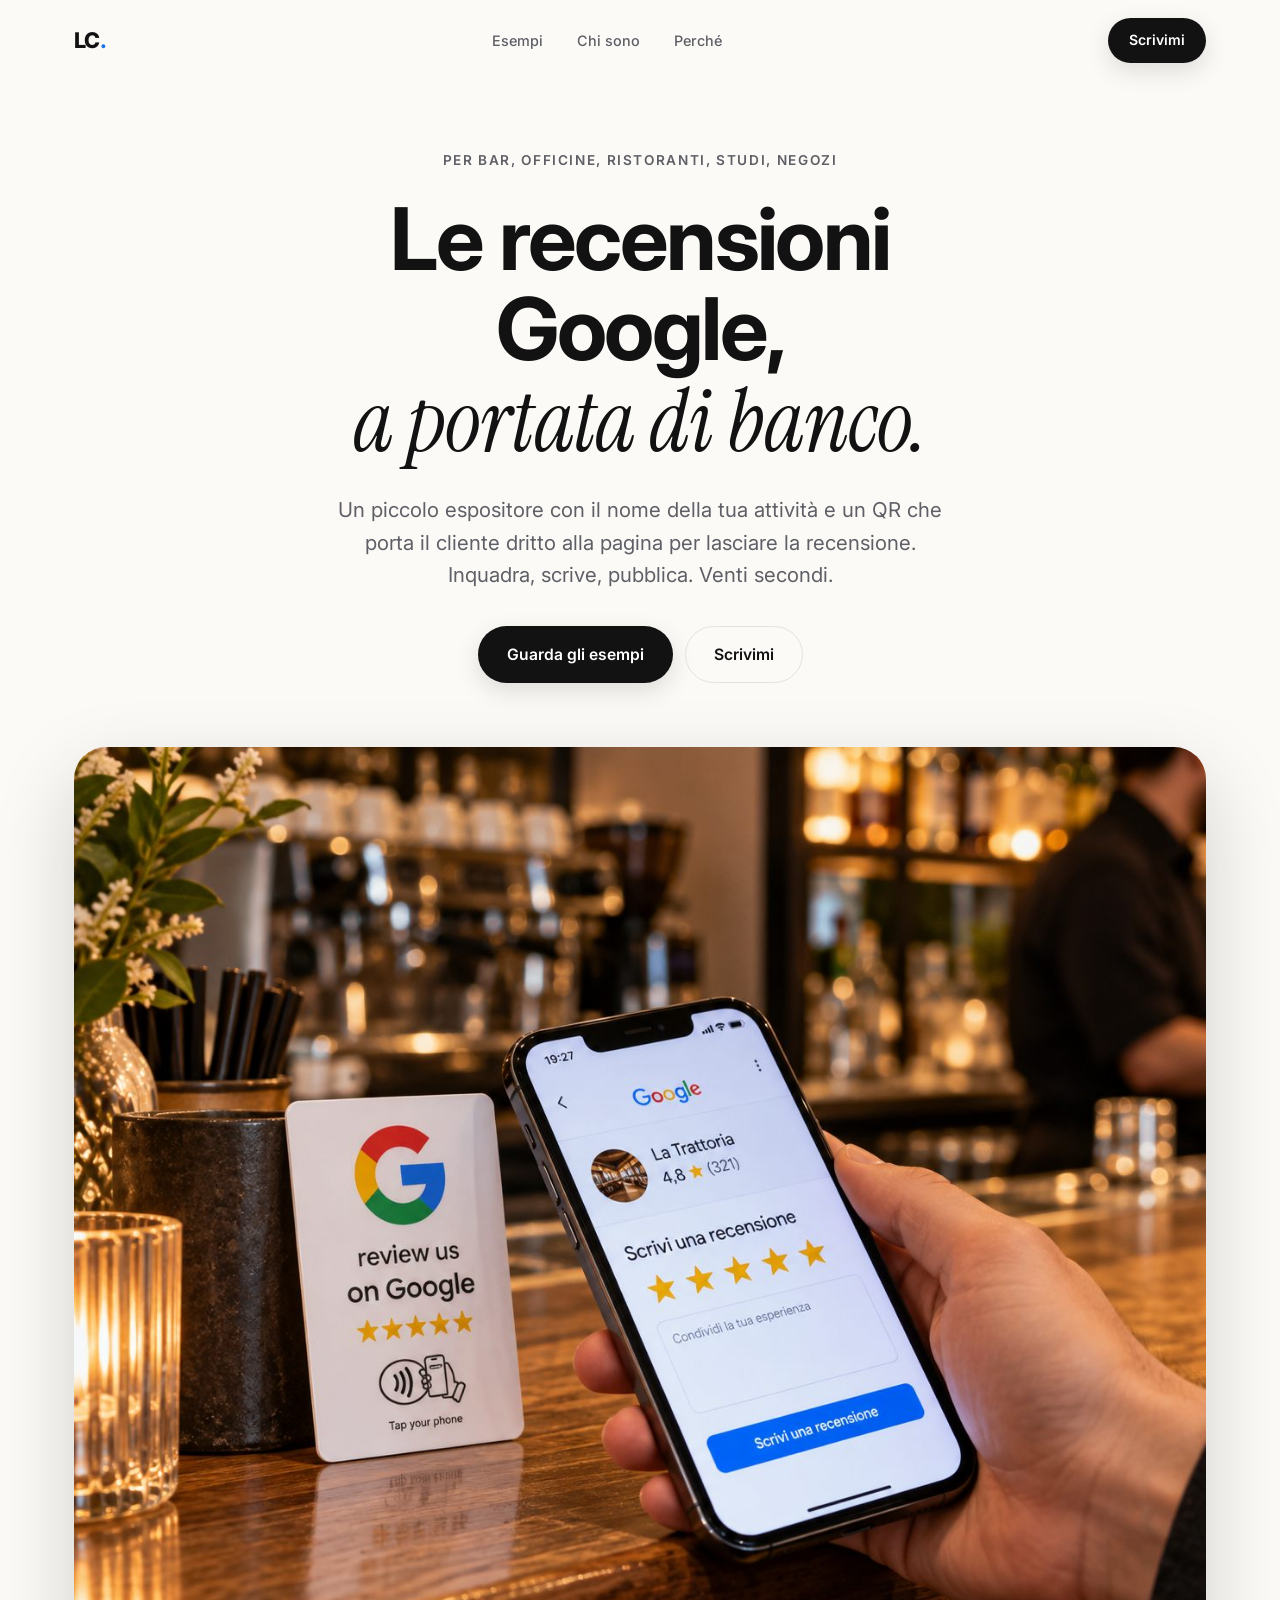
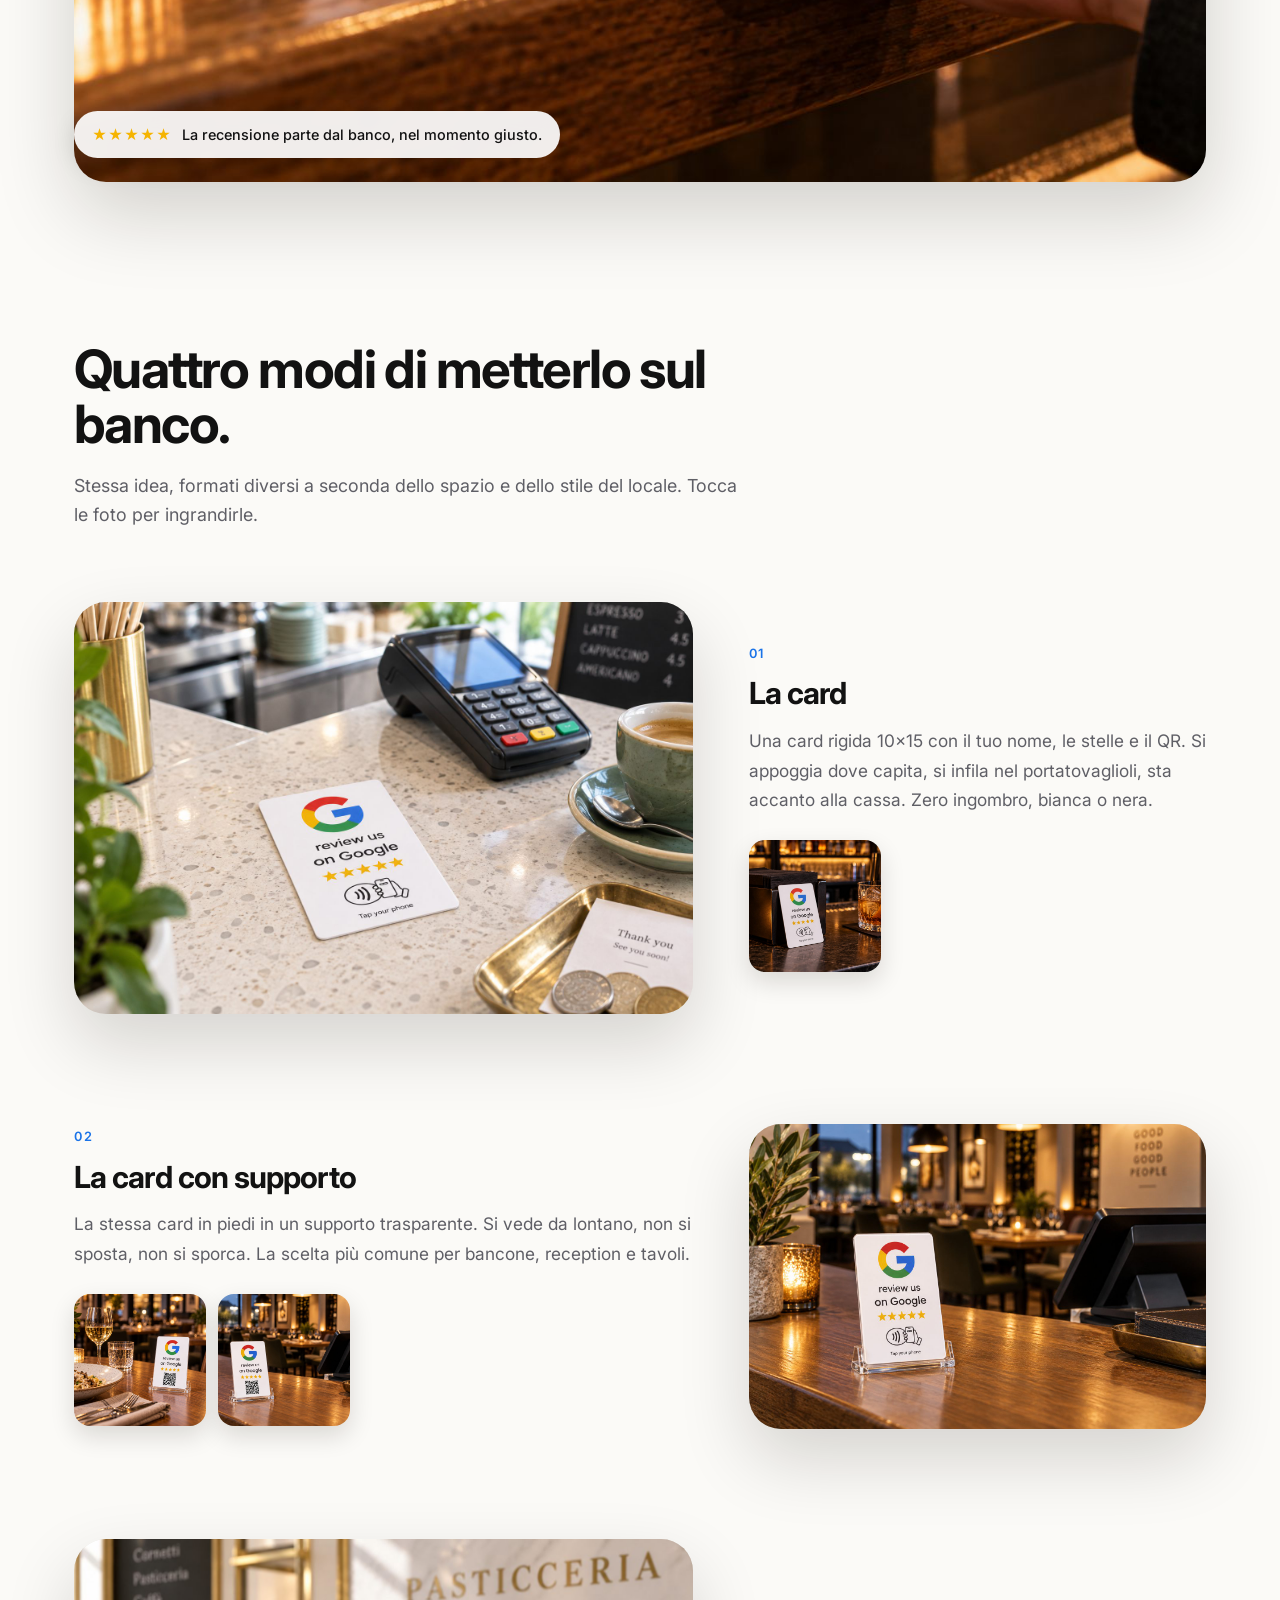
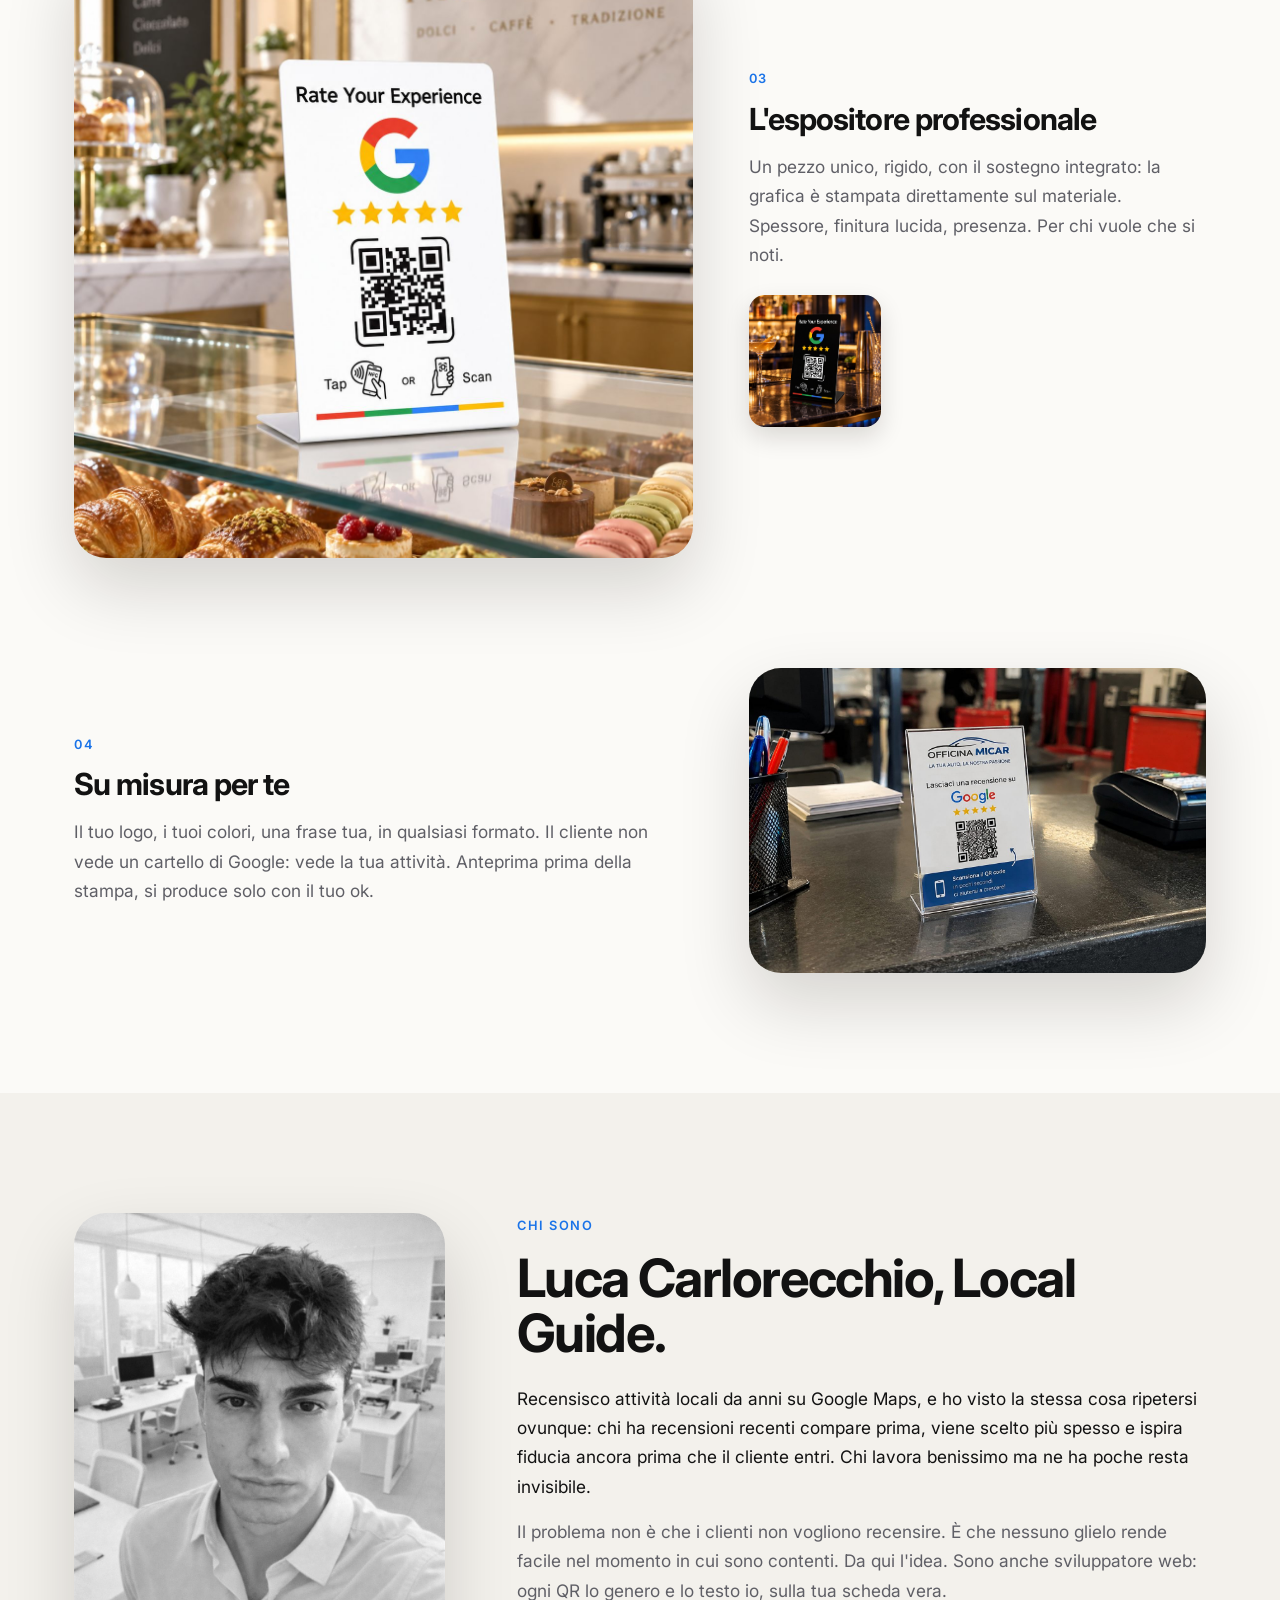
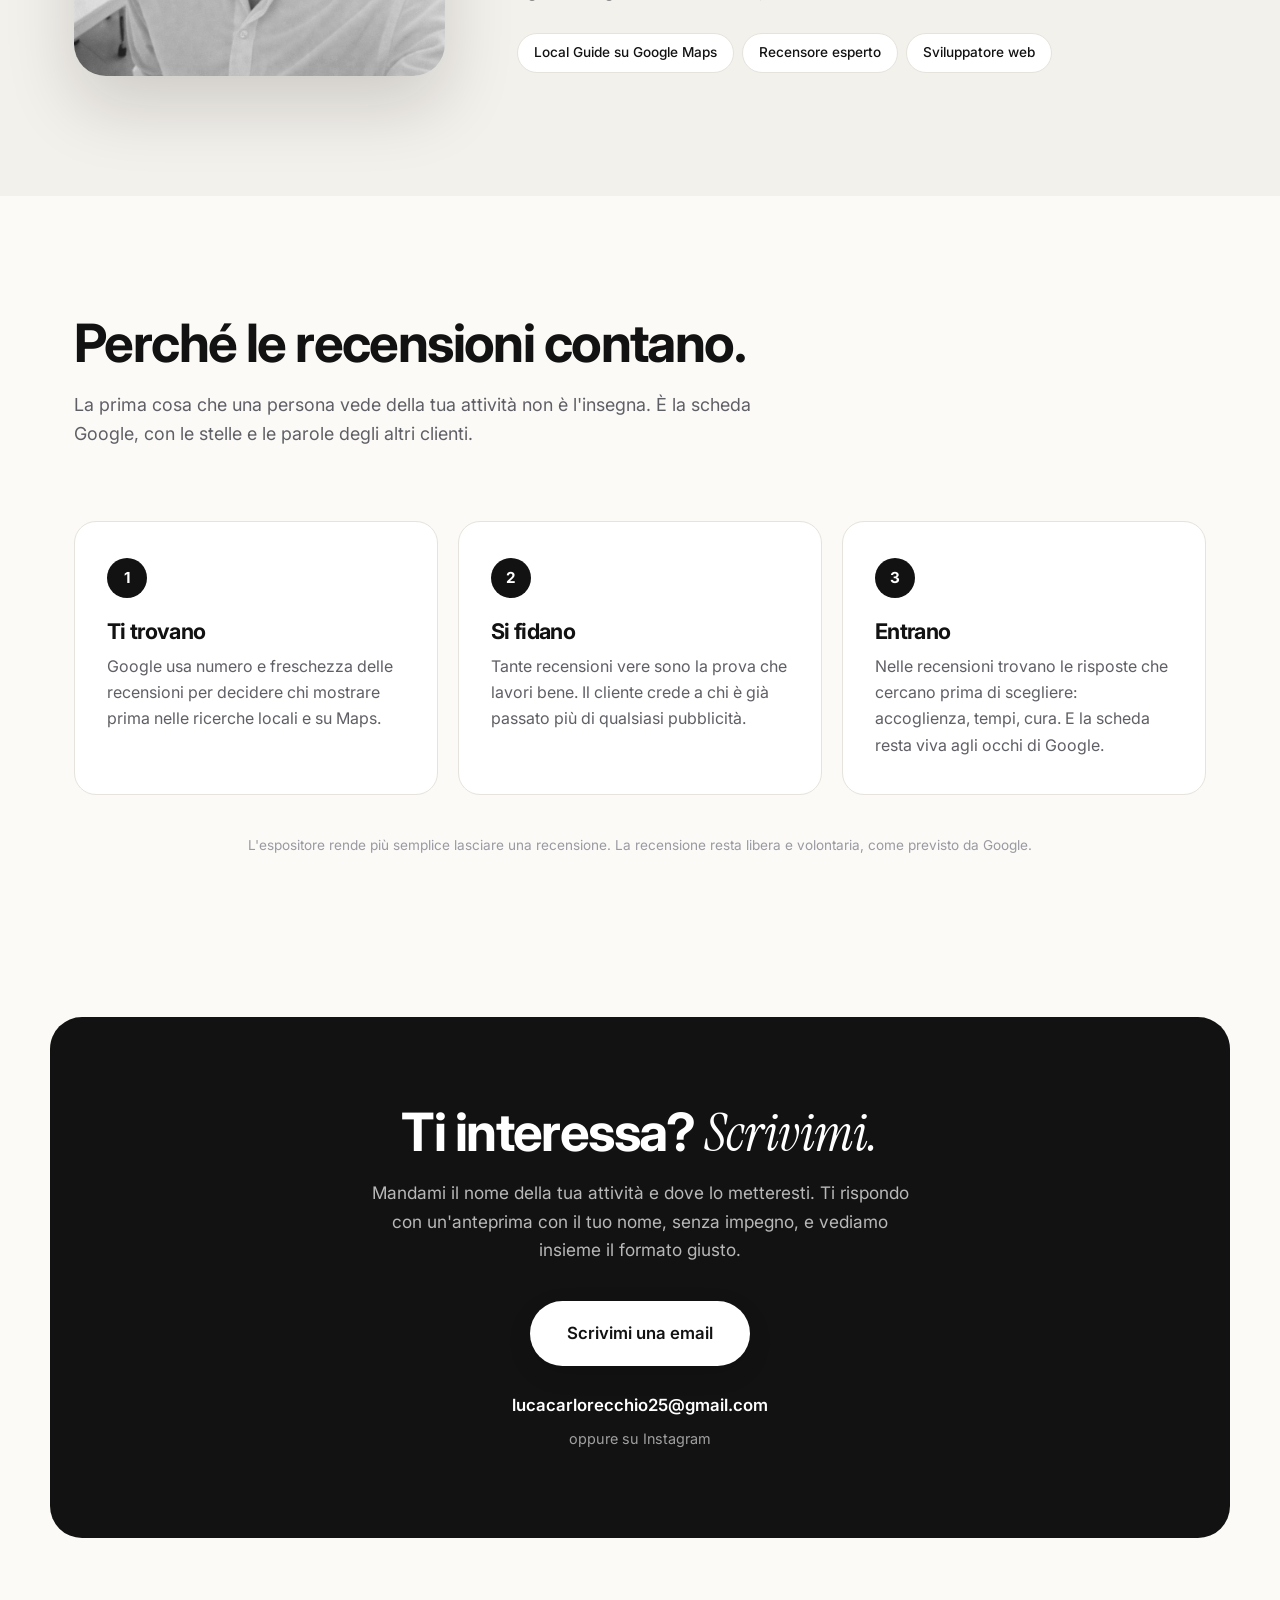
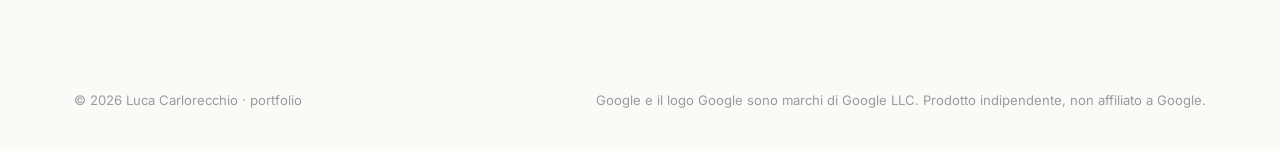
==== commit 0391549e: "Recensioni Google: tema chiaro, cinque blocchi, esempi subito dopo l'hero Restyling completo: fondo " ====
--- a/kit-recensioni-google/index.html
+++ b/kit-recensioni-google/index.html
@@ -6,303 +6,189 @@
     <title>Recensioni Google per la tua attività | Luca Carlorecchio</title>
     <meta name="description" content="Card e espositori da banco con QR code che portano il cliente direttamente alla pagina recensioni Google della tua attività. Un'idea di Luca Carlorecchio, Local Guide.">
     <meta name="robots" content="noindex, nofollow">
-    <meta name="theme-color" content="#0a0a0b">
+    <meta name="theme-color" content="#fbfaf7">
     <link rel="icon" href="../favicon.ico" sizes="32x32">
     <link rel="icon" type="image/png" sizes="32x32" href="../assets/favicon-32.png">
     <link rel="apple-touch-icon" href="../assets/apple-touch-icon.png">
     <link rel="preconnect" href="https://fonts.googleapis.com">
     <link rel="preconnect" href="https://fonts.gstatic.com" crossorigin>
-    <link href="https://fonts.googleapis.com/css2?family=Inter:wght@300;400;500;600;700;800;900&family=JetBrains+Mono:wght@400;500;600&display=swap" rel="stylesheet">
+    <link href="https://fonts.googleapis.com/css2?family=Inter:wght@400;500;600;700;800&family=Instrument+Serif:ital@0;1&display=swap" rel="stylesheet">
     <link rel="stylesheet" href="kit.css">
 </head>
 <body>
 
     <nav class="nav" id="nav">
-        <div class="nav-container">
-            <a href="../" class="nav-logo">LC<span class="accent">.</span></a>
-            <ul class="nav-menu">
-                <li><a href="#chi-sono" class="nav-link">Chi sono</a></li>
-                <li><a href="#perche" class="nav-link">Perché le recensioni</a></li>
-                <li><a href="#come-funziona" class="nav-link">Come funziona</a></li>
-                <li><a href="#esempi" class="nav-link">Esempi</a></li>
-                <li><a href="#contatti" class="nav-link nav-link--cta">Scrivimi</a></li>
+        <div class="wrap nav-inner">
+            <a href="../" class="logo">LC<span>.</span></a>
+            <ul class="menu">
+                <li><a href="#esempi">Esempi</a></li>
+                <li><a href="#chi-sono">Chi sono</a></li>
+                <li><a href="#perche">Perché</a></li>
             </ul>
+            <a href="#contatti" class="btn btn--dark btn--sm">Scrivimi</a>
         </div>
     </nav>
 
-    <!-- Hero -->
-    <section class="hero" id="hero">
-        <div class="hero-bg">
-            <div class="hero-grid"></div>
-            <div class="hero-glow hero-glow--1"></div>
-            <div class="hero-glow hero-glow--2"></div>
+    <!-- 1. Hero -->
+    <header class="hero">
+        <div class="wrap hero-text">
+            <p class="eyebrow" data-animate>Per bar, officine, ristoranti, studi, negozi</p>
+            <h1 data-animate data-delay="80">Le recensioni Google,<br><em>a portata di banco.</em></h1>
+            <p class="lead" data-animate data-delay="160">Un piccolo espositore con il nome della tua attività e un QR che porta il cliente dritto alla pagina per lasciare la recensione. Inquadra, scrive, pubblica. Venti secondi.</p>
+            <div class="hero-actions" data-animate data-delay="240">
+                <a href="#esempi" class="btn btn--dark">Guarda gli esempi</a>
+                <a href="#contatti" class="btn btn--light">Scrivimi</a>
+            </div>
         </div>
-        <div class="container hero-inner">
-            <div class="hero-copy">
-                <div class="hero-badge" data-animate="fade-up">
-                    <span class="pulse-dot"></span>
-                    Un'idea di un Local Guide, per le attività locali
+        <figure class="wrap hero-photo" data-animate data-delay="200">
+            <img src="img/bancone-telefono.jpg" alt="Card recensioni Google sul bancone di un bar, un cliente inquadra il QR con il telefono" width="1312" height="1199" data-lightbox fetchpriority="high">
+            <figcaption><span class="stars">★★★★★</span> La recensione parte dal banco, nel momento giusto.</figcaption>
+        </figure>
+    </header>
+
+    <!-- 2. Esempi -->
+    <section class="section" id="esempi">
+        <div class="wrap">
+            <div class="head" data-animate>
+                <h2>Quattro modi di metterlo sul banco.</h2>
+                <p>Stessa idea, formati diversi a seconda dello spazio e dello stile del locale. Tocca le foto per ingrandirle.</p>
+            </div>
+
+            <article class="format" data-animate>
+                <figure class="format-photo">
+                    <img src="img/bancone-bar-front.jpg" alt="Card recensioni Google appoggiata sul bancone di un bar accanto al POS" width="1536" height="1024" data-lightbox loading="lazy">
+                </figure>
+                <div class="format-text">
+                    <span class="num">01</span>
+                    <h3>La card</h3>
+                    <p>Una card rigida 10×15 con il tuo nome, le stelle e il QR. Si appoggia dove capita, si infila nel portatovaglioli, sta accanto alla cassa. Zero ingombro, bianca o nera.</p>
+                    <div class="thumbs">
+                        <img src="img/bancone-bar-front-verticale.jpg" alt="Card recensioni Google appoggiata al portatovaglioli di un cocktail bar" width="1536" height="1024" data-lightbox loading="lazy">
+                    </div>
                 </div>
-                <h1 class="hero-title" data-animate="fade-up" data-delay="100">
-                    Le recensioni Google<br>
-                    <span class="hero-title--grad">a portata di banco.</span>
-                </h1>
-                <p class="hero-description" data-animate="fade-up" data-delay="200">
-                    Un piccolo espositore con il nome della tua attività e un QR code che porta il cliente <em>direttamente</em> alla pagina per lasciare la recensione. Nessuna ricerca, nessun passaggio in più: inquadra e scrive.
-                </p>
-                <div class="hero-actions" data-animate="fade-up" data-delay="300">
-                    <a href="#esempi" class="btn btn--primary">
-                        Guarda gli esempi
-                        <svg width="18" height="18" viewBox="0 0 24 24" fill="none" stroke="currentColor" stroke-width="2" stroke-linecap="round" stroke-linejoin="round"><line x1="5" y1="12" x2="19" y2="12"></line><polyline points="12 5 19 12 12 19"></polyline></svg>
-                    </a>
-                    <a href="#chi-sono" class="btn btn--ghost">Chi c'è dietro</a>
+            </article>
+
+            <article class="format format--flip" data-animate>
+                <figure class="format-photo">
+                    <img src="img/bancone-front-sostegno.jpg" alt="Card recensioni Google in supporto di plexiglass sul bancone di un ristorante" width="1536" height="1024" data-lightbox loading="lazy">
+                </figure>
+                <div class="format-text">
+                    <span class="num">02</span>
+                    <h3>La card con supporto</h3>
+                    <p>La stessa card in piedi in un supporto trasparente. Si vede da lontano, non si sposta, non si sporca. La scelta più comune per bancone, reception e tavoli.</p>
+                    <div class="thumbs">
+                        <img src="img/tavolo-front-sostegno.jpg" alt="Card recensioni Google con supporto sul tavolo di un ristorante" width="1536" height="1024" data-lightbox loading="lazy">
+                        <img src="img/bancone-back-sostegno.jpg" alt="Card recensioni Google con QR in supporto trasparente" width="1536" height="1024" data-lightbox loading="lazy">
+                    </div>
                 </div>
-            </div>
-            <figure class="hero-visual" data-animate="fade-up" data-delay="200">
-                <img src="img/bancone-telefono.jpg" alt="Card recensioni Google sul bancone di un bar, un cliente inquadra il QR con il telefono" width="1312" height="1199" data-lightbox>
-                <figcaption class="hero-float">
-                    <span class="stars">★★★★★</span>
-                    <span>Recensione lasciata in venti secondi</span>
-                </figcaption>
-            </figure>
+            </article>
+
+            <article class="format" data-animate>
+                <figure class="format-photo format-photo--square">
+                    <img src="img/bancone-pasticceria-premium.jpg" alt="Espositore professionale bianco con sostegno integrato sul banco di una pasticceria" width="1254" height="1254" data-lightbox loading="lazy">
+                </figure>
+                <div class="format-text">
+                    <span class="num">03</span>
+                    <h3>L'espositore professionale</h3>
+                    <p>Un pezzo unico, rigido, con il sostegno integrato: la grafica è stampata direttamente sul materiale. Spessore, finitura lucida, presenza. Per chi vuole che si noti.</p>
+                    <div class="thumbs">
+                        <img src="img/cocktail-bar-premium-nero.jpg" alt="Espositore professionale nero con sostegno integrato sul bancone di un cocktail bar" width="1254" height="1254" data-lightbox loading="lazy">
+                    </div>
+                </div>
+            </article>
+
+            <article class="format format--flip" data-animate>
+                <figure class="format-photo">
+                    <img src="img/officina.jpg" alt="Espositore personalizzato Officina Micar con logo, colori aziendali e QR code, sul banco di un'officina" width="1448" height="1086" data-lightbox loading="lazy">
+                </figure>
+                <div class="format-text">
+                    <span class="num">04</span>
+                    <h3>Su misura per te</h3>
+                    <p>Il tuo logo, i tuoi colori, una frase tua, in qualsiasi formato. Il cliente non vede un cartello di Google: vede la tua attività. Anteprima prima della stampa, si produce solo con il tuo ok.</p>
+                </div>
+            </article>
         </div>
     </section>
 
-    <!-- Chi sono -->
-    <section class="section about" id="chi-sono">
-        <div class="container about-inner">
-            <figure class="about-photo" data-animate="fade-up">
+    <!-- 3. Chi sono -->
+    <section class="section section--tint" id="chi-sono">
+        <div class="wrap about">
+            <figure class="about-photo" data-animate>
                 <img src="img/luca.jpg" alt="Luca Carlorecchio" width="900" height="1350">
-                <figcaption>
-                    <strong>Luca Carlorecchio</strong>
-                    <span>Local Guide · Sviluppatore web</span>
-                </figcaption>
             </figure>
-            <div class="about-copy">
-                <span class="section-tag" data-animate="fade-up">Chi sono</span>
-                <h2 class="section-title" data-animate="fade-up" data-delay="100">Recensisco attività da anni. Ho visto cosa cambia quando le recensioni arrivano.</h2>
-                <div class="about-text" data-animate="fade-up" data-delay="200">
-                    <p>Sono Luca, Local Guide su Google Maps e sviluppatore web. Da anni scrivo recensioni di attività locali: bar, officine, ristoranti, studi, negozi. Non per abitudine, ma perché so quanto contano per chi le riceve.</p>
-                    <p>Nel tempo ho notato una cosa che si ripete sempre. Le attività con recensioni recenti e numerose compaiono prima nelle ricerche, vengono scelte più spesso e trasmettono fiducia ancora prima che il cliente entri. Quelle che lavorano benissimo ma hanno poche recensioni restano invisibili, anche se meritano di più.</p>
-                    <p>Il problema non è che i clienti non vogliono recensire. È che nel momento in cui sono contenti nessuno glielo rende facile. Da qui l'idea: un espositore da banco che elimina ogni passaggio tra il cliente soddisfatto e la sua recensione.</p>
-                </div>
-                <ul class="about-facts" data-animate="fade-up" data-delay="300">
-                    <li>
-                        <span class="fact-ico">
-                            <svg width="20" height="20" viewBox="0 0 24 24" fill="none" stroke="currentColor" stroke-width="2" stroke-linecap="round" stroke-linejoin="round"><path d="M21 10c0 7-9 13-9 13s-9-6-9-13a9 9 0 0 1 18 0z"/><circle cx="12" cy="10" r="3"/></svg>
-                        </span>
-                        <span><strong>Local Guide</strong> attivo su Google Maps</span>
-                    </li>
-                    <li>
-                        <span class="fact-ico">
-                            <svg width="20" height="20" viewBox="0 0 24 24" fill="none" stroke="currentColor" stroke-width="2" stroke-linecap="round" stroke-linejoin="round"><polygon points="12 2 15.09 8.26 22 9.27 17 14.14 18.18 21.02 12 17.77 5.82 21.02 7 14.14 2 9.27 8.91 8.26 12 2"/></svg>
-                        </span>
-                        <span><strong>Recensore esperto</strong>, so cosa leggono i clienti prima di scegliere</span>
-                    </li>
-                    <li>
-                        <span class="fact-ico">
-                            <svg width="20" height="20" viewBox="0 0 24 24" fill="none" stroke="currentColor" stroke-width="2" stroke-linecap="round" stroke-linejoin="round"><polyline points="16 18 22 12 16 6"/><polyline points="8 6 2 12 8 18"/></svg>
-                        </span>
-                        <span><strong>Sviluppatore web</strong>, ogni QR è generato e testato da me</span>
-                    </li>
+            <div class="about-text" data-animate data-delay="100">
+                <span class="num">Chi sono</span>
+                <h2>Luca Carlorecchio, Local Guide.</h2>
+                <p>Recensisco attività locali da anni su Google Maps, e ho visto la stessa cosa ripetersi ovunque: chi ha recensioni recenti compare prima, viene scelto più spesso e ispira fiducia ancora prima che il cliente entri. Chi lavora benissimo ma ne ha poche resta invisibile.</p>
+                <p>Il problema non è che i clienti non vogliono recensire. È che nessuno glielo rende facile nel momento in cui sono contenti. Da qui l'idea. Sono anche sviluppatore web: ogni QR lo genero e lo testo io, sulla tua scheda vera.</p>
+                <ul class="tags">
+                    <li>Local Guide su Google Maps</li>
+                    <li>Recensore esperto</li>
+                    <li>Sviluppatore web</li>
                 </ul>
             </div>
         </div>
     </section>
 
-    <!-- Perché le recensioni contano -->
-    <section class="section why" id="perche">
-        <div class="container">
-            <div class="section-header center" data-animate="fade-up">
-                <span class="section-tag">Perché le recensioni contano</span>
-                <h2 class="section-title">Non sono un dettaglio. Sono la vetrina.</h2>
-                <p class="section-desc">Oggi la prima cosa che una persona vede della tua attività non è l'insegna: è la scheda Google, con le stelle e i commenti degli altri clienti.</p>
+    <!-- 4. Perché -->
+    <section class="section" id="perche">
+        <div class="wrap">
+            <div class="head" data-animate>
+                <h2>Perché le recensioni contano.</h2>
+                <p>La prima cosa che una persona vede della tua attività non è l'insegna. È la scheda Google, con le stelle e le parole degli altri clienti.</p>
             </div>
-            <div class="why-grid">
-                <article class="why-card" data-animate="fade-up">
-                    <span class="why-ico">
-                        <svg width="24" height="24" viewBox="0 0 24 24" fill="none" stroke="currentColor" stroke-width="2" stroke-linecap="round" stroke-linejoin="round"><circle cx="11" cy="11" r="8"/><line x1="21" y1="21" x2="16.65" y2="16.65"/></svg>
-                    </span>
-                    <h3>Visibilità e posizionamento</h3>
-                    <p>Google usa numero, frequenza e qualità delle recensioni per decidere chi mostrare per primo nelle ricerche locali e su Maps. Più recensioni recenti, più occasioni di essere trovati.</p>
-                </article>
-                <article class="why-card" data-animate="fade-up" data-delay="100">
-                    <span class="why-ico">
-                        <svg width="24" height="24" viewBox="0 0 24 24" fill="none" stroke="currentColor" stroke-width="2" stroke-linecap="round" stroke-linejoin="round"><path d="M12 22s8-4 8-10V5l-8-3-8 3v7c0 6 8 10 8 10z"/></svg>
-                    </span>
-                    <h3>Credibilità e fiducia</h3>
-                    <p>Una scheda con tante recensioni vere è la prova che l'attività esiste, lavora e soddisfa. Il cliente si fida di chi è già passato prima di lui più di qualsiasi pubblicità.</p>
-                </article>
-                <article class="why-card" data-animate="fade-up" data-delay="200">
-                    <span class="why-ico">
-                        <svg width="24" height="24" viewBox="0 0 24 24" fill="none" stroke="currentColor" stroke-width="2" stroke-linecap="round" stroke-linejoin="round"><path d="M21 15a2 2 0 0 1-2 2H7l-4 4V5a2 2 0 0 1 2-2h14a2 2 0 0 1 2 2z"/></svg>
-                    </span>
-                    <h3>Informazioni per chi deve scegliere</h3>
-                    <p>Nelle recensioni i clienti raccontano quello che nessuna scheda dice: come si viene accolti, i tempi, la cura. Sono le risposte alle domande che la gente si fa prima di entrare.</p>
-                </article>
-                <article class="why-card" data-animate="fade-up" data-delay="300">
-                    <span class="why-ico">
-                        <svg width="24" height="24" viewBox="0 0 24 24" fill="none" stroke="currentColor" stroke-width="2" stroke-linecap="round" stroke-linejoin="round"><polyline points="23 6 13.5 15.5 8.5 10.5 1 18"/><polyline points="17 6 23 6 23 12"/></svg>
-                    </span>
-                    <h3>Indicizzazione continua</h3>
-                    <p>Ogni recensione è contenuto nuovo sulla tua scheda, con parole che i clienti usano davvero. È il modo più naturale per tenerla viva agli occhi di Google, senza fare nulla.</p>
-                </article>
+            <div class="why" data-animate data-delay="100">
+                <div class="why-item">
+                    <span class="why-num">1</span>
+                    <h3>Ti trovano</h3>
+                    <p>Google usa numero e freschezza delle recensioni per decidere chi mostrare prima nelle ricerche locali e su Maps.</p>
+                </div>
+                <div class="why-item">
+                    <span class="why-num">2</span>
+                    <h3>Si fidano</h3>
+                    <p>Tante recensioni vere sono la prova che lavori bene. Il cliente crede a chi è già passato più di qualsiasi pubblicità.</p>
+                </div>
+                <div class="why-item">
+                    <span class="why-num">3</span>
+                    <h3>Entrano</h3>
+                    <p>Nelle recensioni trovano le risposte che cercano prima di scegliere: accoglienza, tempi, cura. E la scheda resta viva agli occhi di Google.</p>
+                </div>
             </div>
+            <p class="fine" data-animate data-delay="150">L'espositore rende più semplice lasciare una recensione. La recensione resta libera e volontaria, come previsto da Google.</p>
         </div>
     </section>
 
-    <!-- Come funziona -->
-    <section class="section how" id="come-funziona">
-        <div class="container">
-            <div class="section-header center" data-animate="fade-up">
-                <span class="section-tag">Come funziona</span>
-                <h2 class="section-title">Tre secondi, zero spiegazioni</h2>
-                <p class="section-desc">Il cliente contento vorrebbe anche lasciare una recensione. Non lo fa perché deve cercarti, aprire Maps, trovare il punto giusto. L'espositore elimina tutti i passaggi.</p>
-            </div>
-            <div class="steps">
-                <div class="step" data-animate="fade-up">
-                    <span class="step-num">01</span>
-                    <h3>È sul banco</h3>
-                    <p>Alla cassa, in reception, sul tavolo. Il cliente lo vede nel momento in cui è più contento: quando ha appena ricevuto il servizio.</p>
-                </div>
-                <div class="step" data-animate="fade-up" data-delay="100">
-                    <span class="step-num">02</span>
-                    <h3>Inquadra il QR</h3>
-                    <p>Qualsiasi telefono, senza app. Il QR punta alla pagina di recensione della tua scheda Google, non alla home di Maps.</p>
-                </div>
-                <div class="step" data-animate="fade-up" data-delay="200">
-                    <span class="step-num">03</span>
-                    <h3>Scrive e pubblica</h3>
-                    <p>Si apre subito il modulo con le stelle. Nessuna ricerca, nessun dubbio su quale sia la tua attività.</p>
-                </div>
-            </div>
-            <p class="how-note" data-animate="fade-up">L'espositore rende più semplice lasciare una recensione. La recensione resta libera e volontaria, come previsto da Google.</p>
-        </div>
-    </section>
-
-    <!-- Esempi -->
-    <section class="section examples" id="esempi">
-        <div class="container">
-            <div class="section-header center" data-animate="fade-up">
-                <span class="section-tag">Esempi</span>
-                <h2 class="section-title">Quattro modi di metterlo sul banco</h2>
-                <p class="section-desc">Stessa idea, formati diversi a seconda dello spazio e dello stile della tua attività. Clicca le foto per ingrandirle.</p>
-            </div>
-        </div>
-
-        <div class="container versions">
-            <article class="version" data-animate="fade-up">
-                <div class="version-media">
-                    <figure class="shot shot--main"><img src="img/bancone-bar-front.jpg" alt="Card recensioni Google appoggiata sul bancone di un bar accanto al POS" width="1536" height="1024" data-lightbox loading="lazy"></figure>
-                    <figure class="shot"><img src="img/bancone-bar-front-verticale.jpg" alt="Card recensioni Google appoggiata al portatovaglioli di un cocktail bar" width="1536" height="1024" data-lightbox loading="lazy"></figure>
-                </div>
-                <div class="version-copy">
-                    <span class="version-num">01</span>
-                    <h3>La card</h3>
-                    <p>Il formato base: una card rigida 10×15 cm con il nome dell'attività, il logo Google, le stelle e il QR. Si appoggia dove capita, si infila in un portatovaglioli, si attacca vicino alla cassa. Zero ingombro.</p>
-                    <ul class="version-list">
-                        <li>Cartoncino rigido plastificato, resiste a mani e caffè</li>
-                        <li>Bianca o nera, testi in italiano o inglese</li>
-                        <li>Perfetta per iniziare o per averne più di una in giro</li>
-                    </ul>
-                </div>
-            </article>
-
-            <article class="version version--reverse" data-animate="fade-up">
-                <div class="version-media">
-                    <figure class="shot shot--main"><img src="img/bancone-front-sostegno.jpg" alt="Card recensioni Google in supporto di plexiglass sul bancone di un ristorante" width="1536" height="1024" data-lightbox loading="lazy"></figure>
-                    <figure class="shot"><img src="img/tavolo-front-sostegno.jpg" alt="Card recensioni Google con supporto sul tavolo di un ristorante" width="1536" height="1024" data-lightbox loading="lazy"></figure>
-                    <figure class="shot"><img src="img/bancone-back-sostegno.jpg" alt="Card recensioni Google con QR in supporto trasparente" width="1536" height="1024" data-lightbox loading="lazy"></figure>
-                </div>
-                <div class="version-copy">
-                    <span class="version-num">02</span>
-                    <h3>La card con supporto</h3>
-                    <p>La stessa card, in piedi in un supporto trasparente. Si vede da lontano, non si sposta, non si sporca. È la scelta più comune per bancone, reception e tavoli.</p>
-                    <ul class="version-list">
-                        <li>Supporto in plexiglass trasparente, quasi invisibile</li>
-                        <li>Card intercambiabile: se cambi grafica cambi solo la card</li>
-                        <li>Arriva già montato, lo appoggi e basta</li>
-                    </ul>
-                </div>
-            </article>
-
-            <article class="version" data-animate="fade-up">
-                <div class="version-media">
-                    <figure class="shot shot--main"><img src="img/bancone-pasticceria-premium.jpg" alt="Espositore professionale bianco con sostegno integrato sul banco di una pasticceria" width="1254" height="1254" data-lightbox loading="lazy"></figure>
-                    <figure class="shot"><img src="img/cocktail-bar-premium-nero.jpg" alt="Espositore professionale nero con sostegno integrato sul bancone di un cocktail bar" width="1254" height="1254" data-lightbox loading="lazy"></figure>
-                </div>
-                <div class="version-copy">
-                    <span class="version-num">03</span>
-                    <h3>L'espositore professionale</h3>
-                    <p>Un pezzo unico, rigido, con il sostegno integrato: la grafica è stampata direttamente sul materiale, niente cartoncino. Spessore, finitura lucida, presenza sul banco. Per chi vuole che si noti.</p>
-                    <ul class="version-list">
-                        <li>Bianco o nero, a seconda dello stile del locale</li>
-                        <li>Stampa diretta su materiale rigido, si pulisce con un panno</li>
-                        <li>Il più adatto a locali curati: cocktail bar, pasticcerie, studi</li>
-                    </ul>
-                </div>
-            </article>
-
-            <article class="version version--reverse version--wide" data-animate="fade-up">
-                <div class="version-media">
-                    <figure class="shot shot--main"><img src="img/officina.jpg" alt="Espositore personalizzato Officina Micar con logo, colori aziendali e QR code, sul banco di un'officina" width="1448" height="1086" data-lightbox loading="lazy"></figure>
-                </div>
-                <div class="version-copy">
-                    <span class="version-num">04</span>
-                    <h3>Su misura per la tua attività</h3>
-                    <p>Il tuo logo, i tuoi colori, una frase tua. Qualsiasi formato tra quelli sopra, disegnato come se l'avesse fatto il tuo grafico. Il cliente non vede "un cartello di Google": vede te.</p>
-                    <ul class="version-list">
-                        <li>Logo e colori aziendali, testo scritto insieme a te</li>
-                        <li>Anteprima prima della stampa, si produce solo con il tuo ok</li>
-                        <li>QR reale della tua scheda, testato da me prima di stampare</li>
-                    </ul>
-                </div>
-            </article>
-        </div>
-    </section>
-
-    <!-- Contatti -->
+    <!-- 5. Contatti -->
     <section class="section contact" id="contatti">
-        <div class="container">
-            <div class="contact-box" data-animate="fade-up">
-                <span class="section-tag">Contatti</span>
-                <h2 class="section-title">Ti interessa? Scrivimi.</h2>
-                <p class="section-desc">Mandami il nome della tua attività e due righe su dove lo metteresti. Ti rispondo con un'anteprima con il tuo nome, senza impegno, e vediamo insieme il formato giusto.</p>
-                <a class="contact-mail" href="mailto:lucacarlorecchio25@gmail.com?subject=Recensioni%20Google%20per%20la%20mia%20attivit%C3%A0&body=Ciao%20Luca%2C%0A%0ANome%20attivit%C3%A0%3A%20%0ACitt%C3%A0%3A%20%0ADove%20lo%20metterei%3A%20%0A%0A">
-                    <svg width="22" height="22" viewBox="0 0 24 24" fill="none" stroke="currentColor" stroke-width="2" stroke-linecap="round" stroke-linejoin="round"><path d="M4 4h16c1.1 0 2 .9 2 2v12c0 1.1-.9 2-2 2H4c-1.1 0-2-.9-2-2V6c0-1.1.9-2 2-2z"/><polyline points="22,6 12,13 2,6"/></svg>
-                    lucacarlorecchio25@gmail.com
-                </a>
-                <div class="contact-actions">
-                    <a href="mailto:lucacarlorecchio25@gmail.com?subject=Recensioni%20Google%20per%20la%20mia%20attivit%C3%A0&body=Ciao%20Luca%2C%0A%0ANome%20attivit%C3%A0%3A%20%0ACitt%C3%A0%3A%20%0ADove%20lo%20metterei%3A%20%0A%0A" class="btn btn--primary btn--lg">
-                        Scrivimi una email
-                        <svg width="18" height="18" viewBox="0 0 24 24" fill="none" stroke="currentColor" stroke-width="2" stroke-linecap="round" stroke-linejoin="round"><line x1="5" y1="12" x2="19" y2="12"></line><polyline points="12 5 19 12 12 19"></polyline></svg>
-                    </a>
-                    <a href="https://www.instagram.com/luca_carlo__/" target="_blank" rel="noopener" class="btn btn--ghost btn--lg">Oppure su Instagram</a>
-                </div>
-            </div>
+        <div class="wrap contact-box" data-animate>
+            <h2>Ti interessa? <em>Scrivimi.</em></h2>
+            <p>Mandami il nome della tua attività e dove lo metteresti. Ti rispondo con un'anteprima con il tuo nome, senza impegno, e vediamo insieme il formato giusto.</p>
+            <a class="btn btn--dark btn--lg" href="mailto:lucacarlorecchio25@gmail.com?subject=Recensioni%20Google%20per%20la%20mia%20attivit%C3%A0&body=Ciao%20Luca%2C%0A%0ANome%20attivit%C3%A0%3A%20%0ACitt%C3%A0%3A%20%0ADove%20lo%20metterei%3A%20%0A%0A">Scrivimi una email</a>
+            <a class="mail" href="mailto:lucacarlorecchio25@gmail.com">lucacarlorecchio25@gmail.com</a>
+            <a class="ig" href="https://www.instagram.com/luca_carlo__/" target="_blank" rel="noopener">oppure su Instagram</a>
         </div>
     </section>
 
     <footer class="footer">
-        <div class="container footer-inner">
-            <span>© <span id="year"></span> Luca Carlorecchio · <a href="../">lucacarlorecchio</a></span>
-            <span class="footer-note">Google e il logo Google sono marchi di Google LLC. Prodotto indipendente, non affiliato a Google.</span>
+        <div class="wrap footer-inner">
+            <span>© <span id="year"></span> Luca Carlorecchio · <a href="../">portfolio</a></span>
+            <span>Google e il logo Google sono marchi di Google LLC. Prodotto indipendente, non affiliato a Google.</span>
         </div>
     </footer>
 
     <!-- Lightbox -->
     <div class="lightbox" id="lightbox" hidden>
         <div class="lightbox-backdrop" data-lb-close></div>
-        <button class="lightbox-btn lightbox-close" type="button" aria-label="Chiudi" data-lb-close>
+        <button class="lb-btn lb-close" type="button" aria-label="Chiudi" data-lb-close>
             <svg width="22" height="22" viewBox="0 0 24 24" fill="none" stroke="currentColor" stroke-width="2" stroke-linecap="round"><line x1="18" y1="6" x2="6" y2="18"></line><line x1="6" y1="6" x2="18" y2="18"></line></svg>
         </button>
-        <button class="lightbox-btn lightbox-prev" type="button" aria-label="Precedente" data-lb-prev>
+        <button class="lb-btn lb-prev" type="button" aria-label="Precedente" data-lb-prev>
             <svg width="22" height="22" viewBox="0 0 24 24" fill="none" stroke="currentColor" stroke-width="2" stroke-linecap="round" stroke-linejoin="round"><polyline points="15 18 9 12 15 6"></polyline></svg>
         </button>
-        <button class="lightbox-btn lightbox-next" type="button" aria-label="Successiva" data-lb-next>
+        <button class="lb-btn lb-next" type="button" aria-label="Successiva" data-lb-next>
             <svg width="22" height="22" viewBox="0 0 24 24" fill="none" stroke="currentColor" stroke-width="2" stroke-linecap="round" stroke-linejoin="round"><polyline points="9 18 15 12 9 6"></polyline></svg>
         </button>
-        <figure class="lightbox-figure">
+        <figure class="lb-figure">
             <img id="lightboxImg" src="" alt="">
             <figcaption id="lightboxCaption"></figcaption>
         </figure>
--- a/kit-recensioni-google/kit.css
+++ b/kit-recensioni-google/kit.css
@@ -1,221 +1,175 @@
 /* ============================================
-   RECENSIONI GOOGLE - pagina vetrina
-   Stessi token del portfolio (style.css)
+   RECENSIONI GOOGLE - vetrina, tema chiaro
    ============================================ */
 
 *, *::before, *::after { margin: 0; padding: 0; box-sizing: border-box; }
 
 :root {
-    --bg: #0a0a0b;
-    --bg-elevated: #111113;
-    --bg-card: #16161a;
-    --bg-card-hover: #1c1c21;
-    --surface: #1e1e23;
-    --border: rgba(255, 255, 255, 0.06);
-    --border-hover: rgba(255, 255, 255, 0.12);
-    --text-primary: #f0f0f2;
-    --text-secondary: #8b8b97;
-    --text-tertiary: #56565f;
-    --accent: #6c63ff;
-    --accent-light: #8b83ff;
-    --accent-glow: rgba(108, 99, 255, 0.15);
-    --accent-glow-strong: rgba(108, 99, 255, 0.3);
-    --gradient-accent: linear-gradient(135deg, #6c63ff 0%, #b065ff 100%);
-    --green: #34d399;
-    --font-primary: 'Inter', -apple-system, BlinkMacSystemFont, sans-serif;
-    --font-mono: 'JetBrains Mono', monospace;
-    --radius-sm: 8px;
-    --radius-md: 12px;
-    --radius-lg: 20px;
-    --radius-xl: 28px;
-    --transition: 0.3s cubic-bezier(0.4, 0, 0.2, 1);
-    --transition-slow: 0.6s cubic-bezier(0.4, 0, 0.2, 1);
+    --bg: #fbfaf7;
+    --bg-tint: #f3f1ec;
+    --card: #ffffff;
+    --ink: #121212;
+    --ink-2: #5f5f66;
+    --ink-3: #9a9aa2;
+    --line: #e6e3dc;
+    --blue: #1a73e8;
+    --star: #f5b400;
+    --font: 'Inter', -apple-system, BlinkMacSystemFont, sans-serif;
+    --serif: 'Instrument Serif', Georgia, serif;
+    --r: 22px;
+    --r-lg: 32px;
+    --ease: cubic-bezier(0.4, 0, 0.2, 1);
 }
 
 html { scroll-behavior: smooth; -webkit-font-smoothing: antialiased; }
-body { font-family: var(--font-primary); background: var(--bg); color: var(--text-primary); line-height: 1.6; overflow-x: hidden; }
-a { text-decoration: none; color: inherit; }
-img { max-width: 100%; display: block; height: auto; }
-button { font-family: inherit; }
+body { font-family: var(--font); background: var(--bg); color: var(--ink); line-height: 1.6; overflow-x: hidden; }
+a { color: inherit; text-decoration: none; }
+img { max-width: 100%; height: auto; display: block; }
 [hidden] { display: none !important; }
+img[data-lightbox] { cursor: zoom-in; }
 
-.container { width: 100%; max-width: 1200px; margin: 0 auto; padding: 0 24px; }
-.accent { color: var(--accent); }
+.wrap { width: 100%; max-width: 1180px; margin: 0 auto; padding-inline: 24px; }
 
-/* === Nav === */
-.nav { position: fixed; top: 0; left: 0; right: 0; z-index: 1000; padding: 20px 0; transition: var(--transition); }
-.nav.scrolled { padding: 12px 0; background: rgba(10, 10, 11, 0.85); backdrop-filter: blur(20px); border-bottom: 1px solid var(--border); }
-.nav-container { max-width: 1200px; margin: 0 auto; padding: 0 24px; display: flex; align-items: center; justify-content: space-between; }
-.nav-logo { font-size: 1.5rem; font-weight: 800; letter-spacing: -0.02em; }
-.nav-menu { display: flex; align-items: center; gap: 4px; list-style: none; }
-.nav-link { display: inline-block; padding: 8px 14px; font-size: 0.85rem; font-weight: 500; color: var(--text-secondary); border-radius: var(--radius-sm); transition: var(--transition); }
-.nav-link:hover { color: var(--text-primary); background: rgba(255,255,255,0.04); }
-.nav-link--cta { color: #fff; background: var(--accent); margin-left: 8px; }
-.nav-link--cta:hover { background: var(--accent-light); }
-@media (max-width: 900px) { .nav-menu li:not(:last-child) { display: none; } }
-
-/* === Buttons === */
-.btn { display: inline-flex; align-items: center; justify-content: center; gap: 10px; padding: 14px 32px; font-size: 0.95rem; font-weight: 600; border-radius: var(--radius-xl); transition: var(--transition); cursor: pointer; border: none; white-space: nowrap; }
-.btn--primary { background: var(--gradient-accent); color: #fff; box-shadow: 0 4px 24px var(--accent-glow); }
-.btn--primary:hover { transform: translateY(-2px); box-shadow: 0 8px 32px var(--accent-glow-strong); }
-.btn--primary svg { transition: var(--transition); }
-.btn--primary:hover svg { transform: translateX(4px); }
-.btn--ghost { background: transparent; color: var(--text-secondary); border: 1px solid var(--border); }
-.btn--ghost:hover { color: var(--text-primary); border-color: var(--border-hover); background: rgba(255,255,255,0.03); }
-.btn--lg { padding: 18px 40px; font-size: 1.05rem; }
-
-/* === Sections === */
-.section { padding: 110px 0; }
-.section-header { margin-bottom: 56px; }
-.section-header.center { text-align: center; }
-.section-header.center .section-desc { margin-left: auto; margin-right: auto; }
-.section-tag { display: inline-block; font-family: var(--font-mono); font-size: 0.8rem; font-weight: 500; color: var(--accent); letter-spacing: 0.1em; text-transform: uppercase; margin-bottom: 18px; }
-.section-title { font-size: clamp(2rem, 4.6vw, 3.2rem); font-weight: 800; line-height: 1.1; letter-spacing: -0.03em; }
-.section-desc { font-size: 1.08rem; color: var(--text-secondary); max-width: 600px; margin-top: 16px; line-height: 1.7; }
+/* === Tipografia === */
+h1, h2, h3 { letter-spacing: -0.03em; line-height: 1.05; font-weight: 700; }
+h1 { font-size: clamp(2.6rem, 7vw, 5.4rem); }
+h1 em, h2 em { font-family: var(--serif); font-style: italic; font-weight: 400; letter-spacing: -0.01em; }
+h2 { font-size: clamp(2rem, 4.4vw, 3.3rem); }
+h3 { font-size: clamp(1.4rem, 2.4vw, 1.9rem); }
+.eyebrow { font-size: 0.85rem; font-weight: 600; color: var(--ink-2); text-transform: uppercase; letter-spacing: 0.12em; margin-bottom: 22px; }
+.lead { font-size: clamp(1.1rem, 1.6vw, 1.3rem); color: var(--ink-2); max-width: 640px; line-height: 1.6; }
+.num { display: block; font-size: 0.8rem; font-weight: 600; letter-spacing: 0.12em; text-transform: uppercase; color: var(--blue); margin-bottom: 14px; }
+.fine { font-size: 0.85rem; color: var(--ink-3); text-align: center; margin-top: 40px; }
 
 /* === Animazioni === */
-[data-animate] { opacity: 0; transform: translateY(24px); transition: opacity 0.7s cubic-bezier(0.4,0,0.2,1), transform 0.7s cubic-bezier(0.4,0,0.2,1); }
+[data-animate] { opacity: 0; transform: translateY(20px); transition: opacity 0.7s var(--ease), transform 0.7s var(--ease); }
 [data-animate].visible { opacity: 1; transform: none; }
 @media (prefers-reduced-motion: reduce) { [data-animate] { opacity: 1; transform: none; transition: none; } }
 
-/* === Foto cliccabili === */
-img[data-lightbox] { cursor: zoom-in; }
+/* === Bottoni === */
+.btn { display: inline-flex; align-items: center; justify-content: center; gap: 8px; padding: 15px 28px; border-radius: 100px; font-weight: 600; font-size: 0.98rem; transition: transform 0.25s var(--ease), background 0.25s var(--ease), box-shadow 0.25s var(--ease); white-space: nowrap; border: 1px solid transparent; }
+.btn:hover { transform: translateY(-2px); }
+.btn--dark { background: var(--ink); color: #fff; box-shadow: 0 8px 24px rgba(0,0,0,0.12); }
+.btn--dark:hover { background: #000; box-shadow: 0 12px 32px rgba(0,0,0,0.18); }
+.btn--light { background: transparent; color: var(--ink); border-color: var(--line); }
+.btn--light:hover { border-color: var(--ink); }
+.btn--sm { padding: 10px 20px; font-size: 0.88rem; }
+.btn--lg { padding: 18px 36px; font-size: 1.05rem; }
+
+/* === Nav === */
+.nav { position: fixed; top: 0; left: 0; right: 0; z-index: 100; padding: 18px 0; transition: padding 0.3s var(--ease), background 0.3s var(--ease), box-shadow 0.3s var(--ease); }
+.nav.scrolled { padding: 10px 0; background: rgba(251,250,247,0.85); backdrop-filter: blur(16px); box-shadow: 0 1px 0 var(--line); }
+.nav-inner { display: flex; align-items: center; justify-content: space-between; gap: 24px; }
+.logo { font-weight: 800; font-size: 1.35rem; letter-spacing: -0.03em; }
+.logo span { color: var(--blue); }
+.menu { list-style: none; display: flex; gap: 6px; }
+.menu a { display: inline-block; padding: 8px 14px; font-size: 0.9rem; font-weight: 500; color: var(--ink-2); border-radius: 100px; transition: color 0.2s, background 0.2s; }
+.menu a:hover { color: var(--ink); background: rgba(0,0,0,0.05); }
+@media (max-width: 640px) { .menu { display: none; } }
 
 /* === Hero === */
-.hero { position: relative; min-height: 100vh; display: flex; align-items: center; padding: 140px 0 80px; overflow: hidden; }
-.hero-bg { position: absolute; inset: 0; z-index: 0; }
-.hero-grid { position: absolute; inset: 0; background-image: linear-gradient(rgba(255,255,255,0.025) 1px, transparent 1px), linear-gradient(90deg, rgba(255,255,255,0.025) 1px, transparent 1px); background-size: 64px 64px; mask-image: radial-gradient(ellipse 70% 70% at 50% 40%, #000 30%, transparent 100%); }
-.hero-glow { position: absolute; border-radius: 50%; filter: blur(90px); }
-.hero-glow--1 { width: 520px; height: 520px; background: var(--accent); top: -160px; right: -80px; opacity: 0.22; }
-.hero-glow--2 { width: 420px; height: 420px; background: #b065ff; bottom: -200px; left: -120px; opacity: 0.14; }
-.hero-inner { position: relative; z-index: 1; display: grid; grid-template-columns: 1.05fr 0.95fr; gap: 56px; align-items: center; }
-.hero-inner > * { min-width: 0; }
-.hero-badge { display: inline-flex; align-items: center; gap: 10px; padding: 8px 16px; font-size: 0.8rem; font-weight: 500; color: var(--text-secondary); background: var(--bg-card); border: 1px solid var(--border); border-radius: 100px; margin-bottom: 28px; }
-.pulse-dot { width: 8px; height: 8px; border-radius: 50%; background: var(--green); animation: pulse 2s infinite; }
-@keyframes pulse { 0% { box-shadow: 0 0 0 0 rgba(52,211,153,0.5); } 70% { box-shadow: 0 0 0 10px rgba(52,211,153,0); } 100% { box-shadow: 0 0 0 0 rgba(52,211,153,0); } }
-.hero-title { font-size: clamp(2.1rem, 6vw, 4.4rem); font-weight: 900; line-height: 1.02; letter-spacing: -0.04em; margin-bottom: 24px; }
-.hero-title--grad { background: var(--gradient-accent); -webkit-background-clip: text; background-clip: text; color: transparent; }
-.hero-description { font-size: 1.15rem; color: var(--text-secondary); line-height: 1.7; max-width: 560px; margin-bottom: 32px; }
-.hero-description em { color: var(--text-primary); font-style: normal; font-weight: 600; }
-.hero-actions { display: flex; flex-wrap: wrap; gap: 14px; }
-.hero-visual { position: relative; }
-.hero-visual img { width: 100%; border-radius: var(--radius-xl); border: 1px solid var(--border-hover); box-shadow: 0 40px 100px rgba(0,0,0,0.6); }
-.hero-float { position: absolute; left: 24px; bottom: 24px; display: flex; align-items: center; gap: 10px; padding: 12px 16px; background: rgba(17,17,19,0.85); border: 1px solid var(--border-hover); border-radius: var(--radius-md); font-size: 0.8rem; font-weight: 500; backdrop-filter: blur(12px); box-shadow: 0 16px 40px rgba(0,0,0,0.4); }
-.hero-float .stars { color: #fbbc04; letter-spacing: 1px; }
+.hero { padding: 150px 0 40px; }
+.hero-text { text-align: center; display: flex; flex-direction: column; align-items: center; }
+.hero-text h1 { max-width: 14ch; margin-bottom: 26px; }
+.hero-text .lead { margin-bottom: 34px; }
+.hero-actions { display: flex; gap: 12px; flex-wrap: wrap; justify-content: center; }
+.hero-photo { margin: 64px auto 0; position: relative; }
+.hero-photo img { width: 100%; border-radius: var(--r-lg); box-shadow: 0 30px 80px rgba(20,15,5,0.18); }
+.hero-photo figcaption { position: absolute; left: 24px; bottom: 24px; display: inline-flex; align-items: center; gap: 10px; padding: 12px 18px; background: rgba(255,255,255,0.92); backdrop-filter: blur(10px); border-radius: 100px; font-size: 0.9rem; font-weight: 500; box-shadow: 0 8px 24px rgba(0,0,0,0.12); }
+.stars { color: var(--star); letter-spacing: 1px; }
+
+/* === Sezioni === */
+.section { padding: 120px 0; }
+.section--tint { background: var(--bg-tint); }
+.head { max-width: 680px; margin-bottom: 72px; }
+.head p { margin-top: 18px; font-size: 1.12rem; color: var(--ink-2); line-height: 1.65; }
+
+/* === Formati === */
+.format { display: grid; grid-template-columns: 1.15fr 0.85fr; gap: 56px; align-items: center; margin-bottom: 110px; }
+.format:last-child { margin-bottom: 0; }
+.format--flip .format-photo { order: 2; }
+.format--flip .format-text { order: 1; }
+.format-photo { margin: 0; border-radius: var(--r-lg); overflow: hidden; aspect-ratio: 3 / 2; box-shadow: 0 30px 70px rgba(20,15,5,0.16); background: var(--line); }
+.format-photo--square { aspect-ratio: 1 / 1; }
+.format-photo img { width: 100%; height: 100%; object-fit: cover; transition: transform 1s var(--ease); }
+.format-photo:hover img { transform: scale(1.03); }
+.format-text h3 { margin-bottom: 16px; }
+.format-text p { font-size: 1.08rem; color: var(--ink-2); line-height: 1.7; }
+.thumbs { display: flex; gap: 12px; margin-top: 26px; }
+.thumbs img { width: 132px; aspect-ratio: 1 / 1; object-fit: cover; border-radius: 16px; box-shadow: 0 10px 24px rgba(20,15,5,0.14); transition: transform 0.3s var(--ease); }
+.thumbs img:hover { transform: translateY(-4px); }
 
 /* === Chi sono === */
-.about { background: var(--bg-elevated); border-top: 1px solid var(--border); border-bottom: 1px solid var(--border); }
-.about-inner { display: grid; grid-template-columns: 0.8fr 1.2fr; gap: 72px; align-items: center; }
-.about-photo { position: relative; margin: 0; }
-.about-photo img { width: 100%; border-radius: var(--radius-xl); border: 1px solid var(--border-hover); box-shadow: 0 30px 80px rgba(0,0,0,0.55); filter: grayscale(1) contrast(1.05); }
-.about-photo figcaption { position: absolute; left: 20px; right: 20px; bottom: 20px; display: flex; flex-direction: column; gap: 2px; padding: 16px 20px; background: rgba(10,10,11,0.82); border: 1px solid var(--border-hover); border-radius: var(--radius-md); backdrop-filter: blur(12px); }
-.about-photo figcaption strong { font-size: 1.05rem; letter-spacing: -0.01em; }
-.about-photo figcaption span { font-family: var(--font-mono); font-size: 0.72rem; color: var(--accent-light); letter-spacing: 0.06em; text-transform: uppercase; }
-.about-copy .section-title { font-size: clamp(1.7rem, 3.2vw, 2.5rem); margin-bottom: 26px; }
-.about-text { display: flex; flex-direction: column; gap: 16px; color: var(--text-secondary); font-size: 1.05rem; line-height: 1.75; }
-.about-text p:first-child { color: var(--text-primary); }
-.about-facts { list-style: none; display: flex; flex-direction: column; gap: 12px; margin-top: 32px; }
-.about-facts li { display: flex; align-items: center; gap: 14px; padding: 14px 18px; background: var(--bg-card); border: 1px solid var(--border); border-radius: var(--radius-md); font-size: 0.95rem; color: var(--text-secondary); }
-.about-facts strong { color: var(--text-primary); }
-.fact-ico { flex-shrink: 0; width: 38px; height: 38px; display: inline-flex; align-items: center; justify-content: center; border-radius: 10px; background: var(--accent-glow); color: var(--accent-light); }
+.about { display: grid; grid-template-columns: 0.7fr 1.3fr; gap: 72px; align-items: center; }
+.about-photo { margin: 0; border-radius: var(--r-lg); overflow: hidden; aspect-ratio: 4 / 5; box-shadow: 0 30px 70px rgba(20,15,5,0.16); }
+.about-photo img { width: 100%; height: 100%; object-fit: cover; filter: grayscale(1) contrast(1.04); }
+.about-text h2 { margin-bottom: 22px; }
+.about-text p { font-size: 1.08rem; color: var(--ink-2); line-height: 1.7; }
+.about-text p + p { margin-top: 16px; }
+.about-text p:first-of-type { color: var(--ink); }
+.tags { list-style: none; display: flex; flex-wrap: wrap; gap: 8px; margin-top: 28px; }
+.tags li { padding: 8px 16px; border: 1px solid var(--line); border-radius: 100px; font-size: 0.85rem; font-weight: 500; background: var(--card); }
 
 /* === Perché === */
-.why-grid { display: grid; grid-template-columns: repeat(4, 1fr); gap: 20px; }
-.why-card { padding: 32px 28px; background: var(--bg-card); border: 1px solid var(--border); border-radius: var(--radius-lg); transition: var(--transition); position: relative; overflow: hidden; }
-.why-card::before { content: ''; position: absolute; inset: 0; background: radial-gradient(ellipse 80% 60% at 50% 0%, var(--accent-glow), transparent 70%); opacity: 0; transition: var(--transition); }
-.why-card:hover { border-color: var(--border-hover); transform: translateY(-4px); }
-.why-card:hover::before { opacity: 1; }
-.why-card > * { position: relative; }
-.why-ico { display: inline-flex; width: 48px; height: 48px; align-items: center; justify-content: center; border-radius: 12px; background: var(--accent-glow); color: var(--accent-light); margin-bottom: 20px; }
-.why-card h3 { font-size: 1.1rem; font-weight: 700; margin-bottom: 10px; letter-spacing: -0.01em; }
-.why-card p { color: var(--text-secondary); font-size: 0.93rem; line-height: 1.7; }
-
-/* === Come funziona === */
-.how { background: var(--bg-elevated); border-top: 1px solid var(--border); border-bottom: 1px solid var(--border); }
-.steps { display: grid; grid-template-columns: repeat(3, 1fr); gap: 24px; }
-.step { padding: 32px; background: var(--bg-card); border: 1px solid var(--border); border-radius: var(--radius-lg); transition: var(--transition); }
-.step:hover { border-color: var(--border-hover); transform: translateY(-3px); }
-.step-num { font-family: var(--font-mono); font-size: 0.8rem; color: var(--accent); letter-spacing: 0.1em; display: block; margin-bottom: 18px; }
-.step h3 { font-size: 1.15rem; font-weight: 700; margin-bottom: 10px; letter-spacing: -0.01em; }
-.step p { color: var(--text-secondary); font-size: 0.95rem; line-height: 1.7; }
-.how-note { margin-top: 32px; text-align: center; color: var(--text-tertiary); font-size: 0.85rem; }
-
-/* === Esempi / versioni === */
-.versions { display: flex; flex-direction: column; gap: 96px; }
-.version { display: grid; grid-template-columns: 1.15fr 0.85fr; gap: 56px; align-items: center; }
-.version--reverse .version-media { order: 2; }
-.version--reverse .version-copy { order: 1; }
-.version-media { display: grid; grid-template-columns: repeat(2, 1fr); gap: 14px; }
-.shot { margin: 0; border-radius: var(--radius-lg); overflow: hidden; border: 1px solid var(--border-hover); background: var(--bg-card); box-shadow: 0 24px 60px rgba(0,0,0,0.45); aspect-ratio: 3 / 2; }
-.shot img { width: 100%; height: 100%; object-fit: cover; transition: transform 0.8s cubic-bezier(0.4,0,0.2,1); }
-.shot:hover img { transform: scale(1.04); }
-.shot--main { grid-column: 1 / -1; aspect-ratio: 16 / 10; }
-.shot:nth-child(2):last-child { grid-column: 1 / -1; aspect-ratio: 21 / 9; }
-.version--wide .version-media { grid-template-columns: 1fr; }
-.version--wide .shot--main { aspect-ratio: 4 / 3; }
-.version-num { font-family: var(--font-mono); font-size: 0.8rem; color: var(--accent); letter-spacing: 0.1em; display: block; margin-bottom: 16px; }
-.version-copy h3 { font-size: clamp(1.6rem, 3vw, 2.2rem); font-weight: 800; letter-spacing: -0.03em; line-height: 1.1; margin-bottom: 18px; }
-.version-copy p { color: var(--text-secondary); font-size: 1.05rem; line-height: 1.75; }
-.version-list { list-style: none; display: flex; flex-direction: column; gap: 10px; margin-top: 24px; color: var(--text-secondary); font-size: 0.95rem; }
-.version-list li { padding-left: 26px; position: relative; }
-.version-list li::before { content: ''; position: absolute; left: 0; top: 7px; width: 14px; height: 8px; border-left: 2px solid var(--green); border-bottom: 2px solid var(--green); transform: rotate(-45deg); }
+.why { display: grid; grid-template-columns: repeat(3, 1fr); gap: 20px; }
+.why-item { padding: 36px 32px; background: var(--card); border: 1px solid var(--line); border-radius: var(--r); }
+.why-num { display: inline-flex; width: 40px; height: 40px; align-items: center; justify-content: center; border-radius: 50%; background: var(--ink); color: #fff; font-weight: 700; font-size: 0.95rem; margin-bottom: 22px; }
+.why-item h3 { font-size: 1.35rem; margin-bottom: 10px; }
+.why-item p { color: var(--ink-2); font-size: 1rem; line-height: 1.65; }
 
 /* === Contatti === */
-.contact-box { text-align: center; padding: 80px 32px; background: var(--bg-card); border: 1px solid var(--border); border-radius: var(--radius-xl); position: relative; overflow: hidden; }
-.contact-box::before { content: ''; position: absolute; inset: 0; background: radial-gradient(ellipse 60% 80% at 50% 0%, var(--accent-glow), transparent 70%); }
-.contact-box > * { position: relative; }
-.contact-box .section-desc { margin: 16px auto 36px; }
-.contact-mail { display: inline-flex; align-items: center; gap: 12px; font-size: clamp(1.1rem, 2.6vw, 1.6rem); font-weight: 700; letter-spacing: -0.02em; padding: 16px 28px; border: 1px solid var(--border-hover); border-radius: 100px; background: var(--bg-elevated); transition: var(--transition); margin-bottom: 28px; max-width: 100%; word-break: break-all; }
-.contact-mail:hover { border-color: var(--accent); color: var(--accent-light); }
-.contact-mail svg { flex-shrink: 0; color: var(--accent-light); }
-.contact-actions { display: flex; justify-content: center; flex-wrap: wrap; gap: 14px; }
+.contact { padding-top: 40px; }
+.contact-box { text-align: center; padding: 88px 32px; background: var(--ink); color: #fff; border-radius: var(--r-lg); display: flex; flex-direction: column; align-items: center; }
+.contact-box h2 { margin-bottom: 18px; }
+.contact-box > p { max-width: 560px; color: rgba(255,255,255,0.7); font-size: 1.08rem; line-height: 1.65; margin-bottom: 36px; }
+.contact-box .btn--dark { background: #fff; color: var(--ink); }
+.contact-box .btn--dark:hover { background: #f1f1f1; }
+.contact-box .mail { margin-top: 26px; font-weight: 600; font-size: 1.05rem; word-break: break-all; }
+.contact-box .mail:hover { text-decoration: underline; }
+.contact-box .ig { margin-top: 8px; font-size: 0.9rem; color: rgba(255,255,255,0.6); }
+.contact-box .ig:hover { color: #fff; }
 
 /* === Footer === */
-.footer { padding: 32px 0; border-top: 1px solid var(--border); color: var(--text-tertiary); font-size: 0.82rem; }
-.footer-inner { display: flex; justify-content: space-between; gap: 16px; flex-wrap: wrap; }
-.footer a:hover { color: var(--text-primary); }
+.footer { padding: 32px 0 40px; font-size: 0.82rem; color: var(--ink-3); }
+.footer-inner { display: flex; justify-content: space-between; flex-wrap: wrap; gap: 12px; }
+.footer a:hover { color: var(--ink); }
 
 /* === Lightbox === */
-.lightbox { position: fixed; inset: 0; z-index: 2000; display: flex; align-items: center; justify-content: center; padding: 24px; }
-.lightbox-backdrop { position: absolute; inset: 0; background: rgba(0,0,0,0.9); backdrop-filter: blur(8px); }
-.lightbox-figure { position: relative; margin: 0; max-width: min(1400px, 100%); max-height: 100%; display: flex; flex-direction: column; align-items: center; gap: 14px; animation: lbIn 0.3s cubic-bezier(0.4,0,0.2,1); }
-.lightbox-figure img { max-width: 100%; max-height: calc(100vh - 110px); width: auto; height: auto; border-radius: var(--radius-lg); box-shadow: 0 40px 100px rgba(0,0,0,0.8); }
-.lightbox-figure figcaption { color: var(--text-secondary); font-size: 0.85rem; text-align: center; max-width: 720px; }
+.lightbox { position: fixed; inset: 0; z-index: 200; display: flex; align-items: center; justify-content: center; padding: 24px; }
+.lightbox-backdrop { position: absolute; inset: 0; background: rgba(18,18,18,0.94); backdrop-filter: blur(8px); }
+.lb-figure { position: relative; margin: 0; max-width: min(1400px, 100%); display: flex; flex-direction: column; align-items: center; gap: 14px; animation: lbIn 0.3s var(--ease); }
+.lb-figure img { max-width: 100%; max-height: calc(100vh - 110px); width: auto; height: auto; border-radius: var(--r); box-shadow: 0 40px 100px rgba(0,0,0,0.6); }
+.lb-figure figcaption { color: rgba(255,255,255,0.7); font-size: 0.85rem; text-align: center; max-width: 720px; }
 @keyframes lbIn { from { opacity: 0; transform: scale(0.96); } to { opacity: 1; transform: none; } }
-.lightbox-btn { position: absolute; z-index: 2; width: 48px; height: 48px; display: inline-flex; align-items: center; justify-content: center; background: rgba(22,22,26,0.9); border: 1px solid var(--border-hover); border-radius: 50%; color: var(--text-primary); cursor: pointer; transition: var(--transition); }
-.lightbox-btn:hover { border-color: var(--accent); color: var(--accent-light); }
-.lightbox-close { top: 20px; right: 20px; }
-.lightbox-prev { left: 20px; top: 50%; transform: translateY(-50%); }
-.lightbox-next { right: 20px; top: 50%; transform: translateY(-50%); }
+.lb-btn { position: absolute; z-index: 2; width: 48px; height: 48px; display: inline-flex; align-items: center; justify-content: center; background: rgba(255,255,255,0.1); border: 1px solid rgba(255,255,255,0.2); border-radius: 50%; color: #fff; cursor: pointer; transition: background 0.2s; }
+.lb-btn:hover { background: rgba(255,255,255,0.2); }
+.lb-close { top: 20px; right: 20px; }
+.lb-prev { left: 20px; top: 50%; transform: translateY(-50%); }
+.lb-next { right: 20px; top: 50%; transform: translateY(-50%); }
 
 /* === Responsive === */
 @media (max-width: 1024px) {
-    .why-grid { grid-template-columns: repeat(2, 1fr); }
-    .steps { grid-template-columns: 1fr; }
-    .about-inner { grid-template-columns: 1fr; gap: 40px; }
-    .about-photo { max-width: 420px; }
+    .about { grid-template-columns: 1fr; gap: 40px; }
+    .about-photo { max-width: 380px; }
 }
-@media (max-width: 900px) {
-    .hero { padding-top: 120px; min-height: 0; }
-    .hero-inner { grid-template-columns: 1fr; gap: 36px; }
-    .hero-visual { order: -1; }
-    .version, .version--reverse { grid-template-columns: 1fr; gap: 28px; }
-    .version--reverse .version-media { order: 1; }
-    .version--reverse .version-copy { order: 2; }
-    .versions { gap: 72px; }
+@media (max-width: 860px) {
+    .section { padding: 90px 0; }
+    .hero { padding-top: 120px; }
+    .hero-photo { margin-top: 44px; }
+    .head { margin-bottom: 48px; }
+    .format, .format--flip { grid-template-columns: 1fr; gap: 26px; margin-bottom: 80px; }
+    .format--flip .format-photo { order: 1; }
+    .format--flip .format-text { order: 2; }
+    .why { grid-template-columns: 1fr; }
 }
 @media (max-width: 640px) {
-    .section { padding: 80px 0; }
-    .section-header { margin-bottom: 36px; }
-    .hero-title br { display: none; }
-    .hero-float { left: 12px; bottom: 12px; font-size: 0.72rem; padding: 9px 12px; }
-    .why-grid { grid-template-columns: 1fr; }
-    .version-media { grid-template-columns: 1fr; }
-    .shot { aspect-ratio: 3 / 2; }
-    .contact-box { padding: 56px 20px; }
-    .contact-mail { font-size: 1rem; padding: 14px 18px; }
-    .btn--lg { padding: 16px 28px; font-size: 0.95rem; width: 100%; }
+    h1 br { display: none; }
+    .hero-photo figcaption { left: 12px; bottom: 12px; font-size: 0.78rem; padding: 9px 14px; }
+    .hero-photo img, .format-photo, .about-photo, .contact-box { border-radius: var(--r); }
+    .thumbs img { width: 96px; }
+    .contact-box { padding: 60px 20px; }
+    .btn--lg { width: 100%; }
+    .lb-prev, .lb-next { display: none; }
+    .lb-close { top: 12px; right: 12px; }
     .lightbox { padding: 12px; }
-    .lightbox-prev, .lightbox-next { display: none; }
-    .lightbox-close { top: 12px; right: 12px; }
 }
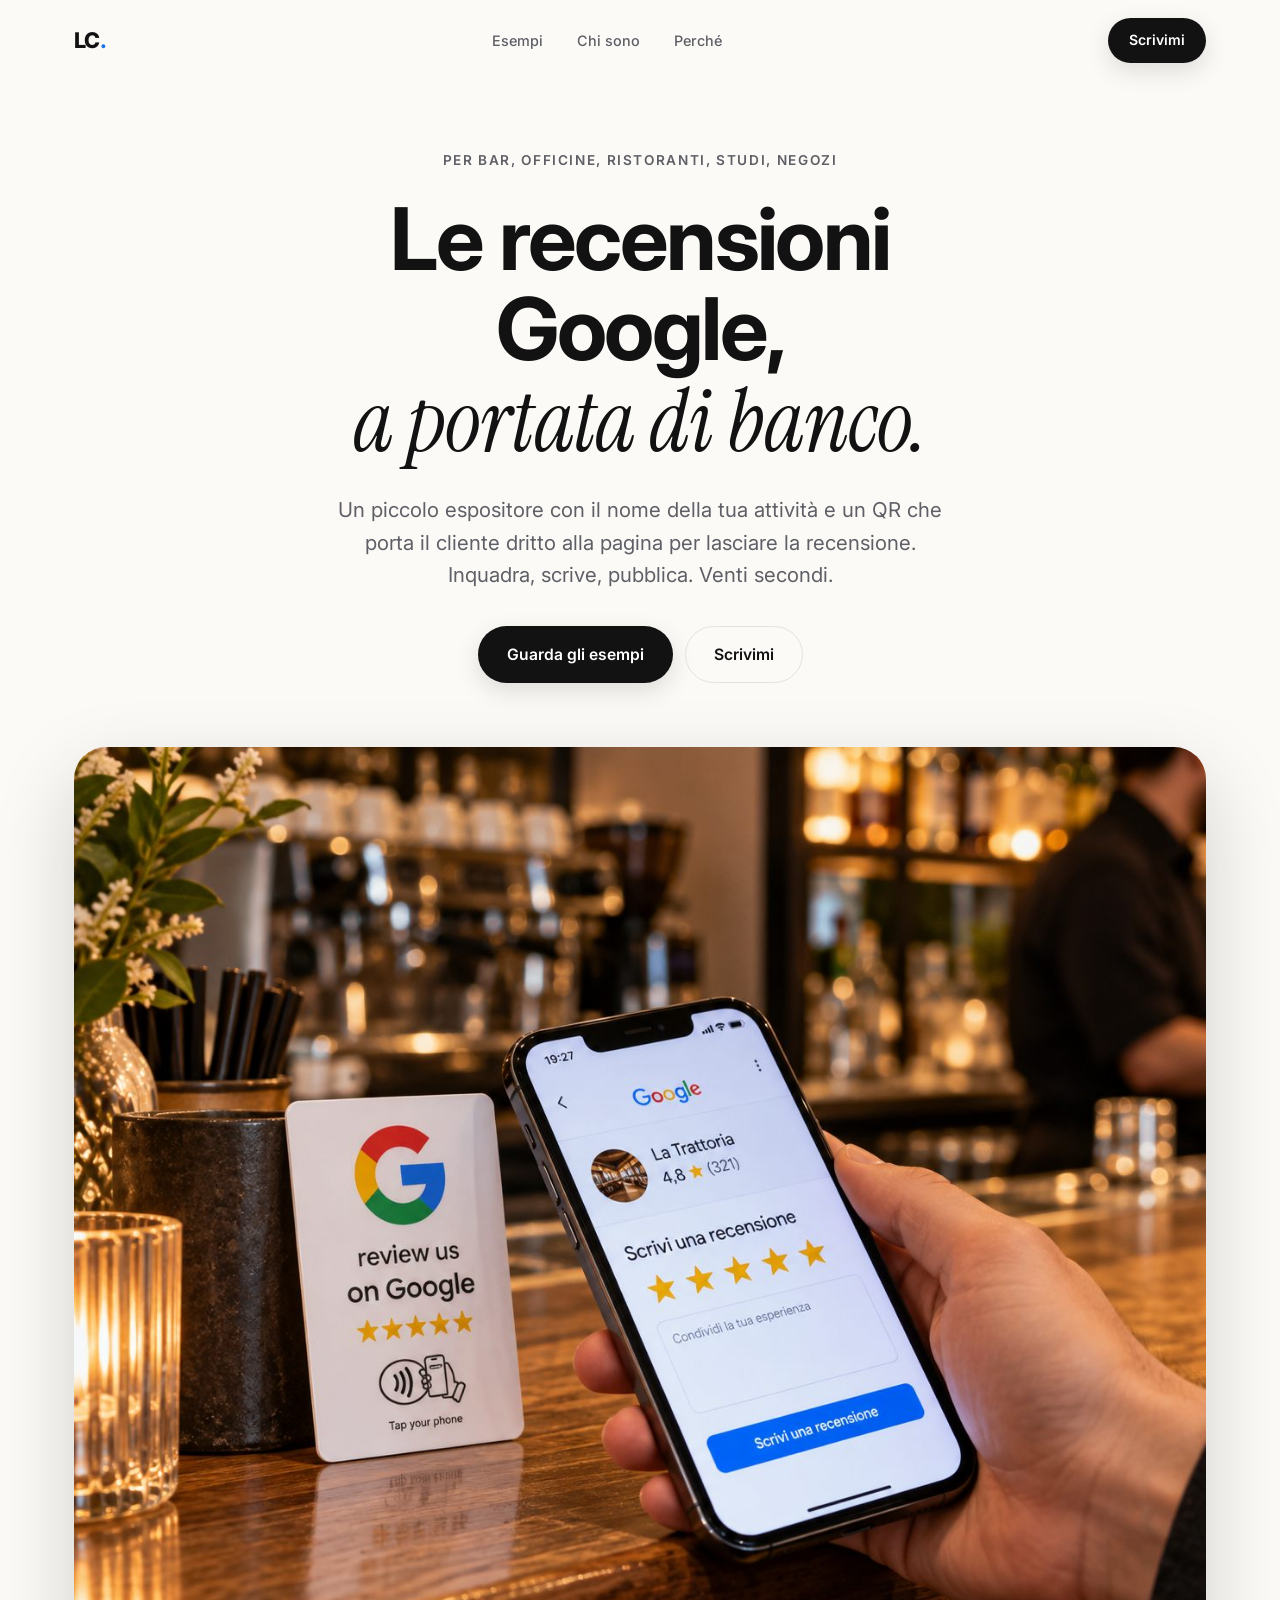
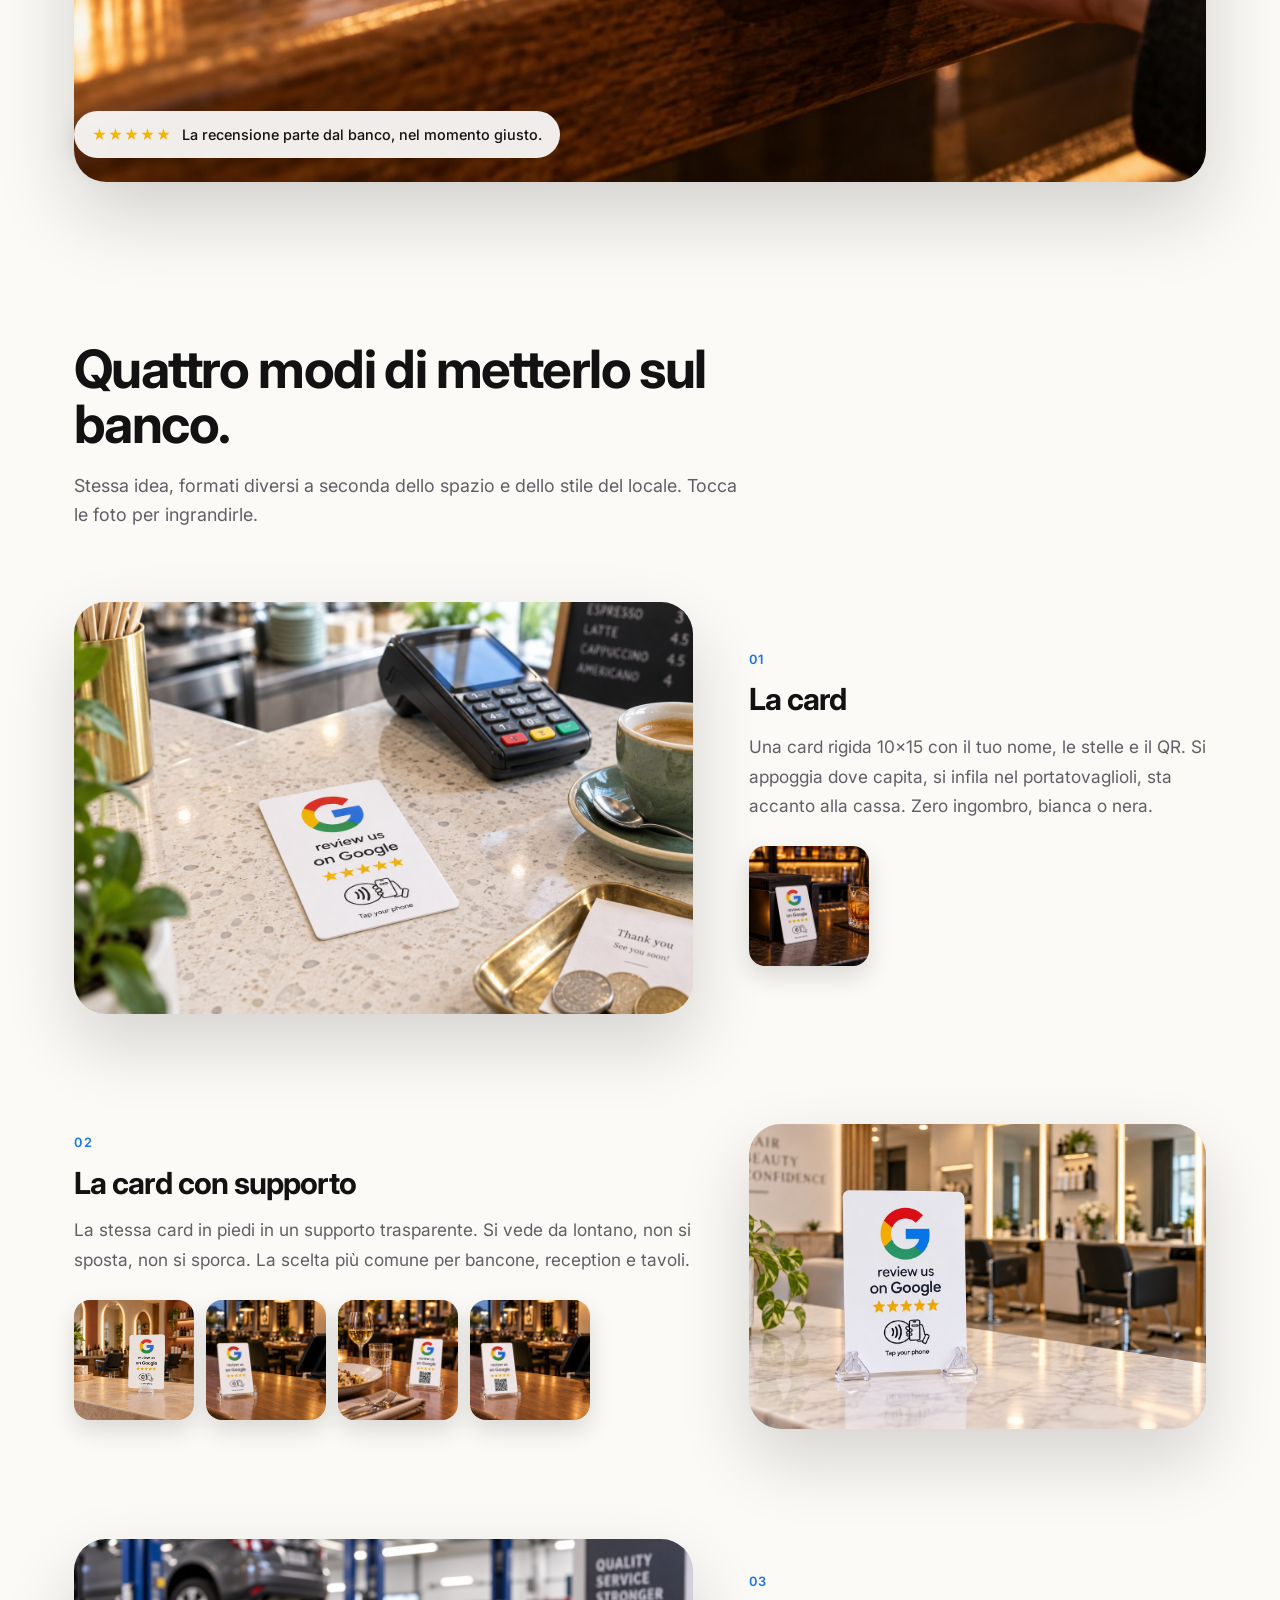
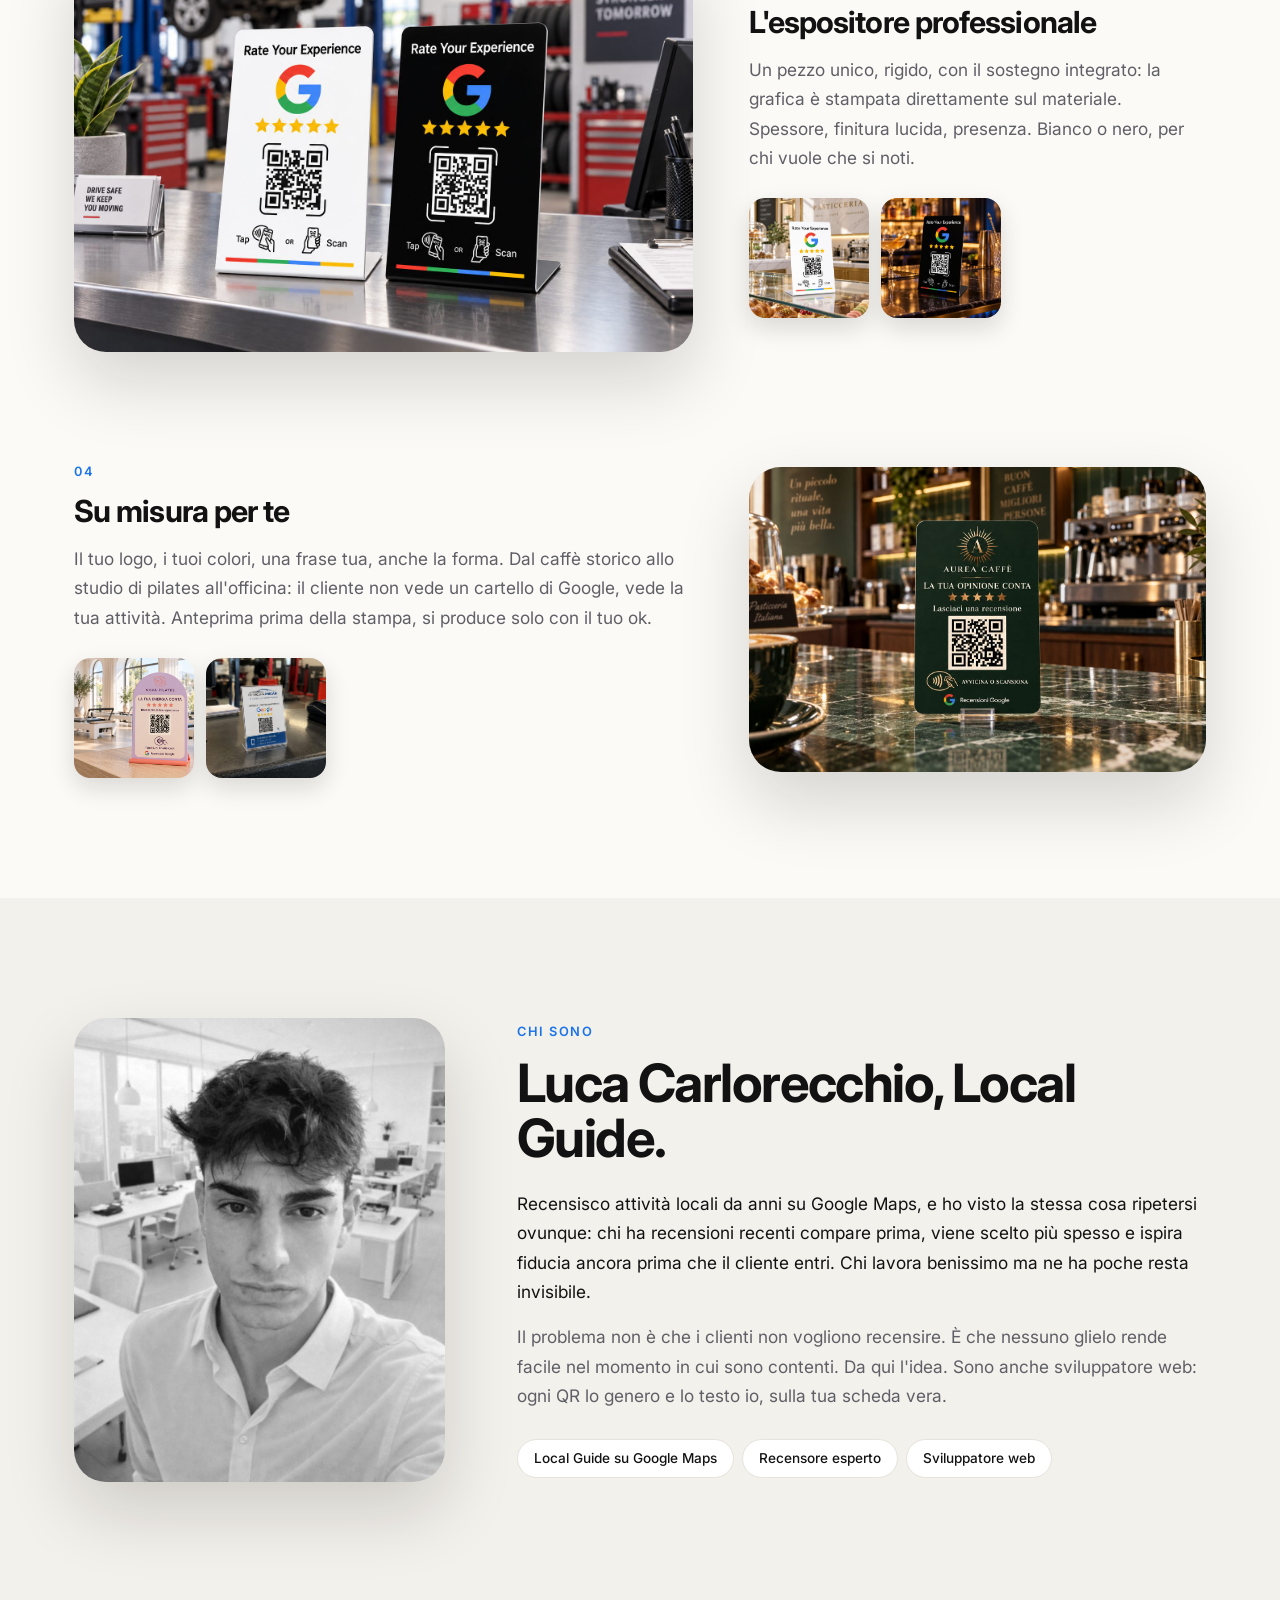
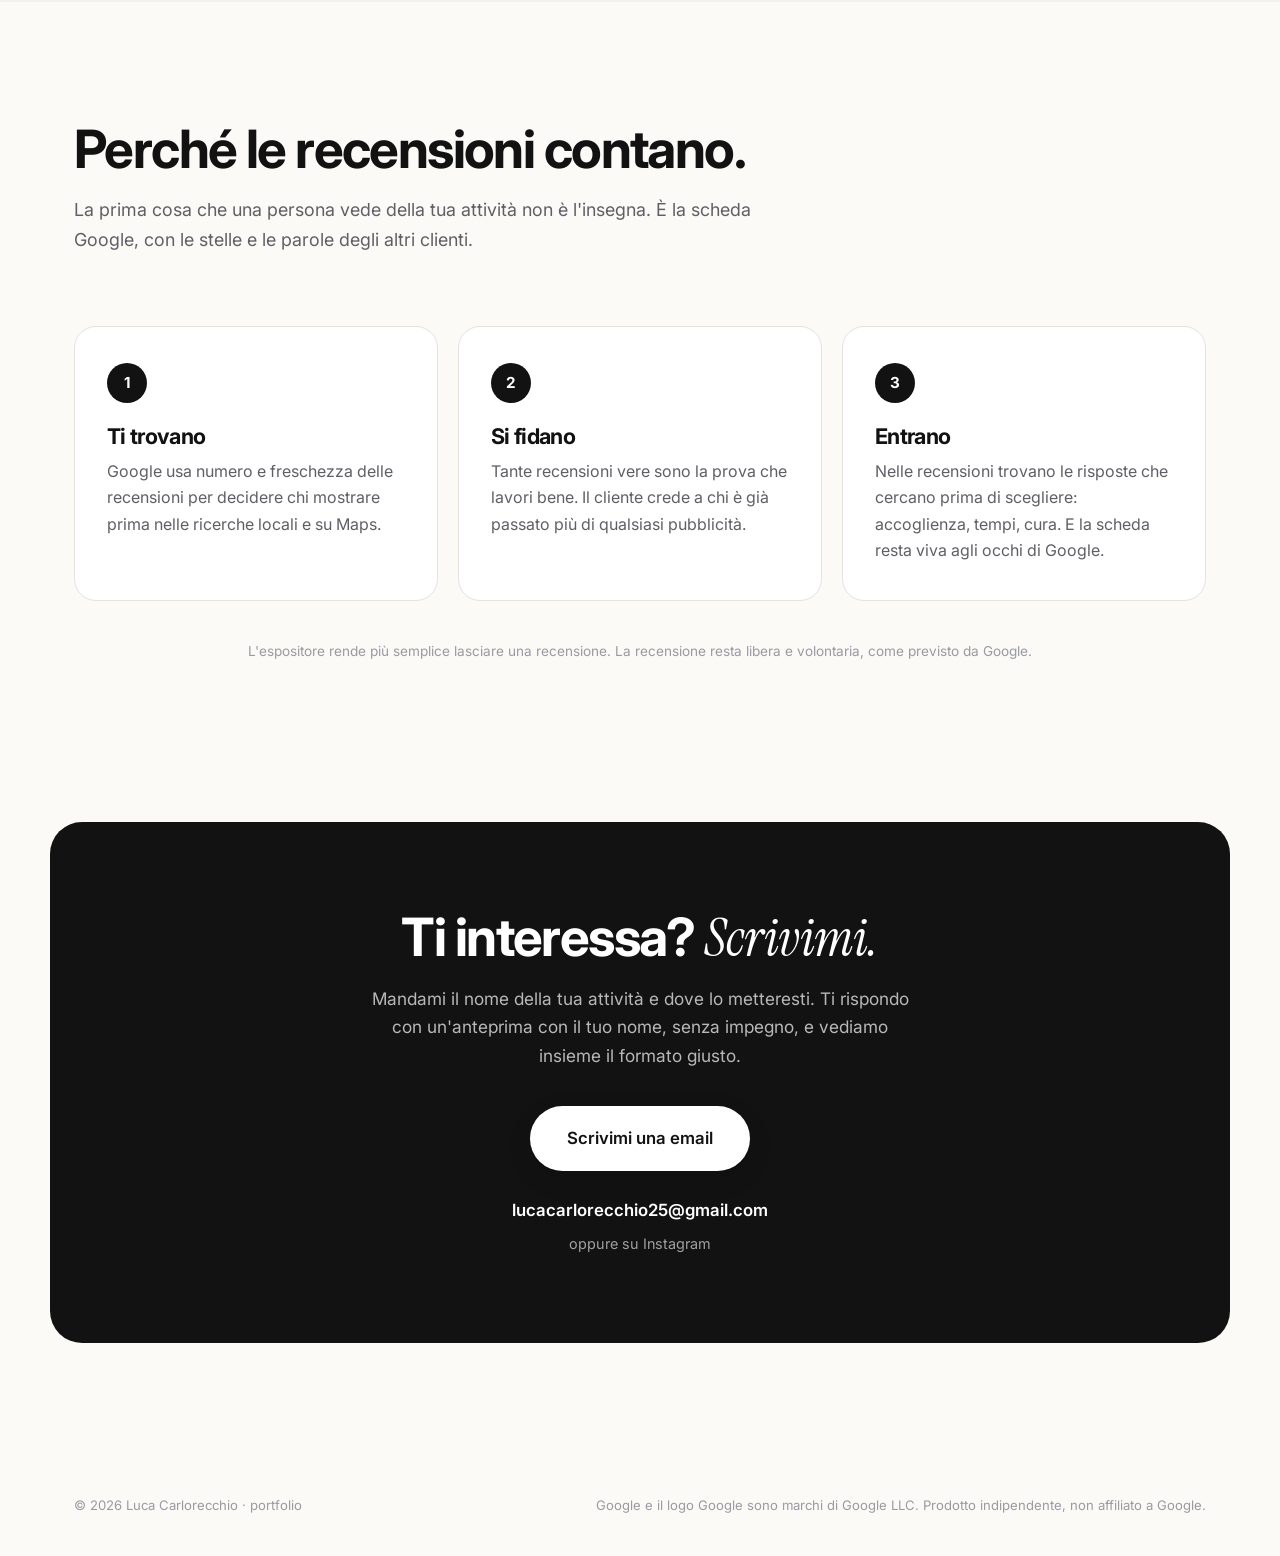
==== commit d01064cd: "Recensioni Google: cinque nuove foto negli esempi Parrucchieria (supporto singolo e doppio) nel form" ====
--- a/kit-recensioni-google/index.html
+++ b/kit-recensioni-google/index.html
@@ -70,13 +70,15 @@
 
             <article class="format format--flip" data-animate>
                 <figure class="format-photo">
-                    <img src="img/bancone-front-sostegno.jpg" alt="Card recensioni Google in supporto di plexiglass sul bancone di un ristorante" width="1536" height="1024" data-lightbox loading="lazy">
+                    <img src="img/parrucchieria-doppio-sostegno.jpg" alt="Card recensioni Google su doppio supporto trasparente sul bancone in marmo di un salone di parrucchieri" width="1600" height="900" data-lightbox loading="lazy">
                 </figure>
                 <div class="format-text">
                     <span class="num">02</span>
                     <h3>La card con supporto</h3>
                     <p>La stessa card in piedi in un supporto trasparente. Si vede da lontano, non si sposta, non si sporca. La scelta più comune per bancone, reception e tavoli.</p>
                     <div class="thumbs">
+                        <img src="img/parrucchieria-sostegno.jpg" alt="Card recensioni Google su supporto singolo in un salone di parrucchieri" width="1600" height="900" data-lightbox loading="lazy">
+                        <img src="img/bancone-front-sostegno.jpg" alt="Card recensioni Google in supporto di plexiglass sul bancone di un ristorante" width="1536" height="1024" data-lightbox loading="lazy">
                         <img src="img/tavolo-front-sostegno.jpg" alt="Card recensioni Google con supporto sul tavolo di un ristorante" width="1536" height="1024" data-lightbox loading="lazy">
                         <img src="img/bancone-back-sostegno.jpg" alt="Card recensioni Google con QR in supporto trasparente" width="1536" height="1024" data-lightbox loading="lazy">
                     </div>
@@ -84,14 +86,15 @@
             </article>
 
             <article class="format" data-animate>
-                <figure class="format-photo format-photo--square">
-                    <img src="img/bancone-pasticceria-premium.jpg" alt="Espositore professionale bianco con sostegno integrato sul banco di una pasticceria" width="1254" height="1254" data-lightbox loading="lazy">
+                <figure class="format-photo">
+                    <img src="img/officina-premium-bianco-e-nero.jpg" alt="Espositori professionali bianco e nero con sostegno integrato sul banco di un officina" width="1536" height="1024" data-lightbox loading="lazy">
                 </figure>
                 <div class="format-text">
                     <span class="num">03</span>
                     <h3>L'espositore professionale</h3>
-                    <p>Un pezzo unico, rigido, con il sostegno integrato: la grafica è stampata direttamente sul materiale. Spessore, finitura lucida, presenza. Per chi vuole che si noti.</p>
-                    <div class="thumbs">
+                    <p>Un pezzo unico, rigido, con il sostegno integrato: la grafica è stampata direttamente sul materiale. Spessore, finitura lucida, presenza. Bianco o nero, per chi vuole che si noti.</p>
+                    <div class="thumbs">
+                        <img src="img/bancone-pasticceria-premium.jpg" alt="Espositore professionale bianco con sostegno integrato sul banco di una pasticceria" width="1254" height="1254" data-lightbox loading="lazy">
                         <img src="img/cocktail-bar-premium-nero.jpg" alt="Espositore professionale nero con sostegno integrato sul bancone di un cocktail bar" width="1254" height="1254" data-lightbox loading="lazy">
                     </div>
                 </div>
@@ -99,12 +102,16 @@
 
             <article class="format format--flip" data-animate>
                 <figure class="format-photo">
-                    <img src="img/officina.jpg" alt="Espositore personalizzato Officina Micar con logo, colori aziendali e QR code, sul banco di un'officina" width="1448" height="1086" data-lightbox loading="lazy">
+                    <img src="img/personalizzato.jpg" alt="Espositore personalizzato verde e oro per Aurea Caffè, con logo, stelle e QR code sul bancone in marmo" width="1600" height="900" data-lightbox loading="lazy">
                 </figure>
                 <div class="format-text">
                     <span class="num">04</span>
                     <h3>Su misura per te</h3>
-                    <p>Il tuo logo, i tuoi colori, una frase tua, in qualsiasi formato. Il cliente non vede un cartello di Google: vede la tua attività. Anteprima prima della stampa, si produce solo con il tuo ok.</p>
+                    <p>Il tuo logo, i tuoi colori, una frase tua, anche la forma. Dal caffè storico allo studio di pilates all'officina: il cliente non vede un cartello di Google, vede la tua attività. Anteprima prima della stampa, si produce solo con il tuo ok.</p>
+                    <div class="thumbs">
+                        <img src="img/personalizzato-pilates.jpg" alt="Espositore personalizzato lilla ad arco per lo studio Nova Pilates" width="1600" height="900" data-lightbox loading="lazy">
+                        <img src="img/officina.jpg" alt="Espositore personalizzato Officina Micar con logo e colori aziendali sul banco di un officina" width="1448" height="1086" data-lightbox loading="lazy">
+                    </div>
                 </div>
             </article>
         </div>
--- a/kit-recensioni-google/kit.css
+++ b/kit-recensioni-google/kit.css
@@ -95,8 +95,8 @@
 .format-photo:hover img { transform: scale(1.03); }
 .format-text h3 { margin-bottom: 16px; }
 .format-text p { font-size: 1.08rem; color: var(--ink-2); line-height: 1.7; }
-.thumbs { display: flex; gap: 12px; margin-top: 26px; }
-.thumbs img { width: 132px; aspect-ratio: 1 / 1; object-fit: cover; border-radius: 16px; box-shadow: 0 10px 24px rgba(20,15,5,0.14); transition: transform 0.3s var(--ease); }
+.thumbs { display: flex; flex-wrap: wrap; gap: 12px; margin-top: 26px; }
+.thumbs img { width: 120px; aspect-ratio: 1 / 1; object-fit: cover; border-radius: 16px; box-shadow: 0 10px 24px rgba(20,15,5,0.14); transition: transform 0.3s var(--ease); }
 .thumbs img:hover { transform: translateY(-4px); }
 
 /* === Chi sono === */
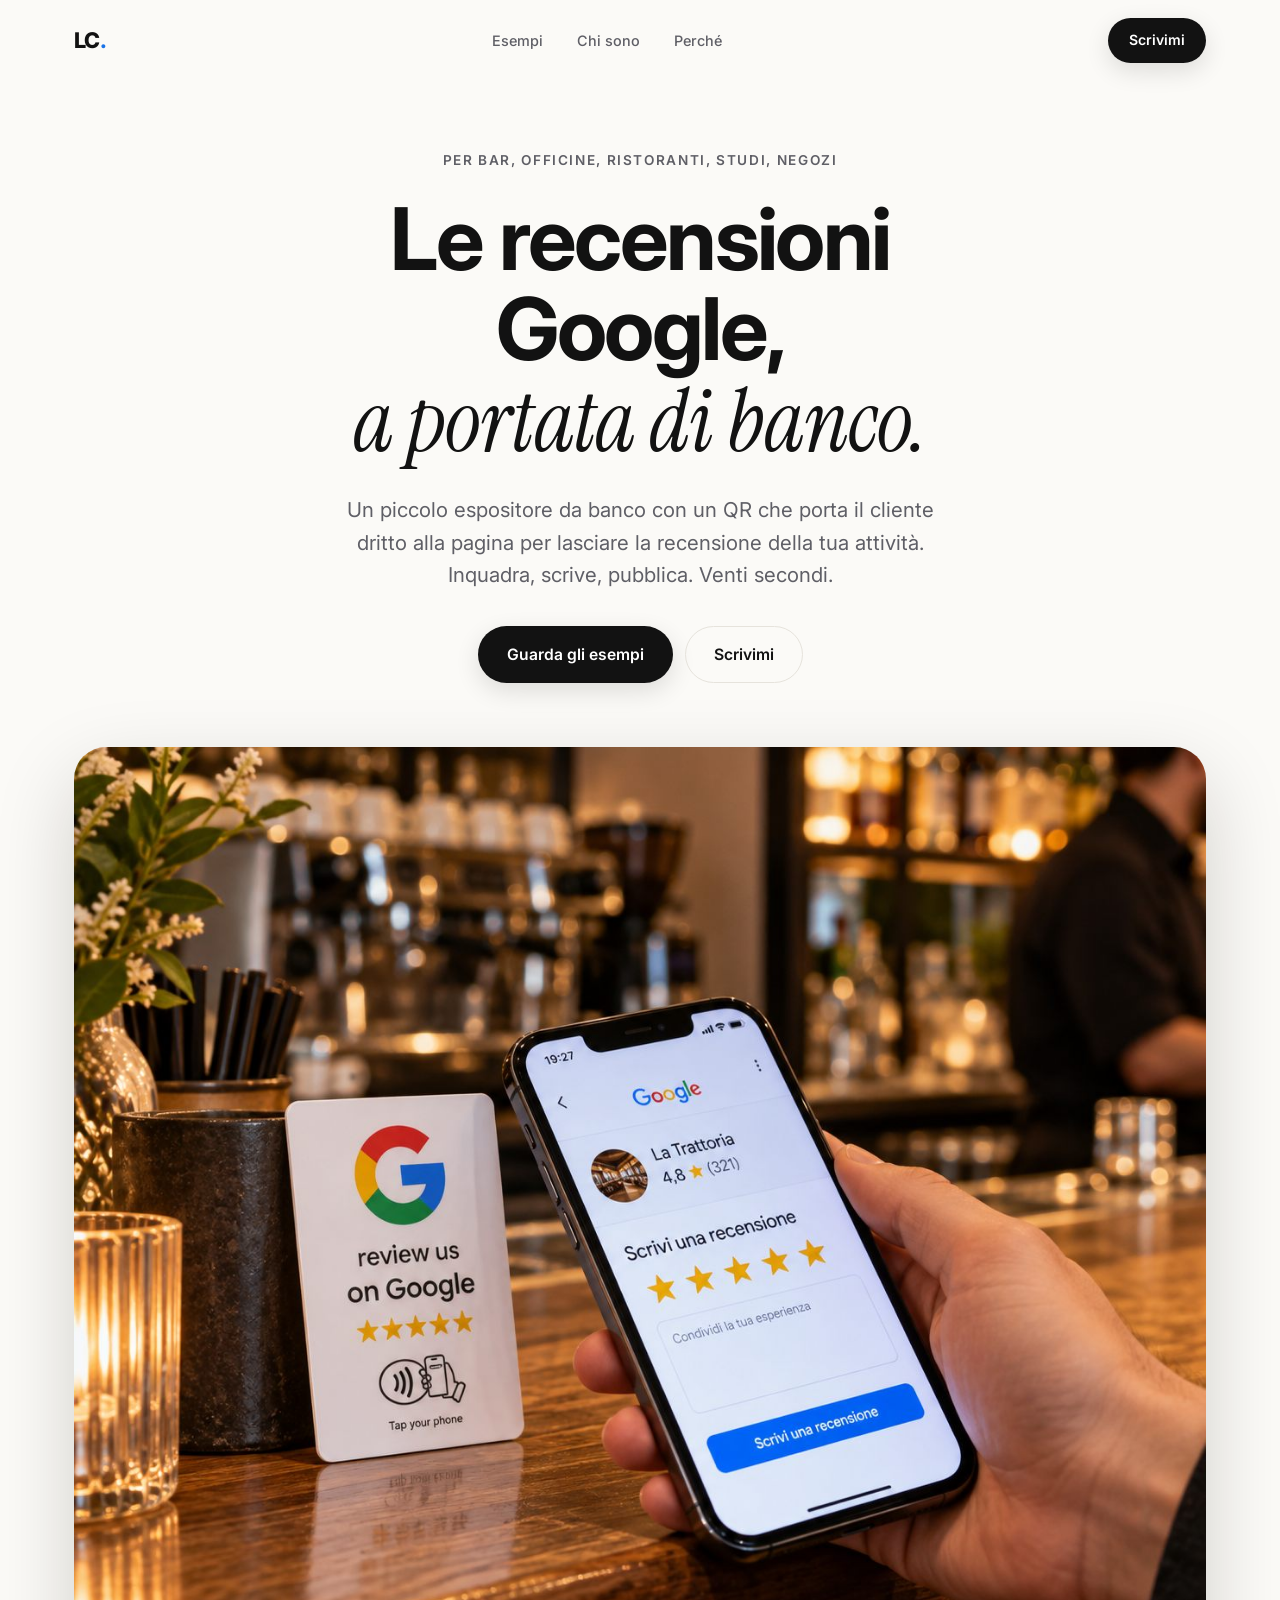
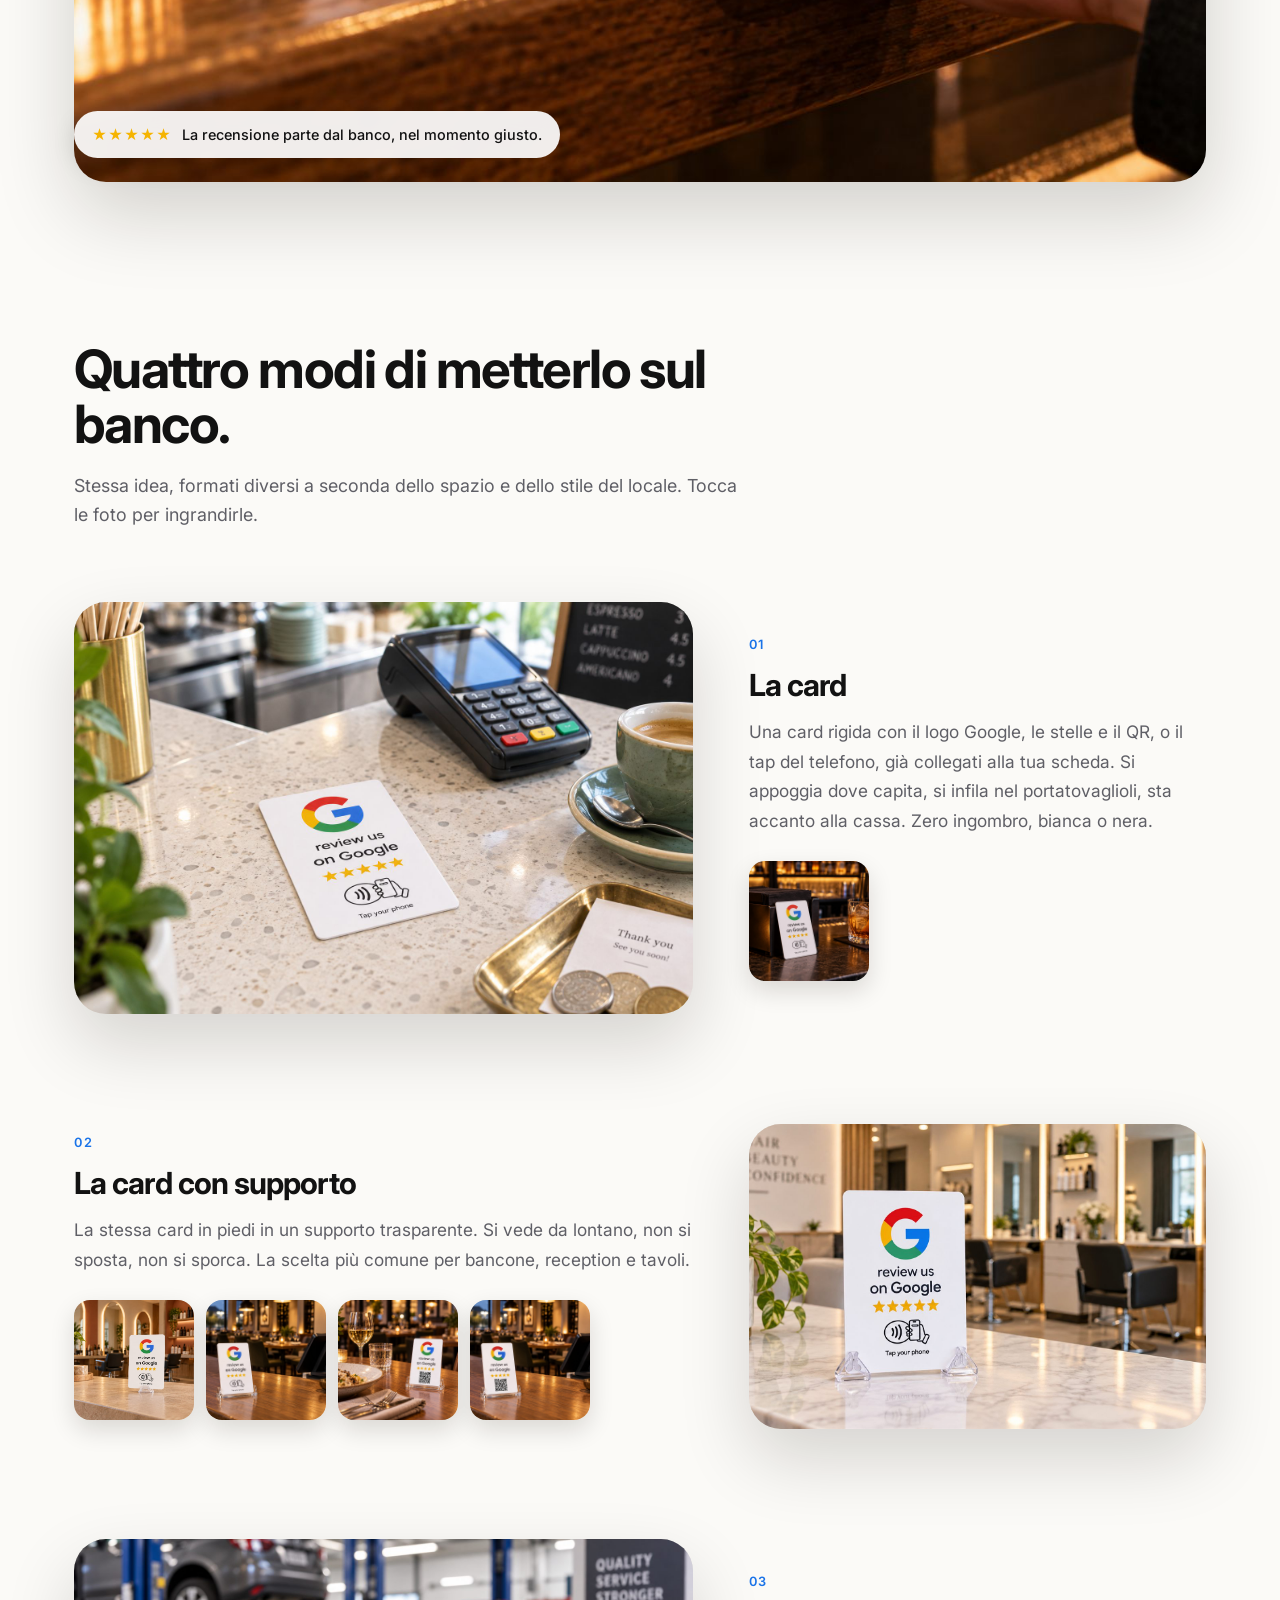
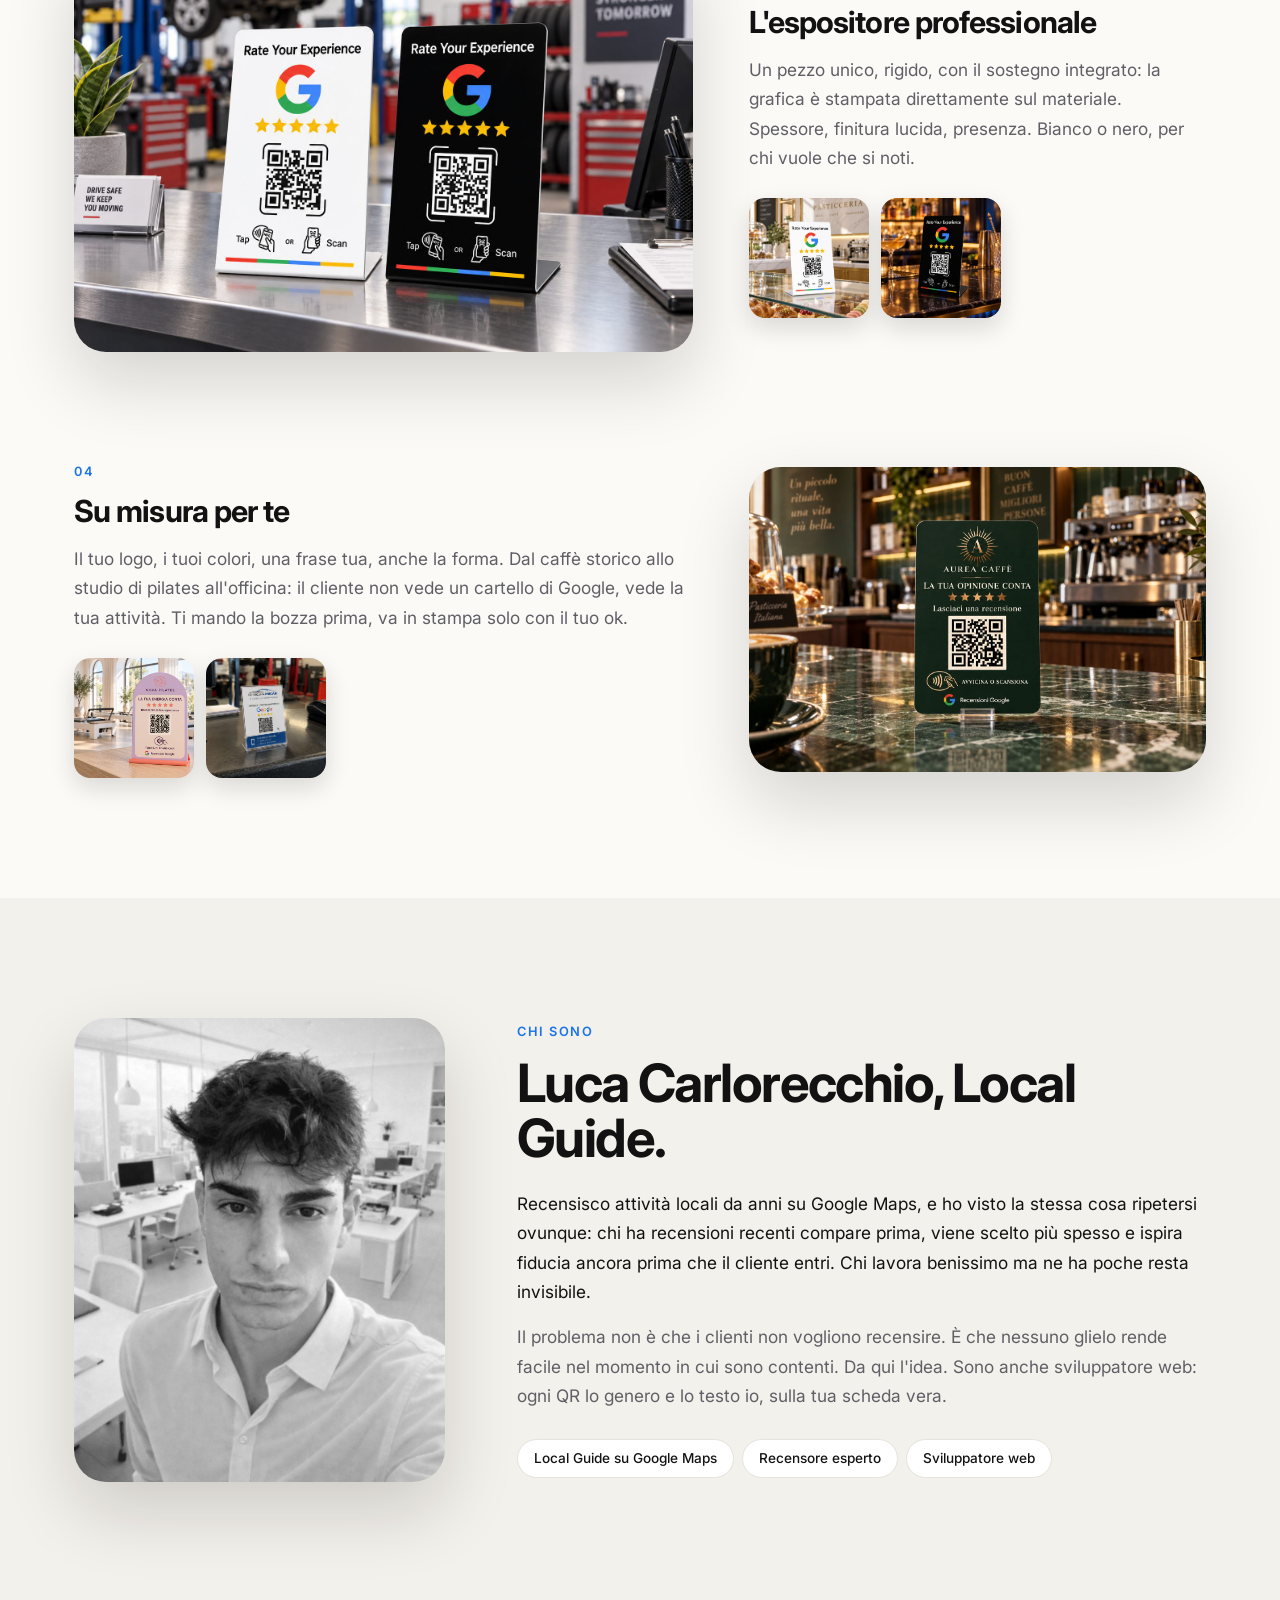
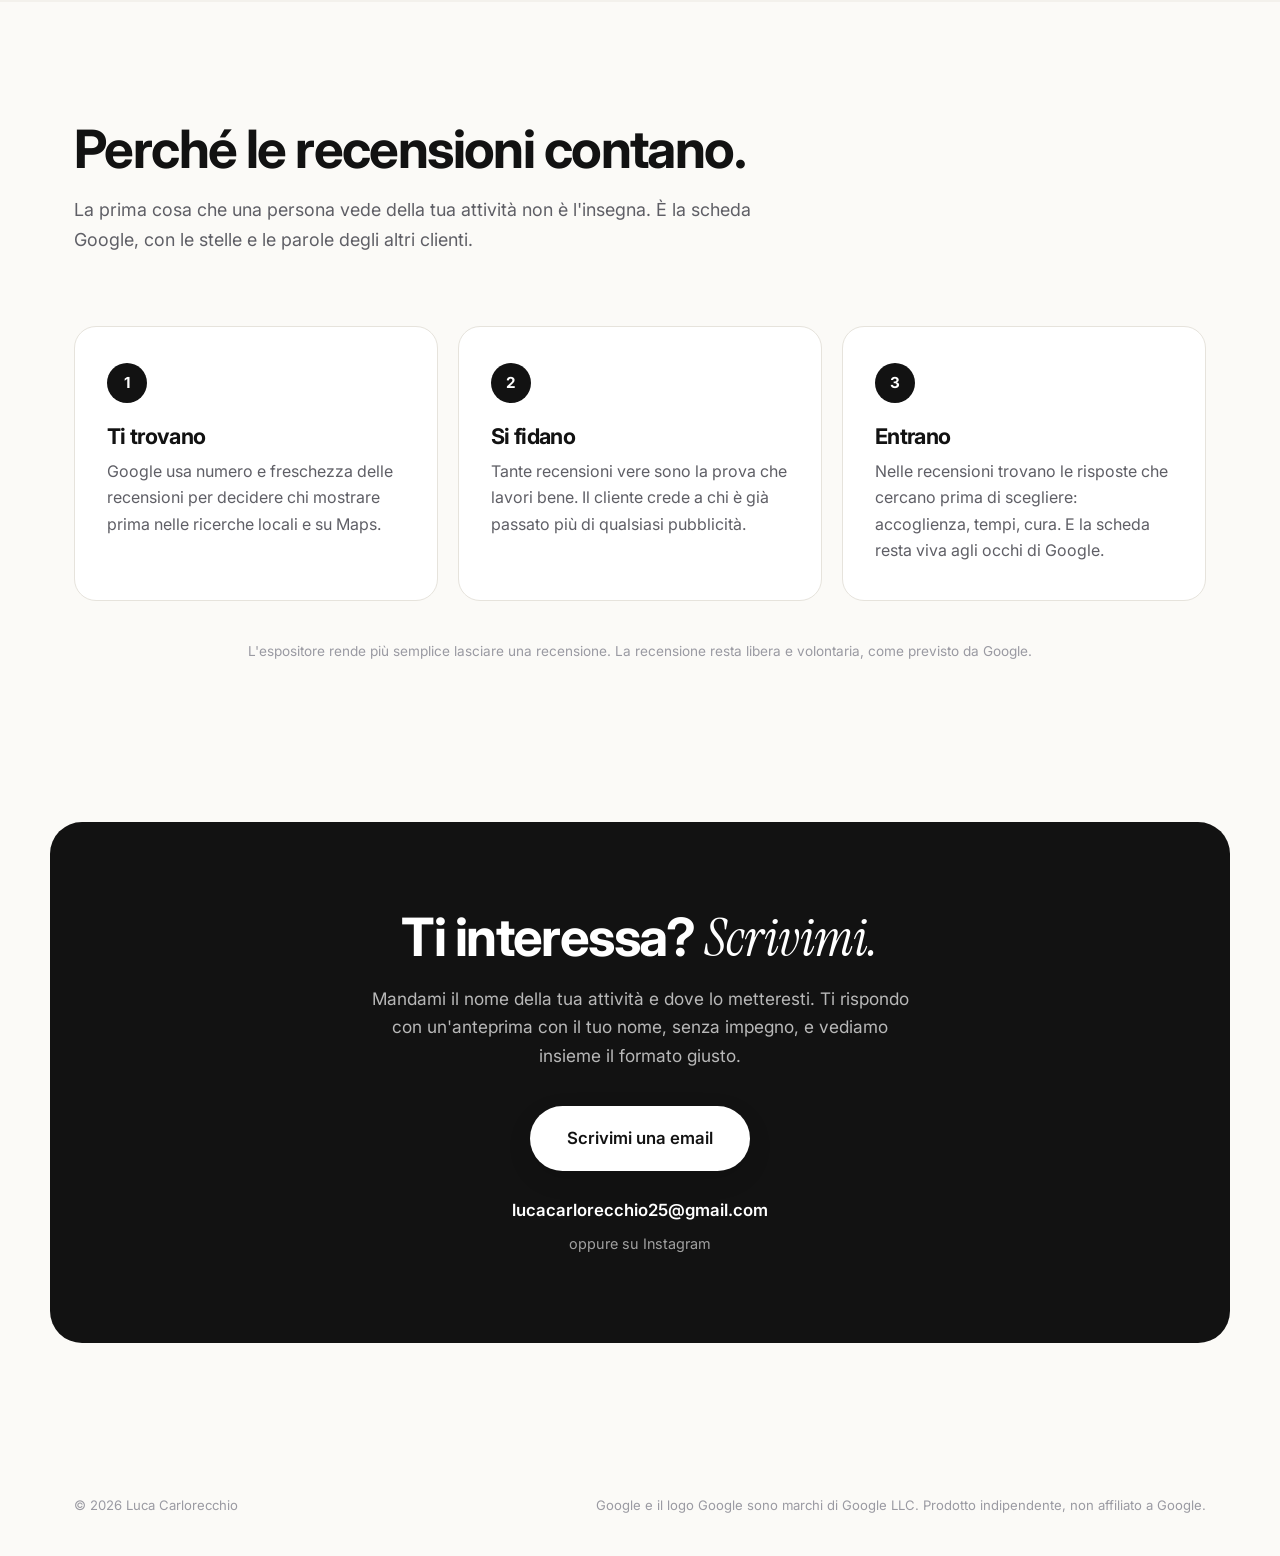
==== commit fe88679d: "Recensioni Google: pagina autonoma, nessun link al portfolio Il logo LC riporta in cima alla pagina," ====
--- a/kit-recensioni-google/index.html
+++ b/kit-recensioni-google/index.html
@@ -7,9 +7,9 @@
     <meta name="description" content="Card e espositori da banco con QR code che portano il cliente direttamente alla pagina recensioni Google della tua attività. Un'idea di Luca Carlorecchio, Local Guide.">
     <meta name="robots" content="noindex, nofollow">
     <meta name="theme-color" content="#fbfaf7">
-    <link rel="icon" href="../favicon.ico" sizes="32x32">
-    <link rel="icon" type="image/png" sizes="32x32" href="../assets/favicon-32.png">
-    <link rel="apple-touch-icon" href="../assets/apple-touch-icon.png">
+    <link rel="icon" href="img/favicon.ico" sizes="32x32">
+    <link rel="icon" type="image/png" sizes="32x32" href="img/favicon-32.png">
+    <link rel="apple-touch-icon" href="img/apple-touch-icon.png">
     <link rel="preconnect" href="https://fonts.googleapis.com">
     <link rel="preconnect" href="https://fonts.gstatic.com" crossorigin>
     <link href="https://fonts.googleapis.com/css2?family=Inter:wght@400;500;600;700;800&family=Instrument+Serif:ital@0;1&display=swap" rel="stylesheet">
@@ -19,7 +19,7 @@
 
     <nav class="nav" id="nav">
         <div class="wrap nav-inner">
-            <a href="../" class="logo">LC<span>.</span></a>
+            <a href="#top" class="logo" aria-label="Torna in cima">LC<span>.</span></a>
             <ul class="menu">
                 <li><a href="#esempi">Esempi</a></li>
                 <li><a href="#chi-sono">Chi sono</a></li>
@@ -30,11 +30,11 @@
     </nav>
 
     <!-- 1. Hero -->
-    <header class="hero">
+    <header class="hero" id="top">
         <div class="wrap hero-text">
             <p class="eyebrow" data-animate>Per bar, officine, ristoranti, studi, negozi</p>
             <h1 data-animate data-delay="80">Le recensioni Google,<br><em>a portata di banco.</em></h1>
-            <p class="lead" data-animate data-delay="160">Un piccolo espositore con il nome della tua attività e un QR che porta il cliente dritto alla pagina per lasciare la recensione. Inquadra, scrive, pubblica. Venti secondi.</p>
+            <p class="lead" data-animate data-delay="160">Un piccolo espositore da banco con un QR che porta il cliente dritto alla pagina per lasciare la recensione della tua attività. Inquadra, scrive, pubblica. Venti secondi.</p>
             <div class="hero-actions" data-animate data-delay="240">
                 <a href="#esempi" class="btn btn--dark">Guarda gli esempi</a>
                 <a href="#contatti" class="btn btn--light">Scrivimi</a>
@@ -61,7 +61,7 @@
                 <div class="format-text">
                     <span class="num">01</span>
                     <h3>La card</h3>
-                    <p>Una card rigida 10×15 con il tuo nome, le stelle e il QR. Si appoggia dove capita, si infila nel portatovaglioli, sta accanto alla cassa. Zero ingombro, bianca o nera.</p>
+                    <p>Una card rigida con il logo Google, le stelle e il QR, o il tap del telefono, già collegati alla tua scheda. Si appoggia dove capita, si infila nel portatovaglioli, sta accanto alla cassa. Zero ingombro, bianca o nera.</p>
                     <div class="thumbs">
                         <img src="img/bancone-bar-front-verticale.jpg" alt="Card recensioni Google appoggiata al portatovaglioli di un cocktail bar" width="1536" height="1024" data-lightbox loading="lazy">
                     </div>
@@ -107,7 +107,7 @@
                 <div class="format-text">
                     <span class="num">04</span>
                     <h3>Su misura per te</h3>
-                    <p>Il tuo logo, i tuoi colori, una frase tua, anche la forma. Dal caffè storico allo studio di pilates all'officina: il cliente non vede un cartello di Google, vede la tua attività. Anteprima prima della stampa, si produce solo con il tuo ok.</p>
+                    <p>Il tuo logo, i tuoi colori, una frase tua, anche la forma. Dal caffè storico allo studio di pilates all'officina: il cliente non vede un cartello di Google, vede la tua attività. Ti mando la bozza prima, va in stampa solo con il tuo ok.</p>
                     <div class="thumbs">
                         <img src="img/personalizzato-pilates.jpg" alt="Espositore personalizzato lilla ad arco per lo studio Nova Pilates" width="1600" height="900" data-lightbox loading="lazy">
                         <img src="img/officina.jpg" alt="Espositore personalizzato Officina Micar con logo e colori aziendali sul banco di un officina" width="1448" height="1086" data-lightbox loading="lazy">
@@ -178,7 +178,7 @@
 
     <footer class="footer">
         <div class="wrap footer-inner">
-            <span>© <span id="year"></span> Luca Carlorecchio · <a href="../">portfolio</a></span>
+            <span>© <span id="year"></span> Luca Carlorecchio</span>
             <span>Google e il logo Google sono marchi di Google LLC. Prodotto indipendente, non affiliato a Google.</span>
         </div>
     </footer>
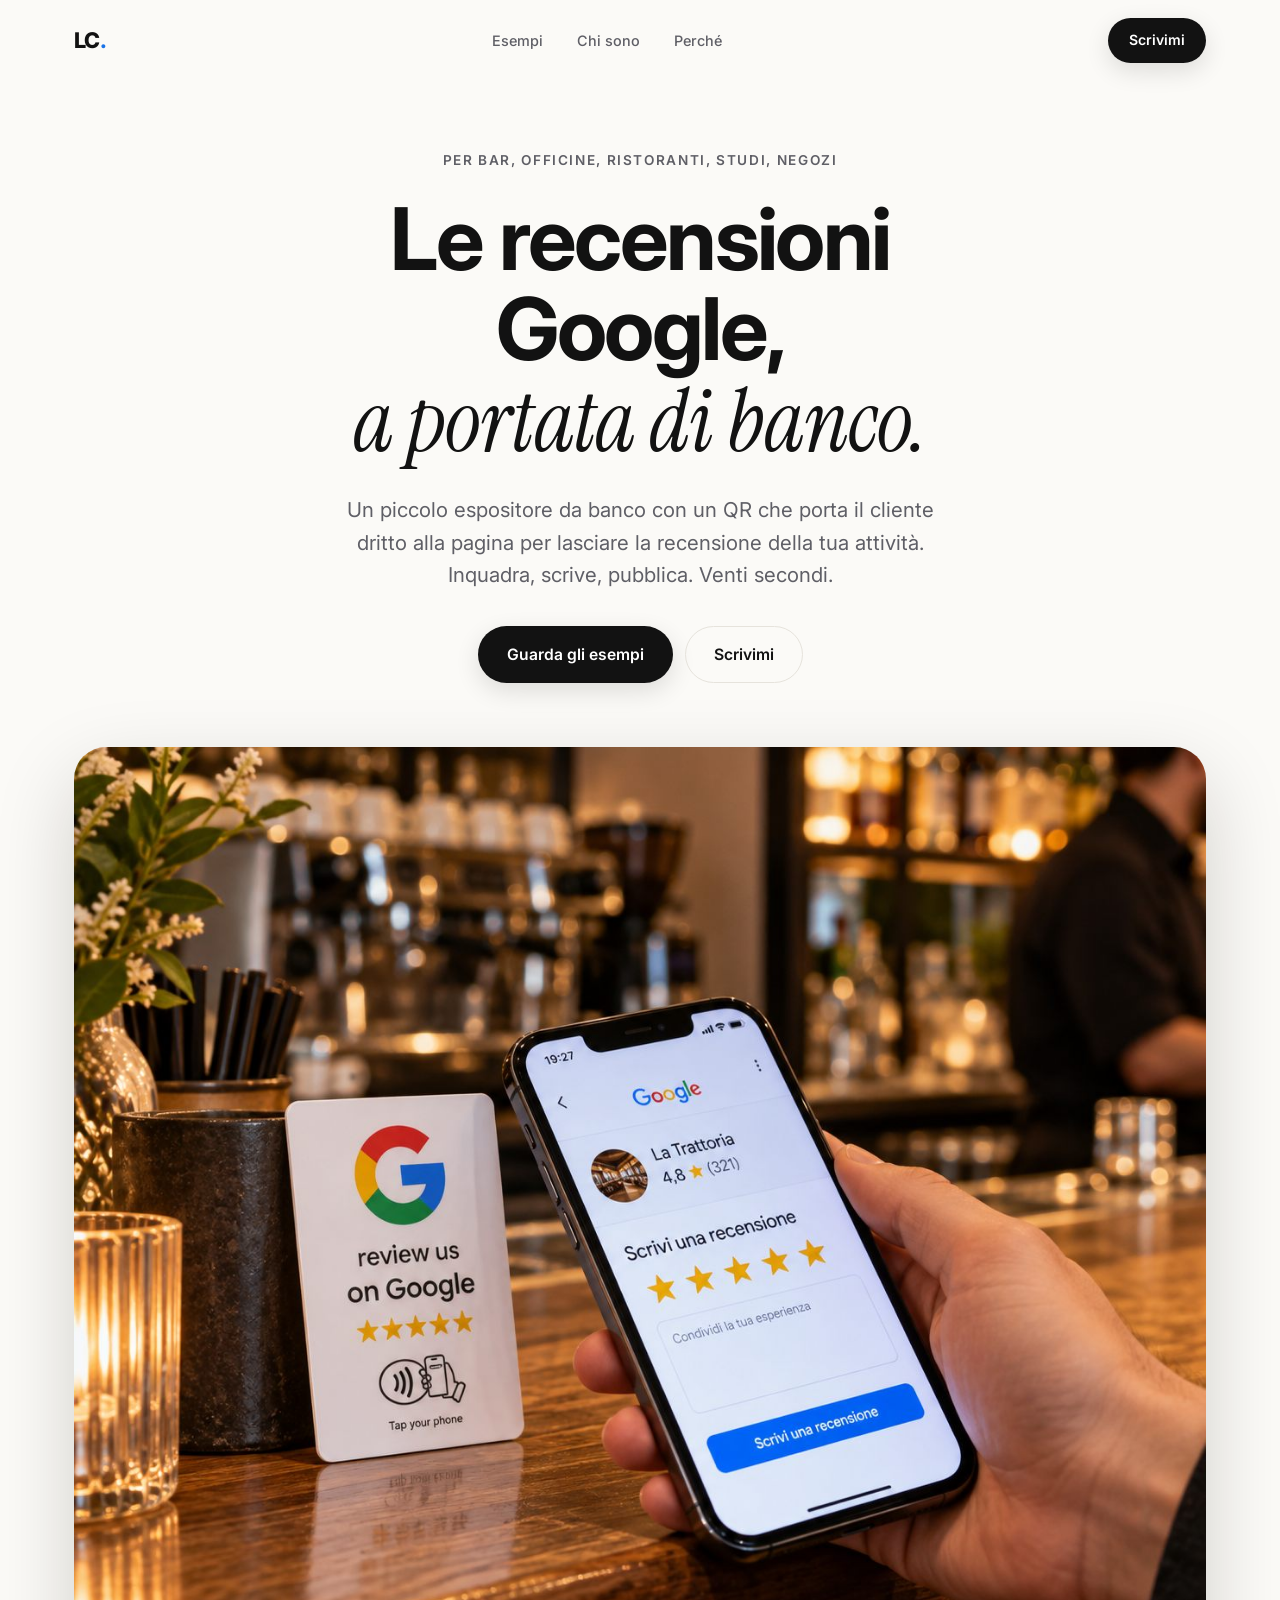
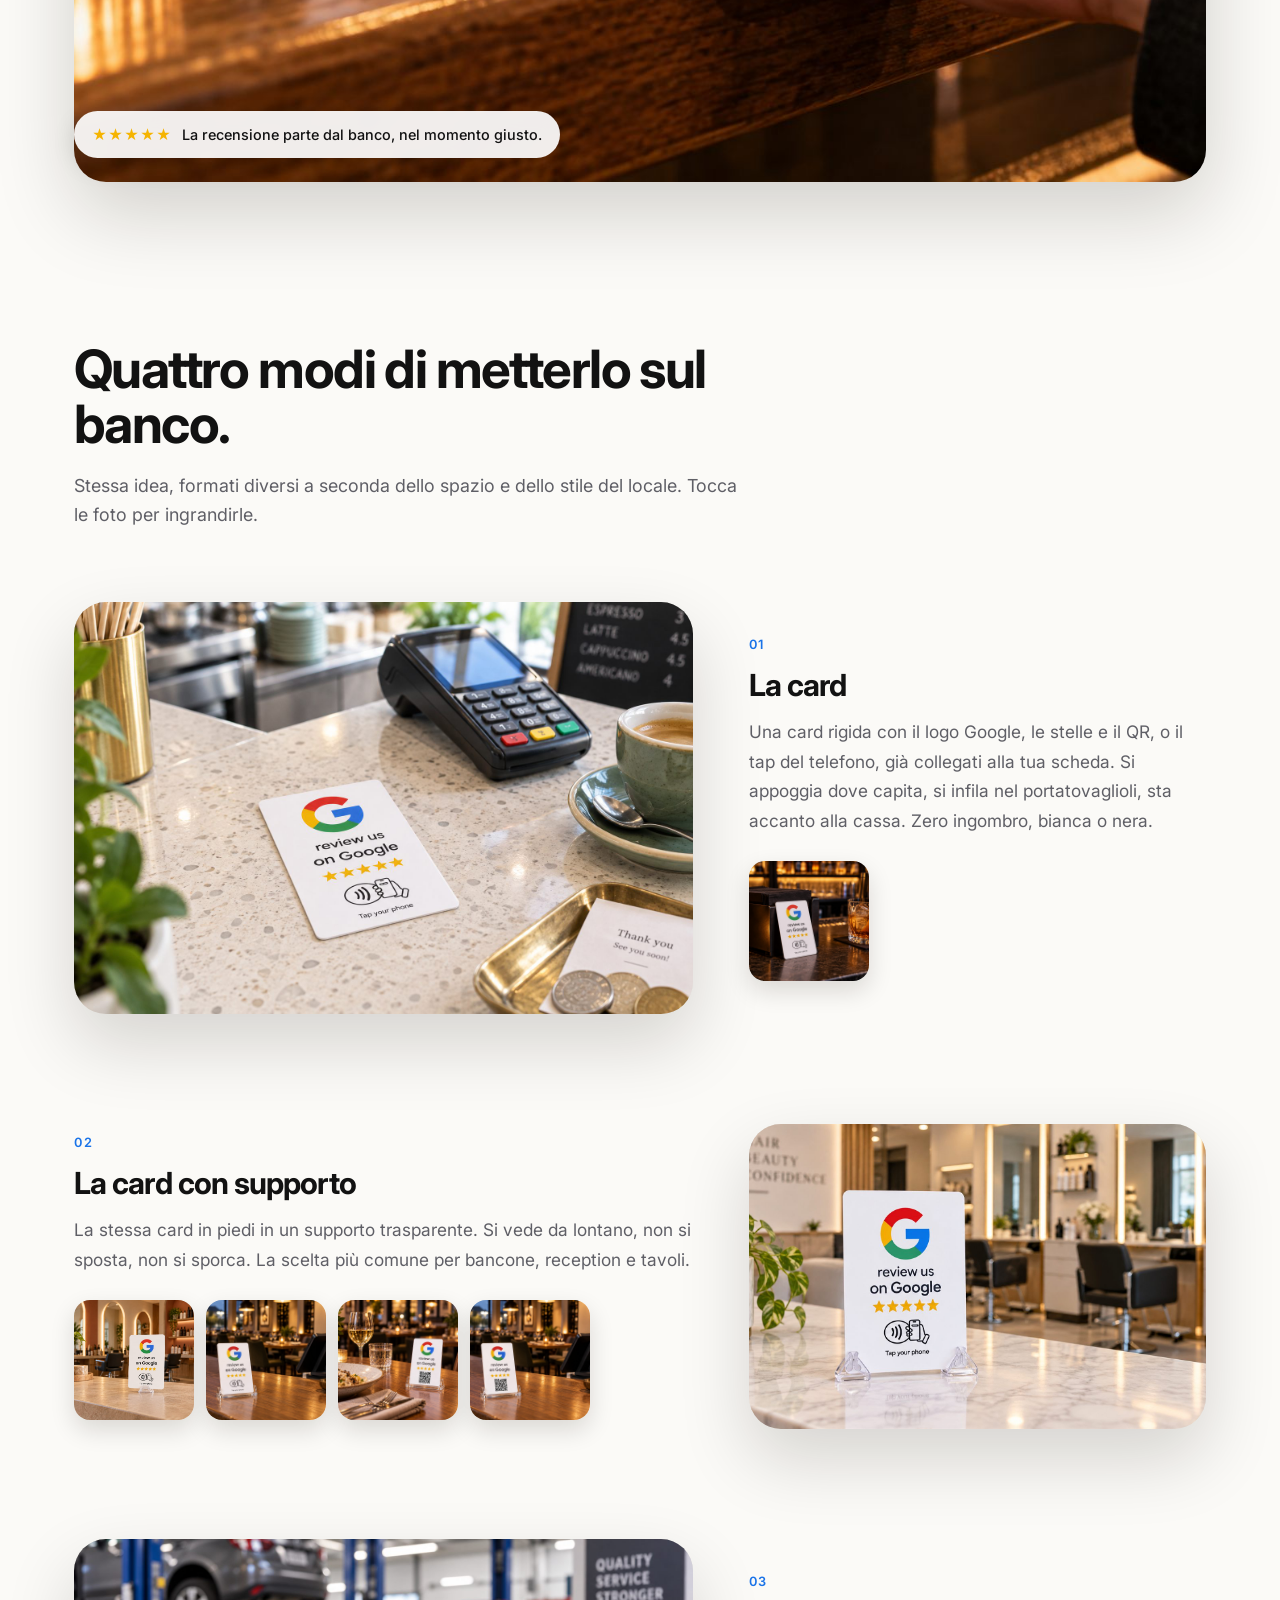
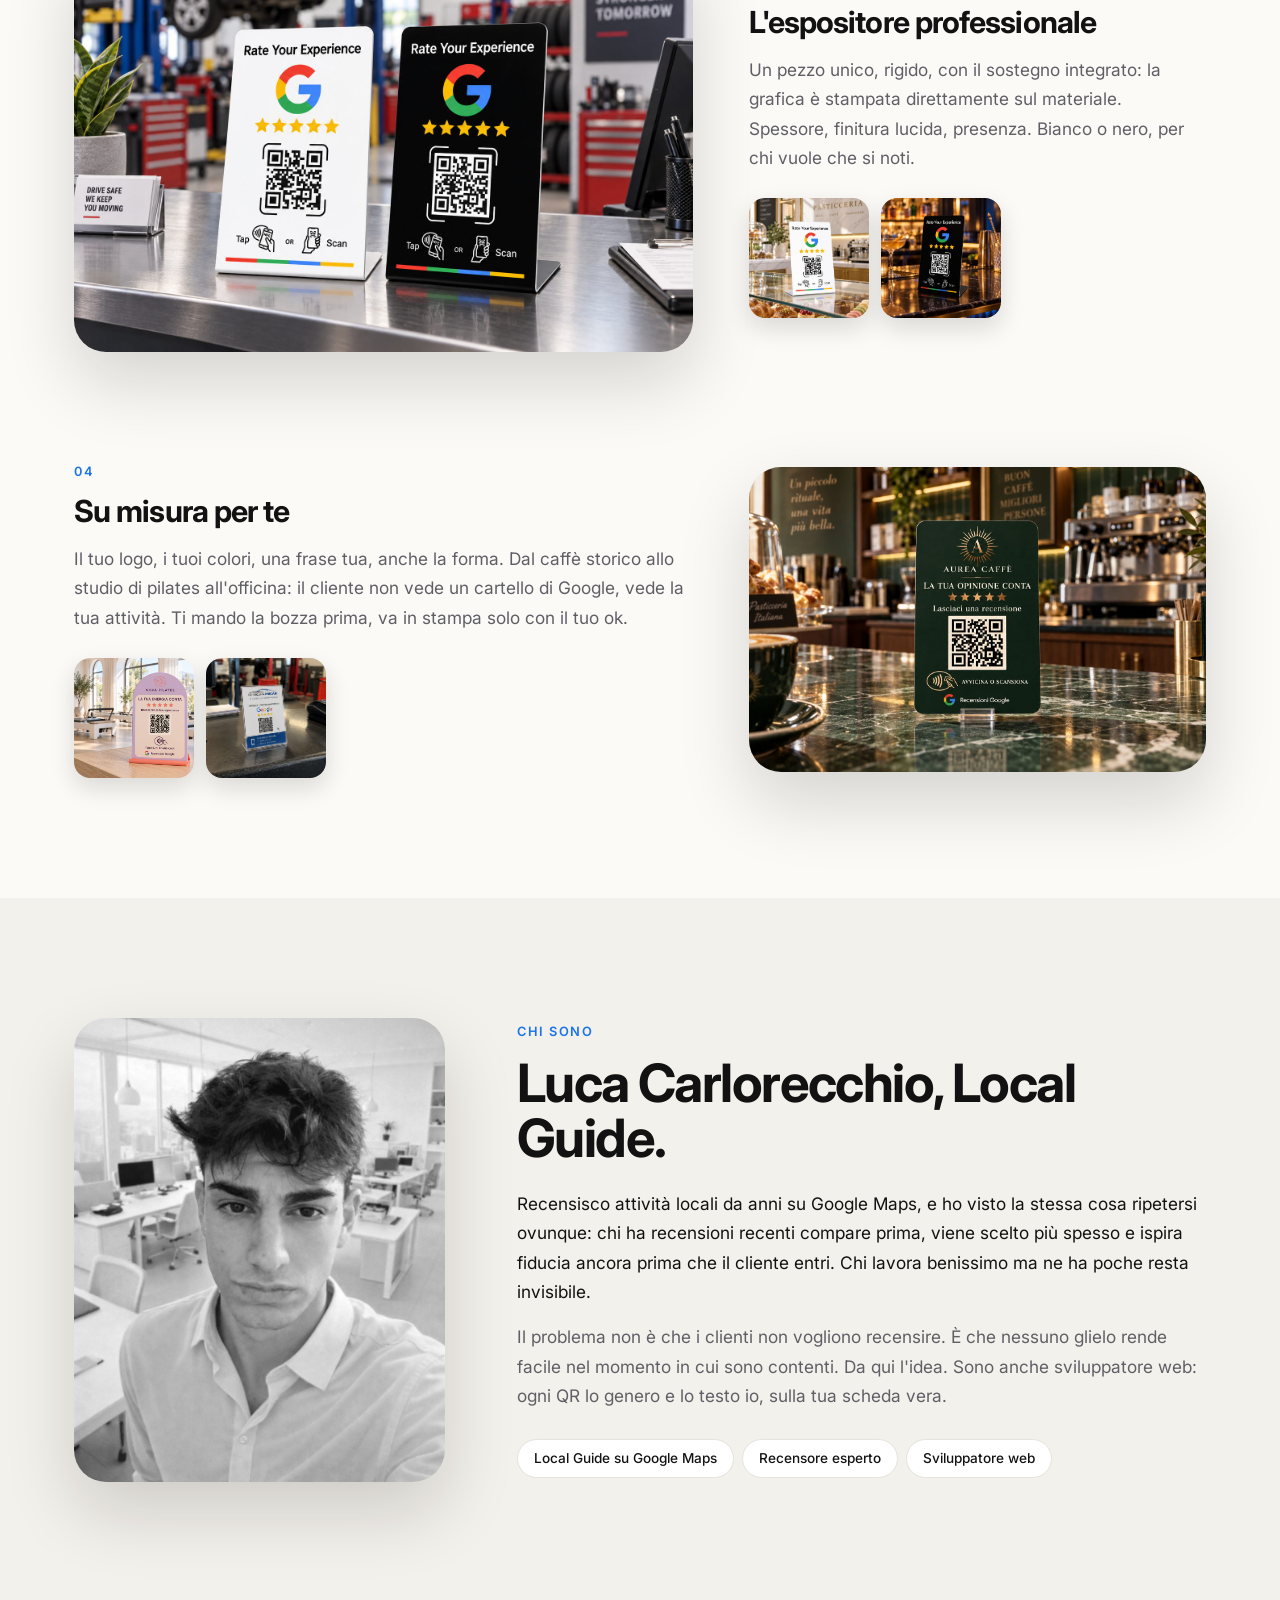
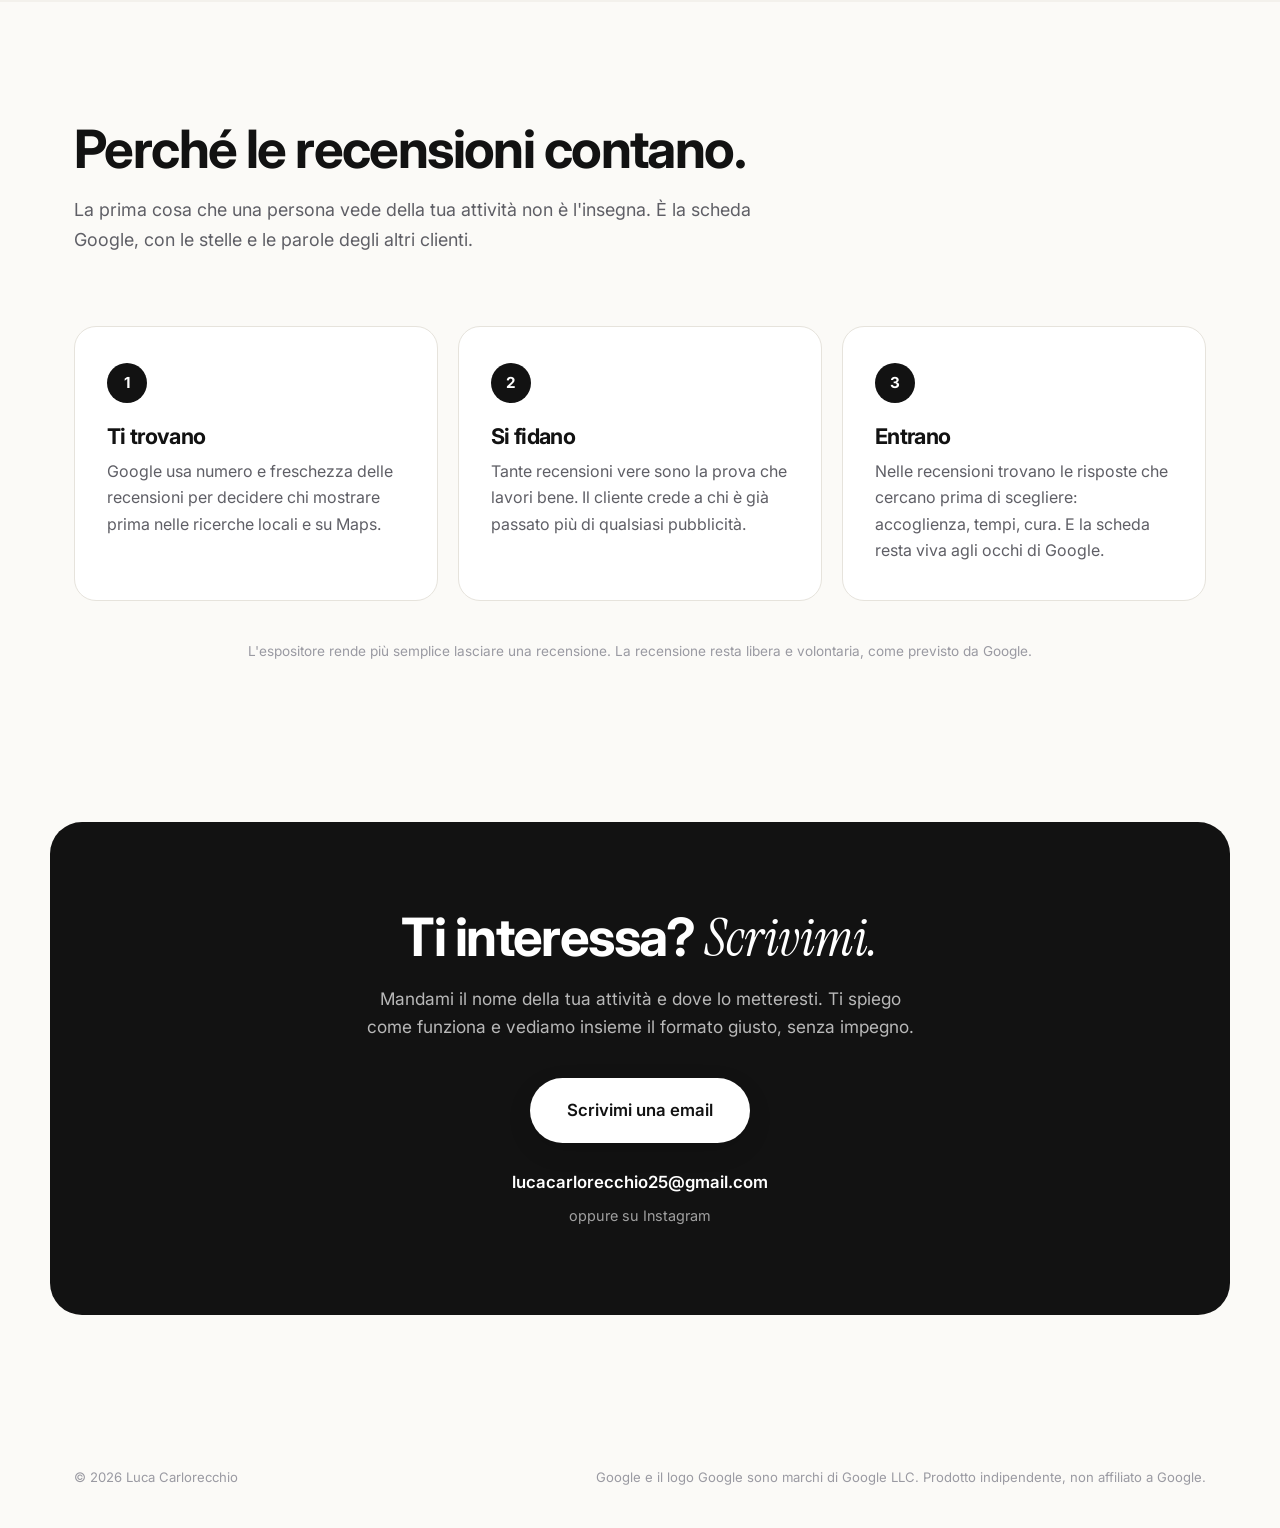
==== commit c0fa1850: "Recensioni Google: tolta la promessa di anteprima col nome dal blocco contatti Co-Authored-By: Claud" ====
--- a/kit-recensioni-google/index.html
+++ b/kit-recensioni-google/index.html
@@ -169,7 +169,7 @@
     <section class="section contact" id="contatti">
         <div class="wrap contact-box" data-animate>
             <h2>Ti interessa? <em>Scrivimi.</em></h2>
-            <p>Mandami il nome della tua attività e dove lo metteresti. Ti rispondo con un'anteprima con il tuo nome, senza impegno, e vediamo insieme il formato giusto.</p>
+            <p>Mandami il nome della tua attività e dove lo metteresti. Ti spiego come funziona e vediamo insieme il formato giusto, senza impegno.</p>
             <a class="btn btn--dark btn--lg" href="mailto:lucacarlorecchio25@gmail.com?subject=Recensioni%20Google%20per%20la%20mia%20attivit%C3%A0&body=Ciao%20Luca%2C%0A%0ANome%20attivit%C3%A0%3A%20%0ACitt%C3%A0%3A%20%0ADove%20lo%20metterei%3A%20%0A%0A">Scrivimi una email</a>
             <a class="mail" href="mailto:lucacarlorecchio25@gmail.com">lucacarlorecchio25@gmail.com</a>
             <a class="ig" href="https://www.instagram.com/luca_carlo__/" target="_blank" rel="noopener">oppure su Instagram</a>
